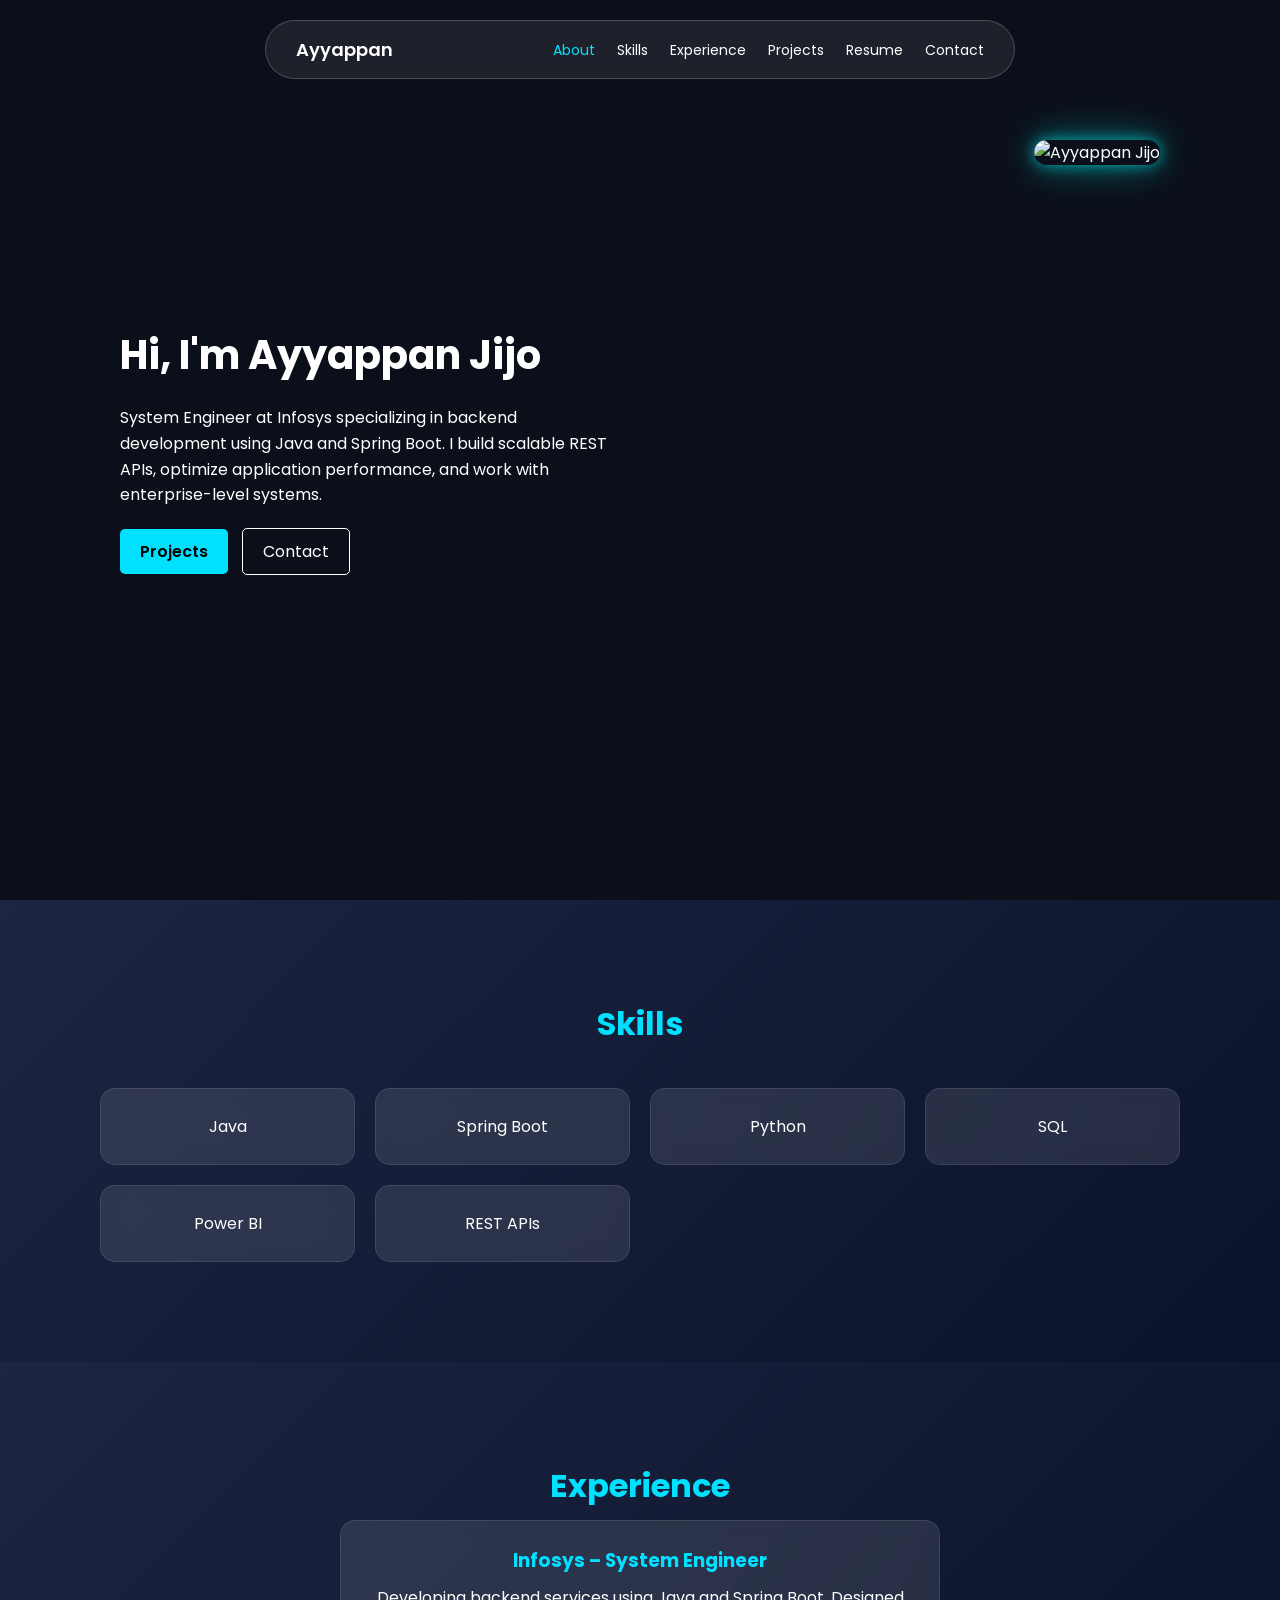
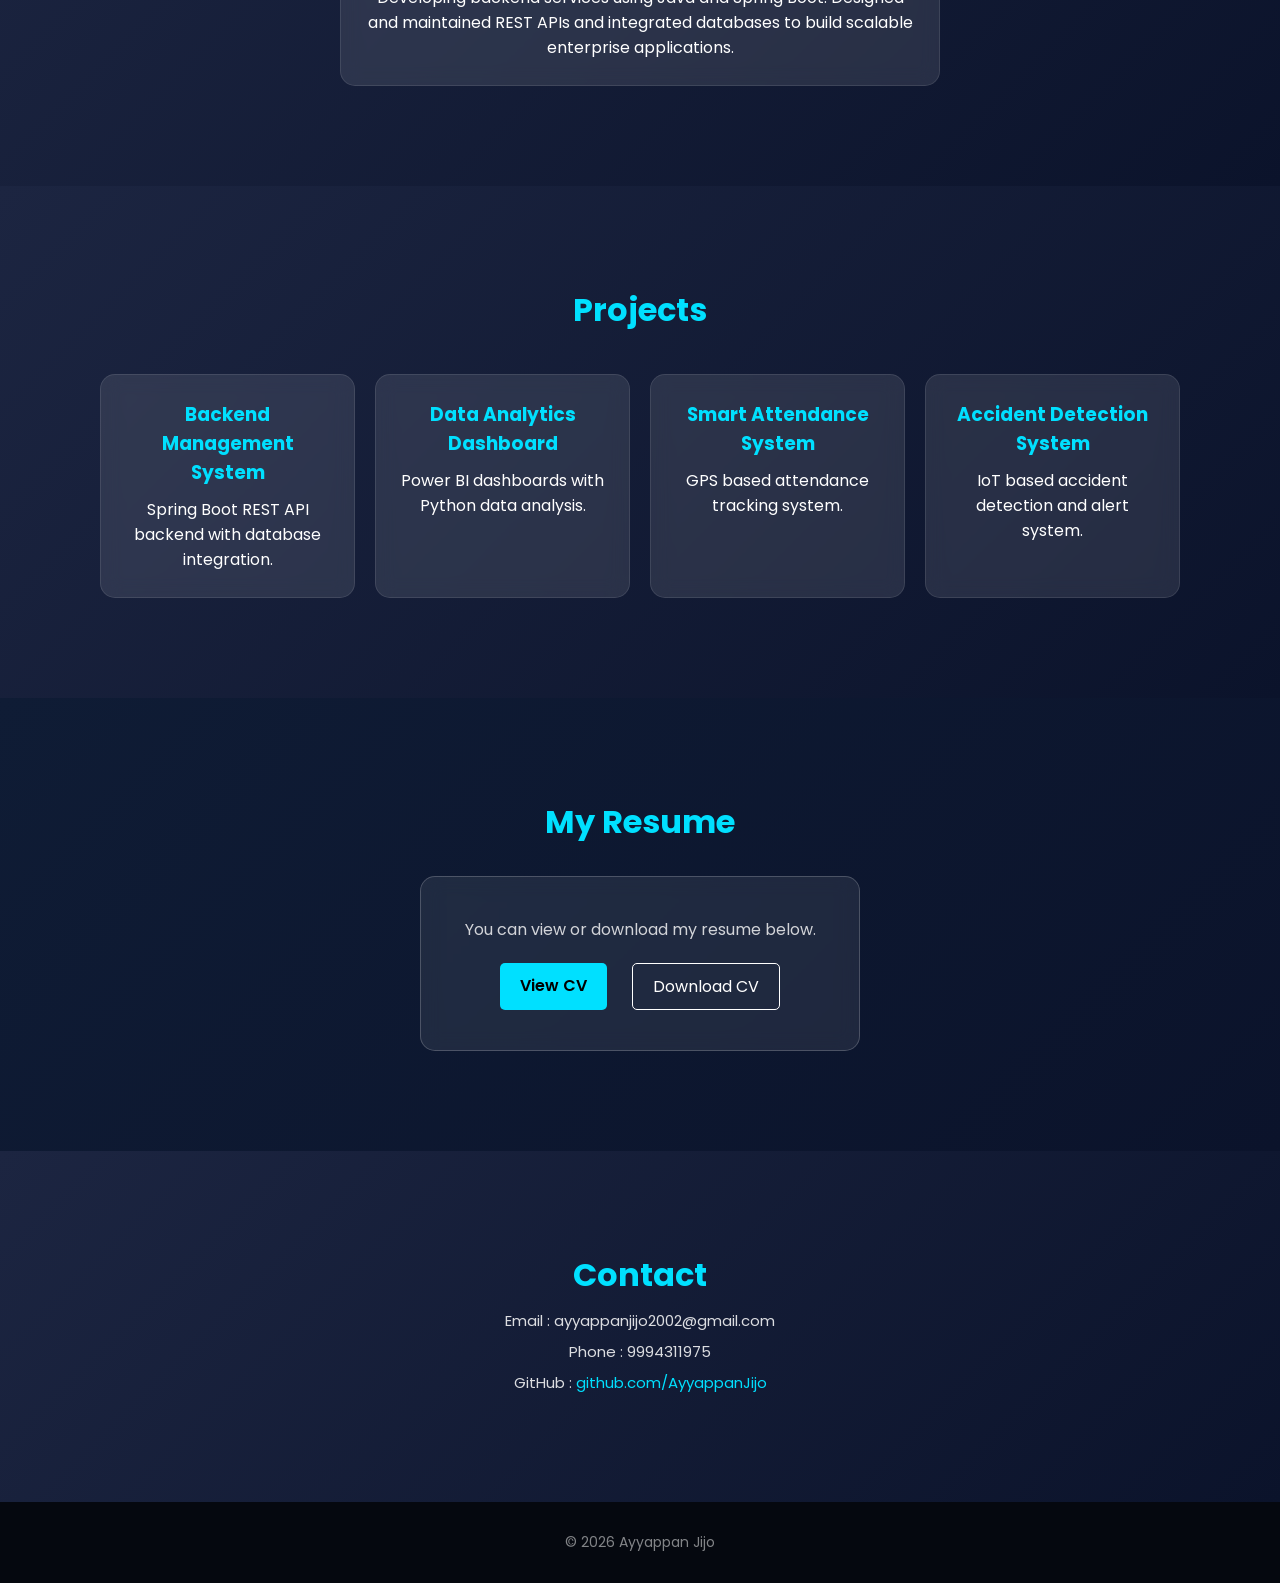
==== index.html @ 7fb2a722 "Update index.html" ====
<!DOCTYPE html>
<html lang="en">
<head>
  <meta charset="UTF-8">
  <meta name="viewport" content="width=device-width, initial-scale=1.0">
  <title>Ayyappan Jijo Portfolio</title>
  <link rel="stylesheet" href="style.css">
  <link href="https://fonts.googleapis.com/css2?family=Poppins:wght@300;400;600&display=swap" rel="stylesheet">
</head>
<body>

  <!-- NAVBAR -->
  <nav class="navbar">
    <div class="nav-container">
      <div class="logo">Ayyappan</div>
      <ul class="nav-links">
        <li><a href="#home" class="active">About</a></li>
        <li><a href="#skills">Skills</a></li>
        <li><a href="#experience">Experience</a></li>
        <li><a href="#projects">Projects</a></li>
        <li><a href="#cv">Resume</a></li>
        <li><a href="#contact">Contact</a></li>
      </ul>
    </div>
  </nav>

  <!-- HERO -->
  <section id="home" class="hero">
    <div class="hero-text">
      <h1>Hi, I'm Ayyappan Jijo</h1>
      <p>
        System Engineer at Infosys specializing in backend development using Java and Spring Boot.
        I build scalable REST APIs, optimize application performance, and work with enterprise-level systems.
      </p>
      <div class="hero-buttons">
        <a href="#projects" class="btn">Projects</a>
        <a href="#contact" class="btn-outline">Contact</a>
      </div>
    </div>

    <!-- PROFILE IMAGE RIGHT -->
    <div class="profile-container">
      <img src="Photo/Its_Me_Jijo.png" class="profile-img" alt="Ayyappan Jijo">
    </div>
  </section>

  <!-- SKILLS -->
  <section id="skills" class="section">
    <h2>Skills</h2>
    <div class="grid">
      <div class="card">Java</div>
      <div class="card">Spring Boot</div>
      <div class="card">Python</div>
      <div class="card">SQL</div>
      <div class="card">Power BI</div>
      <div class="card">REST APIs</div>
    </div>
  </section>

  <!-- EXPERIENCE -->
  <section id="experience" class="section">
    <h2>Experience</h2>
    <div class="card big">
      <h3>Infosys – System Engineer</h3>
      <p>
        Developing backend services using Java and Spring Boot.
        Designed and maintained REST APIs and integrated databases
        to build scalable enterprise applications.
      </p>
    </div>
  </section>

  <!-- PROJECTS -->
  <section id="projects" class="section">
    <h2>Projects</h2>
    <div class="grid">
      <div class="card">
        <h3>Backend Management System</h3>
        <p>Spring Boot REST API backend with database integration.</p>
      </div>
      <div class="card">
        <h3>Data Analytics Dashboard</h3>
        <p>Power BI dashboards with Python data analysis.</p>
      </div>
      <div class="card">
        <h3>Smart Attendance System</h3>
        <p>GPS based attendance tracking system.</p>
      </div>
      <div class="card">
        <h3>Accident Detection System</h3>
        <p>IoT based accident detection and alert system.</p>
      </div>
    </div>
  </section>

  <!-- CV / RESUME -->
  <section id="cv" class="section">
    <h2>My Resume</h2>
    <div class="cv-card">
      <p>You can view or download my resume below.</p>
      <div class="cv-buttons">
        <a href="Resume/Ayyappan_CV.pdf" target="_blank" class="btn">View CV</a>
        <a href="Resume/Ayyappan_CV.pdf" download class="btn-outline">Download CV</a>
      </div>
    </div>
  </section>

  <!-- CONTACT -->
  <section id="contact" class="section">
    <h2>Contact</h2>
    <p>Email : ayyappanjijo2002@gmail.com</p>
    <p>Phone : 9994311975</p>
    <p>
      GitHub :
      <a href="https://github.com/AyyappanJijo" target="_blank">
        github.com/AyyappanJijo
      </a>
    </p>
  </section>

  <footer>
    © 2026 Ayyappan Jijo
  </footer>

  <script src="bg-rotate.js"></script>

</body>
</html>
---- style.css ----
* {
  margin: 0;
  padding: 0;
  box-sizing: border-box;
  font-family: Poppins, sans-serif;
}

body {
  color: white;
  background: #0b0f19;
}


/* ── NAVBAR ── */

.navbar {
  position: fixed;
  top: 20px;
  width: 100%;
  display: flex;
  justify-content: center;
  z-index: 1000;
}

.nav-container {
  display: flex;
  align-items: center;
  justify-content: space-between;
  width: 750px;
  padding: 15px 30px;
  border-radius: 40px;
  background: rgba(255, 255, 255, 0.08);
  backdrop-filter: blur(12px);
  border: 1px solid rgba(255, 255, 255, 0.2);
}

.logo {
  font-weight: 600;
  font-size: 18px;
}

.nav-links {
  display: flex;
  list-style: none;
  gap: 22px;
}

.nav-links a {
  color: white;
  text-decoration: none;
  font-size: 14px;
  position: relative;
}

.nav-links a.active {
  color: #00e0ff;
}

.nav-links a::after {
  content: "";
  position: absolute;
  width: 0;
  height: 2px;
  background: #00e0ff;
  left: 0;
  bottom: -5px;
  transition: 0.3s;
}

.nav-links a:hover::after {
  width: 100%;
}


/* ── HERO ── */

.hero {
  height: 100vh;
  display: flex;
  align-items: center;
  padding: 120px;
  background: url("assets/Photo/Pro.jpg") center/cover no-repeat;
  position: relative;
  transition: background 1s ease-in-out;
}

.hero-text {
  max-width: 500px;
}

.hero h1 {
  font-size: 40px;
  margin-bottom: 20px;
}

.hero p {
  line-height: 1.6;
}


/* ── BUTTONS ── */

.hero-buttons {
  margin-top: 20px;
}

.btn {
  display: inline-block;
  background: #00e0ff;
  padding: 10px 20px;
  color: black;
  text-decoration: none;
  margin-right: 10px;
  border-radius: 5px;
  font-weight: 600;
  transition: 0.3s;
}

.btn:hover {
  background: #00c4e0;
  transform: translateY(-2px);
}

.btn-outline {
  display: inline-block;
  border: 1px solid white;
  padding: 10px 20px;
  color: white;
  text-decoration: none;
  border-radius: 5px;
  transition: 0.3s;
}

.btn-outline:hover {
  background: rgba(255, 255, 255, 0.1);
  transform: translateY(-2px);
}


/* ── PROFILE IMAGE ── */

.profile-container {
  position: absolute;
  right: 120px;
  top: 140px;
}

.profile-img {
  width: 230px;
  border-radius: 20px;
  box-shadow:
    0 0 15px rgba(0, 255, 255, 0.6),
    0 0 40px rgba(0, 255, 255, 0.4);
  transition: 0.4s;
}

.profile-img:hover {
  transform: scale(1.05);
  box-shadow: 0 0 30px cyan, 0 0 60px cyan;
}


/* ── SECTIONS ── */

.section {
  padding: 100px;
  text-align: center;
  background: linear-gradient(135deg, #1c2541, #0b132b);
}

.section h2 {
  font-size: 32px;
  margin-bottom: 10px;
  color: #00e0ff;
}

.grid {
  display: grid;
  grid-template-columns: repeat(auto-fit, minmax(250px, 1fr));
  gap: 20px;
  margin-top: 40px;
}

.card {
  background: rgba(255, 255, 255, 0.1);
  padding: 25px;
  border-radius: 15px;
  backdrop-filter: blur(10px);
  border: 1px solid rgba(255, 255, 255, 0.1);
  transition: 0.3s;
}

.card:hover {
  transform: translateY(-8px);
  box-shadow: 0 0 20px cyan;
}

.big {
  max-width: 600px;
  margin: auto;
}

.big h3 {
  margin-bottom: 12px;
  color: #00e0ff;
}

.card h3 {
  margin-bottom: 10px;
  color: #00e0ff;
}


/* ── CV ── */

#cv {
  background: linear-gradient(135deg, #0f1c35, #0b132b);
}

.cv-card {
  margin: 30px auto 0;
  padding: 40px 30px;
  max-width: 440px;
  background: rgba(255, 255, 255, 0.08);
  backdrop-filter: blur(10px);
  border-radius: 15px;
  border: 1px solid rgba(255, 255, 255, 0.2);
}

.cv-card p {
  color: rgba(255, 255, 255, 0.8);
  line-height: 1.6;
  margin-bottom: 10px;
}

.cv-buttons {
  margin-top: 20px;
  display: flex;
  justify-content: center;
  gap: 15px;
}


/* ── CONTACT ── */

#contact p {
  margin: 8px 0;
  font-size: 15px;
  color: rgba(255, 255, 255, 0.85);
}

#contact a {
  color: #00e0ff;
  text-decoration: none;
}

#contact a:hover {
  text-decoration: underline;
}


/* ── FOOTER ── */

footer {
  text-align: center;
  padding: 30px;
  background: #05080f;
  color: rgba(255, 255, 255, 0.5);
  font-size: 14px;
}


/* ── MOBILE ── */

@media (max-width: 768px) {
  .hero {
    flex-direction: column;
    padding: 100px 30px 60px;
    align-items: flex-start;
  }

  .profile-container {
    position: relative;
    right: 0;
    top: 30px;
    margin-top: 30px;
  }

  .section {
    padding: 60px 30px;
  }

  .nav-container {
    width: 95%;
  }

  .nav-links {
    gap: 14px;
  }
}
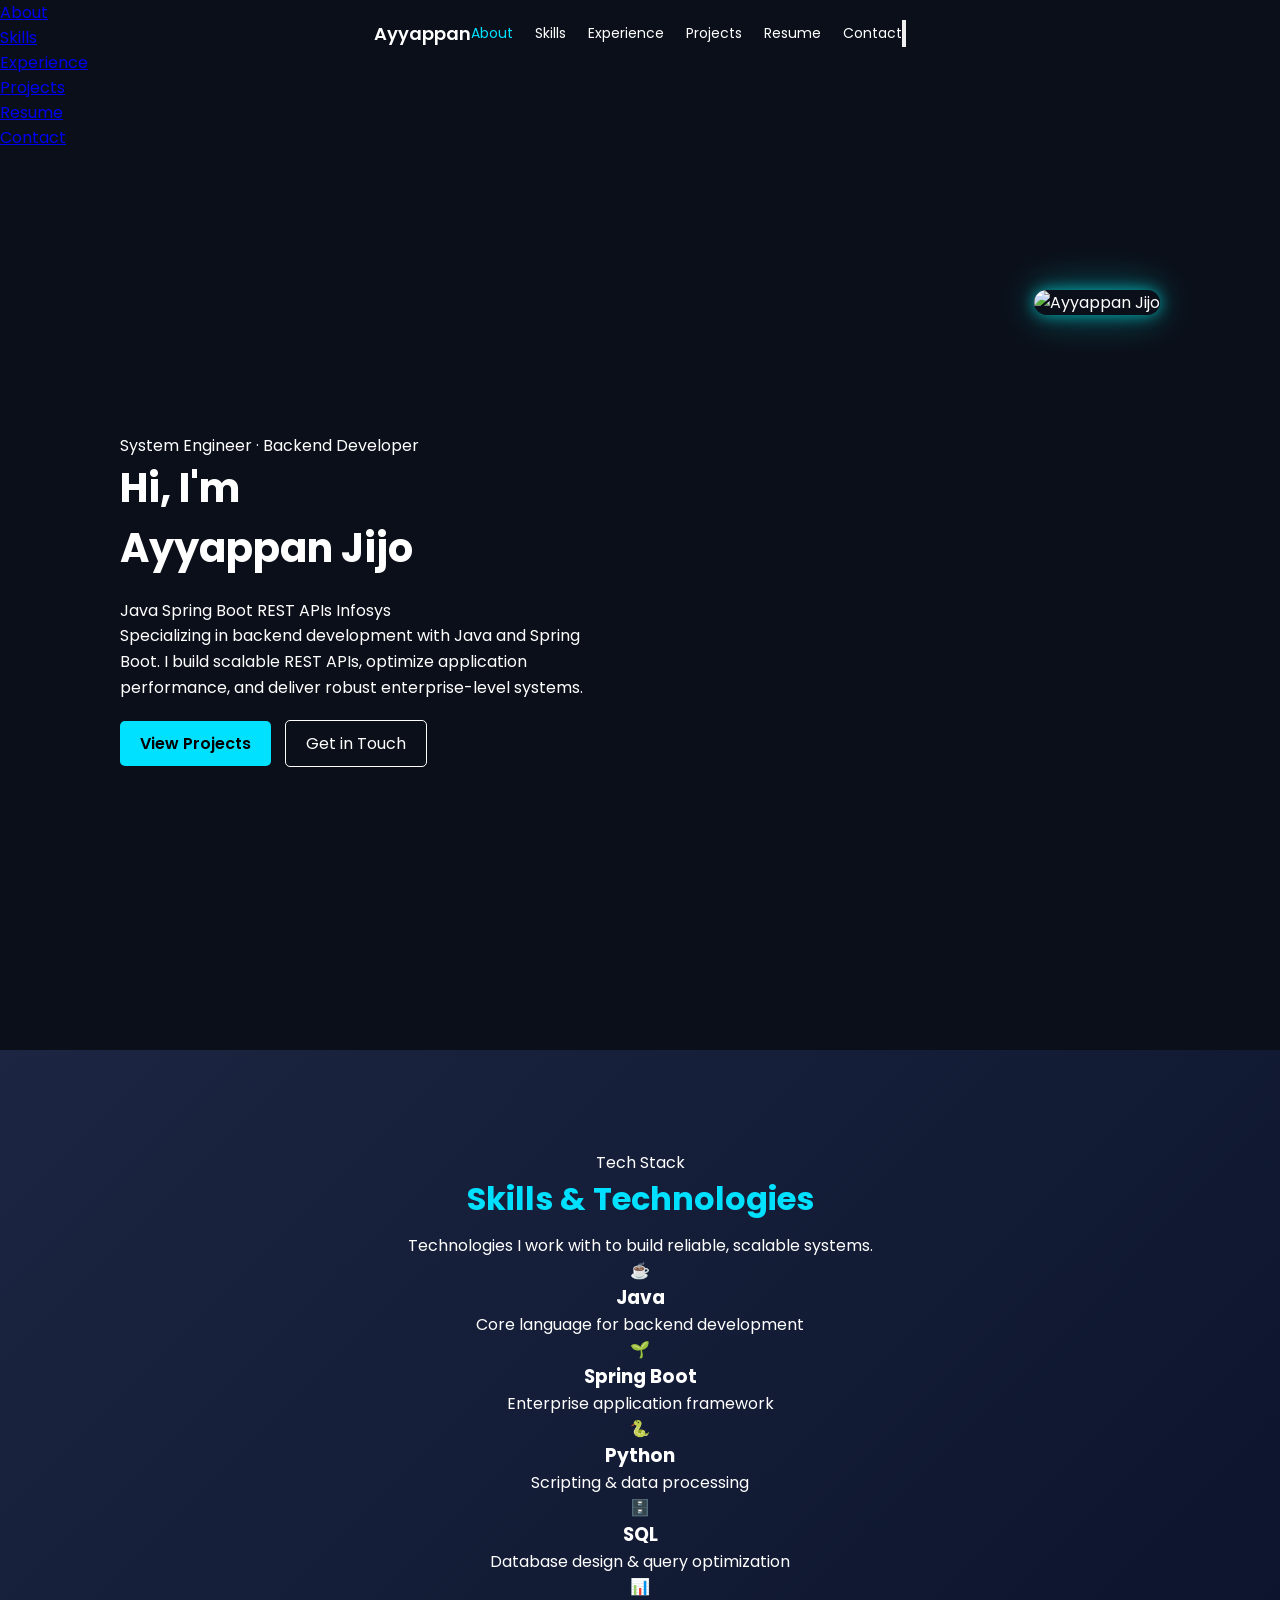
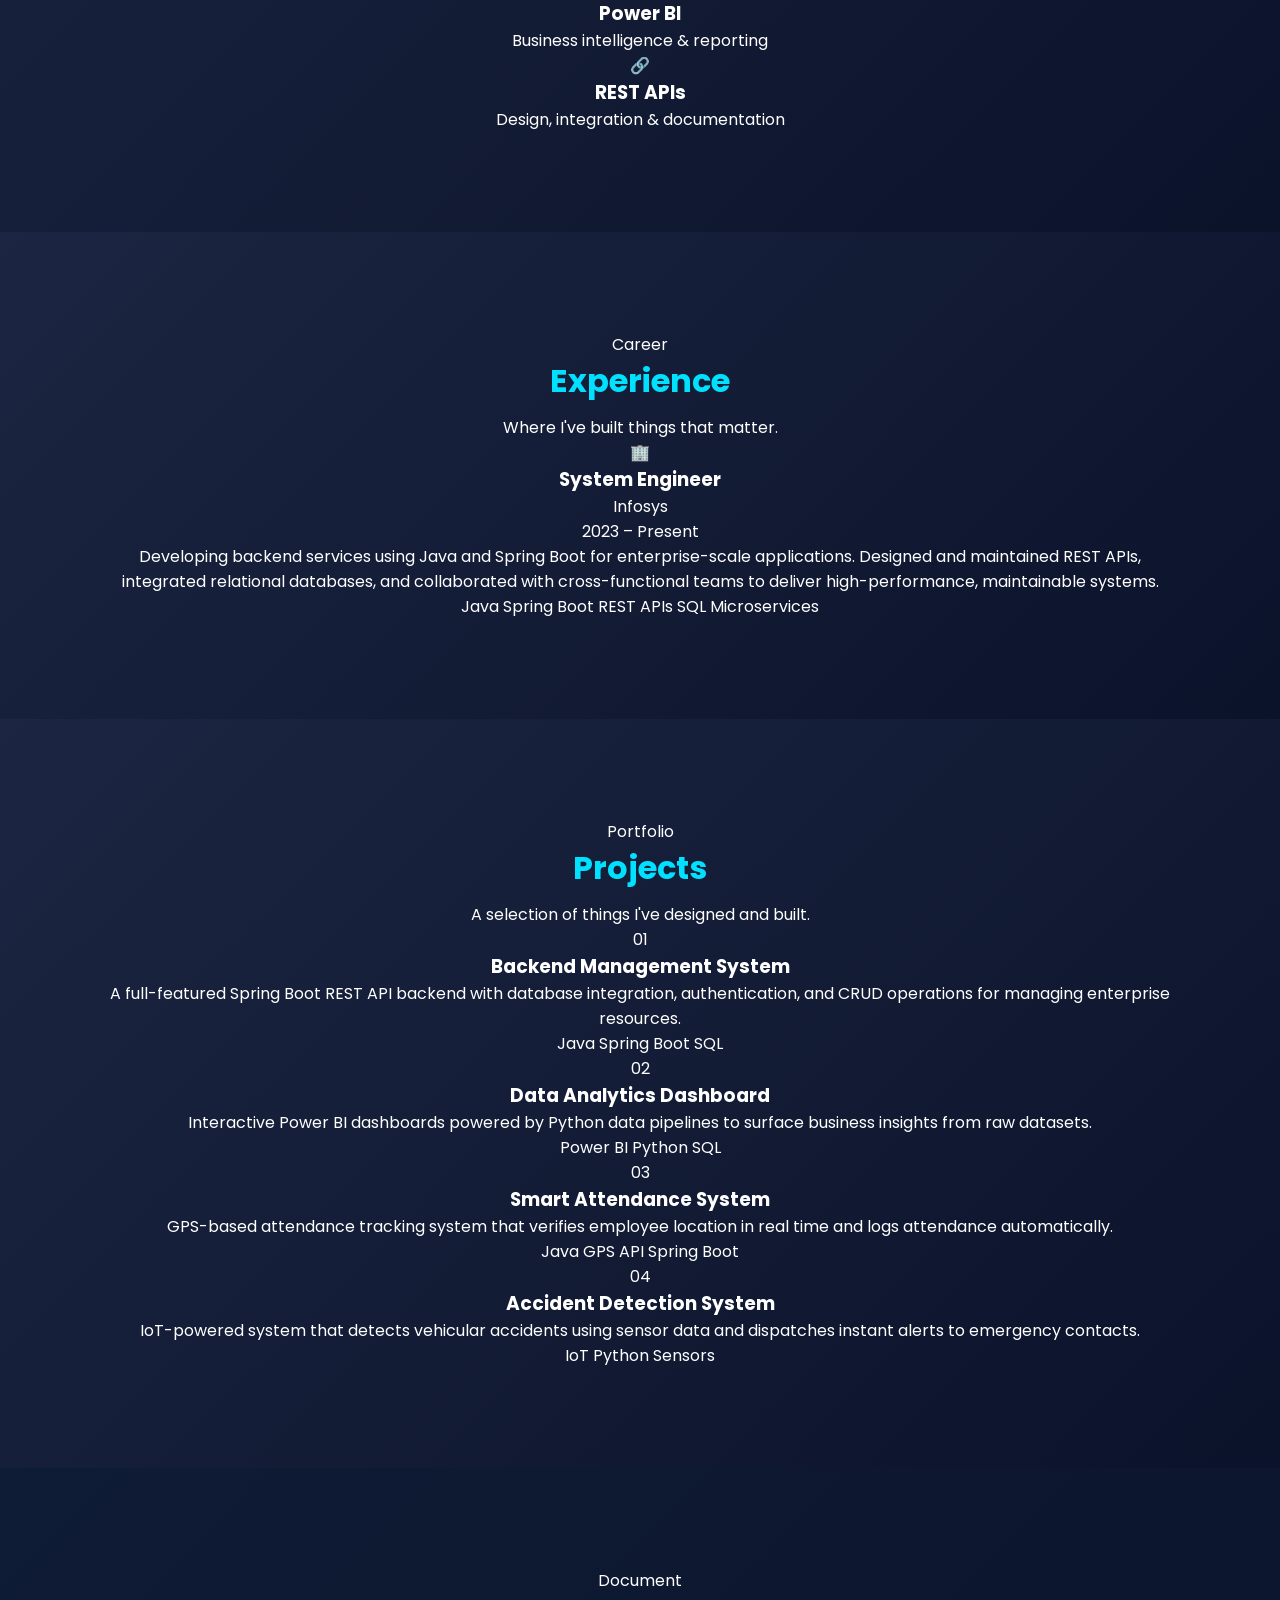
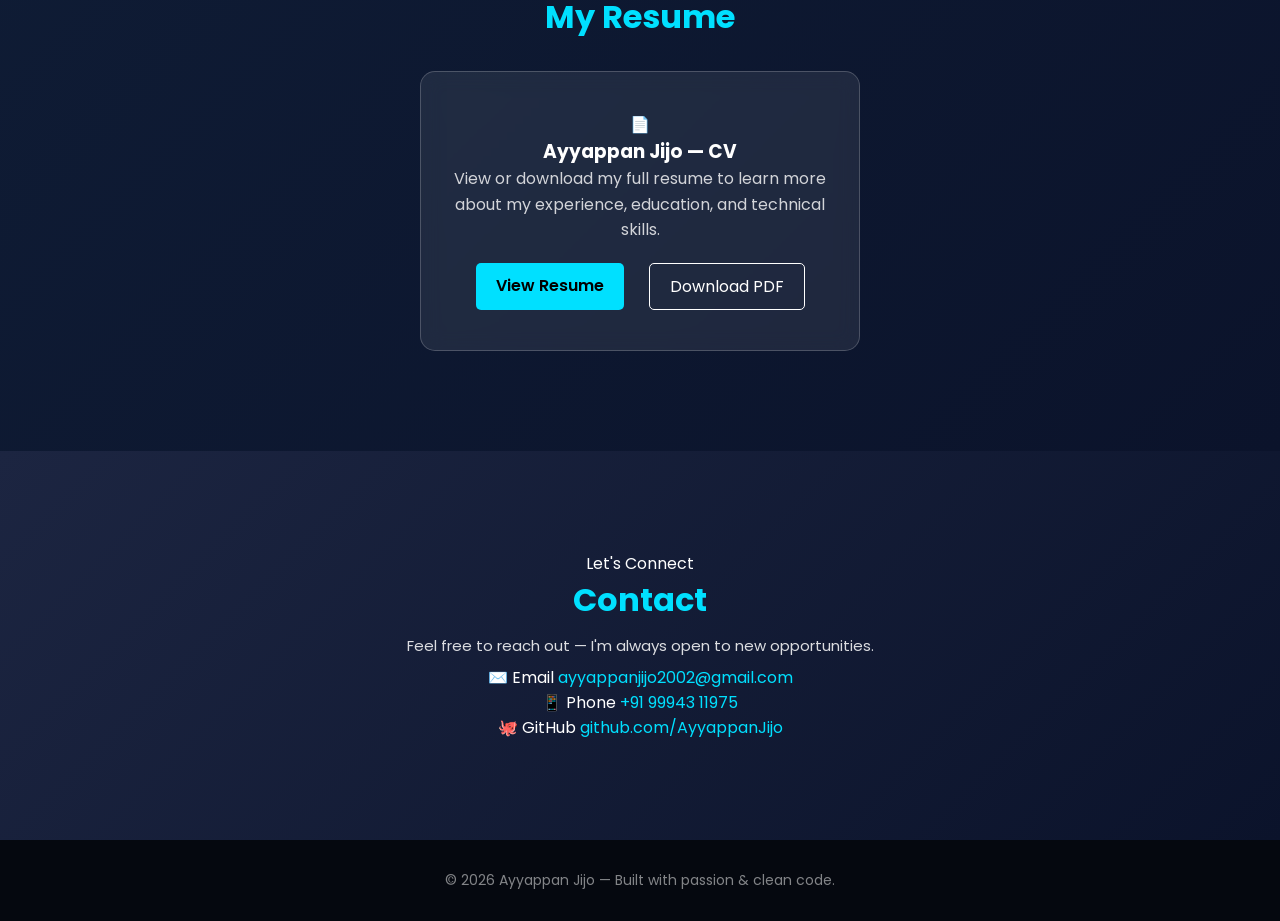
==== commit 9af8e1f3: "Revamp portfolio layout and content Updated the portfolio layout and content, enhancing the navbar, " ====
--- a/index.html
+++ b/index.html
@@ -3,126 +3,325 @@
 <head>
   <meta charset="UTF-8">
   <meta name="viewport" content="width=device-width, initial-scale=1.0">
-  <title>Ayyappan Jijo Portfolio</title>
+  <title>Ayyappan Jijo — System Engineer</title>
   <link rel="stylesheet" href="style.css">
-  <link href="https://fonts.googleapis.com/css2?family=Poppins:wght@300;400;600&display=swap" rel="stylesheet">
+  <link href="https://fonts.googleapis.com/css2?family=Poppins:wght@300;400;500;600;700&display=swap" rel="stylesheet">
 </head>
 <body>
 
-  <!-- NAVBAR -->
+  <!-- ══ NAVBAR ══ -->
   <nav class="navbar">
-    <div class="nav-container">
-      <div class="logo">Ayyappan</div>
-      <ul class="nav-links">
-        <li><a href="#home" class="active">About</a></li>
-        <li><a href="#skills">Skills</a></li>
-        <li><a href="#experience">Experience</a></li>
-        <li><a href="#projects">Projects</a></li>
-        <li><a href="#cv">Resume</a></li>
-        <li><a href="#contact">Contact</a></li>
-      </ul>
-    </div>
+    <div class="logo">Ayyappan</div>
+
+    <!-- Desktop links -->
+    <ul class="nav-links">
+      <li><a href="#home"       class="active">About</a></li>
+      <li><a href="#skills">Skills</a></li>
+      <li><a href="#experience">Experience</a></li>
+      <li><a href="#projects">Projects</a></li>
+      <li><a href="#cv">Resume</a></li>
+      <li><a href="#contact">Contact</a></li>
+    </ul>
+
+    <!-- Hamburger (mobile only) -->
+    <button class="hamburger" id="hamburger" aria-label="Toggle menu">
+      <span></span><span></span><span></span>
+    </button>
   </nav>
 
-  <!-- HERO -->
+  <!-- Mobile drawer -->
+  <div class="nav-drawer" id="nav-drawer">
+    <ul>
+      <li><a href="#home"       class="drawer-link active">About</a></li>
+      <li><a href="#skills"     class="drawer-link">Skills</a></li>
+      <li><a href="#experience" class="drawer-link">Experience</a></li>
+      <li><a href="#projects"   class="drawer-link">Projects</a></li>
+      <li><a href="#cv"         class="drawer-link">Resume</a></li>
+      <li><a href="#contact"    class="drawer-link">Contact</a></li>
+    </ul>
+  </div>
+
+
+  <!-- ══ HERO ══ -->
   <section id="home" class="hero">
     <div class="hero-text">
-      <h1>Hi, I'm Ayyappan Jijo</h1>
+      <p class="hero-eyebrow">System Engineer · Backend Developer</p>
+      <h1>Hi, I'm<br><span class="cyan-part">Ayyappan Jijo</span></h1>
+
+      <div class="hero-badges">
+        <span class="badge">Java</span>
+        <span class="badge">Spring Boot</span>
+        <span class="badge">REST APIs</span>
+        <span class="badge">Infosys</span>
+      </div>
+
       <p>
-        System Engineer at Infosys specializing in backend development using Java and Spring Boot.
-        I build scalable REST APIs, optimize application performance, and work with enterprise-level systems.
+        Specializing in backend development with Java and Spring Boot.
+        I build scalable REST APIs, optimize application performance,
+        and deliver robust enterprise-level systems.
       </p>
+
       <div class="hero-buttons">
-        <a href="#projects" class="btn">Projects</a>
-        <a href="#contact" class="btn-outline">Contact</a>
-      </div>
-    </div>
-
-    <!-- PROFILE IMAGE RIGHT -->
+        <a href="#projects" class="btn">View Projects</a>
+        <a href="#contact"  class="btn-outline">Get in Touch</a>
+      </div>
+    </div>
+
     <div class="profile-container">
-      <img src="Photo/Its_Me_Jijo.png" class="profile-img" alt="Ayyappan Jijo">
-    </div>
-  </section>
-
-  <!-- SKILLS -->
+      <img
+        src="assets/Photo/Its_Me_Jijo.png"
+        class="profile-img"
+        alt="Ayyappan Jijo"
+        onerror="this.onerror=null;this.src='https://ui-avatars.com/api/?name=Ayyappan+Jijo&size=260&background=0b132b&color=00e0ff&bold=true';"
+      >
+    </div>
+  </section>
+
+
+  <!-- ══ SKILLS ══ -->
   <section id="skills" class="section">
-    <h2>Skills</h2>
-    <div class="grid">
-      <div class="card">Java</div>
-      <div class="card">Spring Boot</div>
-      <div class="card">Python</div>
-      <div class="card">SQL</div>
-      <div class="card">Power BI</div>
-      <div class="card">REST APIs</div>
-    </div>
-  </section>
-
-  <!-- EXPERIENCE -->
+    <div class="section-divider"></div>
+    <span class="section-label reveal">Tech Stack</span>
+    <h2 class="reveal reveal-delay-1">Skills &amp; Technologies</h2>
+    <p class="section-sub reveal reveal-delay-2">Technologies I work with to build reliable, scalable systems.</p>
+
+    <div class="skills-grid">
+      <div class="skill-card reveal reveal-delay-1">
+        <div class="skill-icon">☕</div>
+        <h3>Java</h3>
+        <p>Core language for backend development</p>
+      </div>
+      <div class="skill-card reveal reveal-delay-2">
+        <div class="skill-icon">🌱</div>
+        <h3>Spring Boot</h3>
+        <p>Enterprise application framework</p>
+      </div>
+      <div class="skill-card reveal reveal-delay-3">
+        <div class="skill-icon">🐍</div>
+        <h3>Python</h3>
+        <p>Scripting &amp; data processing</p>
+      </div>
+      <div class="skill-card reveal reveal-delay-4">
+        <div class="skill-icon">🗄️</div>
+        <h3>SQL</h3>
+        <p>Database design &amp; query optimization</p>
+      </div>
+      <div class="skill-card reveal reveal-delay-1">
+        <div class="skill-icon">📊</div>
+        <h3>Power BI</h3>
+        <p>Business intelligence &amp; reporting</p>
+      </div>
+      <div class="skill-card reveal reveal-delay-2">
+        <div class="skill-icon">🔗</div>
+        <h3>REST APIs</h3>
+        <p>Design, integration &amp; documentation</p>
+      </div>
+    </div>
+  </section>
+
+
+  <!-- ══ EXPERIENCE ══ -->
   <section id="experience" class="section">
-    <h2>Experience</h2>
-    <div class="card big">
-      <h3>Infosys – System Engineer</h3>
+    <div class="section-divider"></div>
+    <span class="section-label reveal">Career</span>
+    <h2 class="reveal reveal-delay-1">Experience</h2>
+    <p class="section-sub reveal reveal-delay-2">Where I've built things that matter.</p>
+
+    <div class="exp-card reveal reveal-delay-3">
+      <div class="exp-header">
+        <div class="exp-logo">🏢</div>
+        <div class="exp-meta">
+          <h3>System Engineer</h3>
+          <p class="exp-company">Infosys</p>
+          <p class="exp-date">2023 – Present</p>
+        </div>
+      </div>
       <p>
-        Developing backend services using Java and Spring Boot.
-        Designed and maintained REST APIs and integrated databases
-        to build scalable enterprise applications.
+        Developing backend services using Java and Spring Boot for enterprise-scale applications.
+        Designed and maintained REST APIs, integrated relational databases, and collaborated
+        with cross-functional teams to deliver high-performance, maintainable systems.
       </p>
-    </div>
-  </section>
-
-  <!-- PROJECTS -->
+      <div class="exp-tags">
+        <span class="exp-tag">Java</span>
+        <span class="exp-tag">Spring Boot</span>
+        <span class="exp-tag">REST APIs</span>
+        <span class="exp-tag">SQL</span>
+        <span class="exp-tag">Microservices</span>
+      </div>
+    </div>
+  </section>
+
+
+  <!-- ══ PROJECTS ══ -->
   <section id="projects" class="section">
-    <h2>Projects</h2>
-    <div class="grid">
-      <div class="card">
+    <div class="section-divider"></div>
+    <span class="section-label reveal">Portfolio</span>
+    <h2 class="reveal reveal-delay-1">Projects</h2>
+    <p class="section-sub reveal reveal-delay-2">A selection of things I've designed and built.</p>
+
+    <div class="projects-grid">
+      <div class="project-card reveal reveal-delay-1">
+        <span class="project-num">01</span>
         <h3>Backend Management System</h3>
-        <p>Spring Boot REST API backend with database integration.</p>
-      </div>
-      <div class="card">
+        <p>A full-featured Spring Boot REST API backend with database integration, authentication, and CRUD operations for managing enterprise resources.</p>
+        <div class="project-stack">
+          <span class="stack-tag">Java</span>
+          <span class="stack-tag">Spring Boot</span>
+          <span class="stack-tag">SQL</span>
+        </div>
+      </div>
+
+      <div class="project-card reveal reveal-delay-2">
+        <span class="project-num">02</span>
         <h3>Data Analytics Dashboard</h3>
-        <p>Power BI dashboards with Python data analysis.</p>
-      </div>
-      <div class="card">
+        <p>Interactive Power BI dashboards powered by Python data pipelines to surface business insights from raw datasets.</p>
+        <div class="project-stack">
+          <span class="stack-tag">Power BI</span>
+          <span class="stack-tag">Python</span>
+          <span class="stack-tag">SQL</span>
+        </div>
+      </div>
+
+      <div class="project-card reveal reveal-delay-3">
+        <span class="project-num">03</span>
         <h3>Smart Attendance System</h3>
-        <p>GPS based attendance tracking system.</p>
-      </div>
-      <div class="card">
+        <p>GPS-based attendance tracking system that verifies employee location in real time and logs attendance automatically.</p>
+        <div class="project-stack">
+          <span class="stack-tag">Java</span>
+          <span class="stack-tag">GPS API</span>
+          <span class="stack-tag">Spring Boot</span>
+        </div>
+      </div>
+
+      <div class="project-card reveal reveal-delay-4">
+        <span class="project-num">04</span>
         <h3>Accident Detection System</h3>
-        <p>IoT based accident detection and alert system.</p>
-      </div>
-    </div>
-  </section>
-
-  <!-- CV / RESUME -->
+        <p>IoT-powered system that detects vehicular accidents using sensor data and dispatches instant alerts to emergency contacts.</p>
+        <div class="project-stack">
+          <span class="stack-tag">IoT</span>
+          <span class="stack-tag">Python</span>
+          <span class="stack-tag">Sensors</span>
+        </div>
+      </div>
+    </div>
+  </section>
+
+
+  <!-- ══ RESUME ══ -->
   <section id="cv" class="section">
-    <h2>My Resume</h2>
-    <div class="cv-card">
-      <p>You can view or download my resume below.</p>
+    <div class="section-divider"></div>
+    <span class="section-label reveal">Document</span>
+    <h2 class="reveal reveal-delay-1">My Resume</h2>
+
+    <div class="cv-card reveal reveal-delay-2">
+      <div class="cv-icon">📄</div>
+      <h3>Ayyappan Jijo — CV</h3>
+      <p>View or download my full resume to learn more about my experience, education, and technical skills.</p>
       <div class="cv-buttons">
-        <a href="Resume/Ayyappan_CV.pdf" target="_blank" class="btn">View CV</a>
-        <a href="Resume/Ayyappan_CV.pdf" download class="btn-outline">Download CV</a>
-      </div>
-    </div>
-  </section>
-
-  <!-- CONTACT -->
+        <a href="assets/Resume/Ayyappan_CV.pdf" target="_blank" rel="noopener noreferrer" class="btn">View Resume</a>
+        <a href="assets/Resume/Ayyappan_CV.pdf" download="Ayyappan_Jijo_CV.pdf" class="btn-outline">Download PDF</a>
+      </div>
+    </div>
+  </section>
+
+
+  <!-- ══ CONTACT ══ -->
   <section id="contact" class="section">
-    <h2>Contact</h2>
-    <p>Email : ayyappanjijo2002@gmail.com</p>
-    <p>Phone : 9994311975</p>
-    <p>
-      GitHub :
-      <a href="https://github.com/AyyappanJijo" target="_blank">
-        github.com/AyyappanJijo
-      </a>
-    </p>
-  </section>
-
+    <div class="section-divider"></div>
+    <span class="section-label reveal">Let's Connect</span>
+    <h2 class="reveal reveal-delay-1">Contact</h2>
+    <p class="section-sub reveal reveal-delay-2">Feel free to reach out — I'm always open to new opportunities.</p>
+
+    <div class="contact-grid">
+      <div class="contact-item reveal reveal-delay-1">
+        <span class="contact-icon">✉️</span>
+        <span class="contact-label">Email</span>
+        <a href="mailto:ayyappanjijo2002@gmail.com">ayyappanjijo2002@gmail.com</a>
+      </div>
+
+      <div class="contact-item reveal reveal-delay-2">
+        <span class="contact-icon">📱</span>
+        <span class="contact-label">Phone</span>
+        <a href="tel:+919994311975">+91 99943 11975</a>
+      </div>
+
+      <div class="contact-item reveal reveal-delay-3">
+        <span class="contact-icon">🐙</span>
+        <span class="contact-label">GitHub</span>
+        <a href="https://github.com/AyyappanJijo" target="_blank" rel="noopener noreferrer">github.com/AyyappanJijo</a>
+      </div>
+    </div>
+  </section>
+
+
+  <!-- ══ FOOTER ══ -->
   <footer>
-    © 2026 Ayyappan Jijo
+    © 2026 <span>Ayyappan Jijo</span> — Built with passion &amp; clean code.
   </footer>
 
+
+  <!-- ══ SCRIPTS ══ -->
   <script src="bg-rotate.js"></script>
+  <script>
+    /* ─────────────────────────────────────────
+       1. SCROLL REVEAL
+       Adds .js-ready to body FIRST (enables CSS animation),
+       then immediately checks which elements are already
+       in view — so nothing stays hidden on page load.
+    ───────────────────────────────────────── */
+    const reveals = document.querySelectorAll('.reveal');
+
+    // Enable animation mode
+    document.body.classList.add('js-ready');
+
+    const revealObserver = new IntersectionObserver((entries) => {
+      entries.forEach(entry => {
+        if (entry.isIntersecting) {
+          entry.target.classList.add('visible');
+          revealObserver.unobserve(entry.target);
+        }
+      });
+    }, { threshold: 0.10, rootMargin: '0px 0px -40px 0px' });
+
+    reveals.forEach(el => revealObserver.observe(el));
+
+
+    /* ─────────────────────────────────────────
+       2. HAMBURGER MENU
+    ───────────────────────────────────────── */
+    const hamburger = document.getElementById('hamburger');
+    const drawer    = document.getElementById('nav-drawer');
+
+    hamburger.addEventListener('click', () => {
+      hamburger.classList.toggle('open');
+      drawer.classList.toggle('open');
+    });
+
+    document.querySelectorAll('.drawer-link').forEach(link => {
+      link.addEventListener('click', () => {
+        hamburger.classList.remove('open');
+        drawer.classList.remove('open');
+      });
+    });
+
+
+    /* ─────────────────────────────────────────
+       3. SCROLL SPY — highlights active nav link
+    ───────────────────────────────────────── */
+    const sections = document.querySelectorAll('section[id]');
+    const allLinks = document.querySelectorAll('.nav-links a, .drawer-link');
+
+    window.addEventListener('scroll', () => {
+      let current = '';
+      sections.forEach(sec => {
+        if (window.scrollY >= sec.offsetTop - 160) current = sec.id;
+      });
+      allLinks.forEach(link => {
+        link.classList.remove('active');
+        if (link.getAttribute('href') === '#' + current) link.classList.add('active');
+      });
+    }, { passive: true });
+  </script>
 
 </body>
 </html>
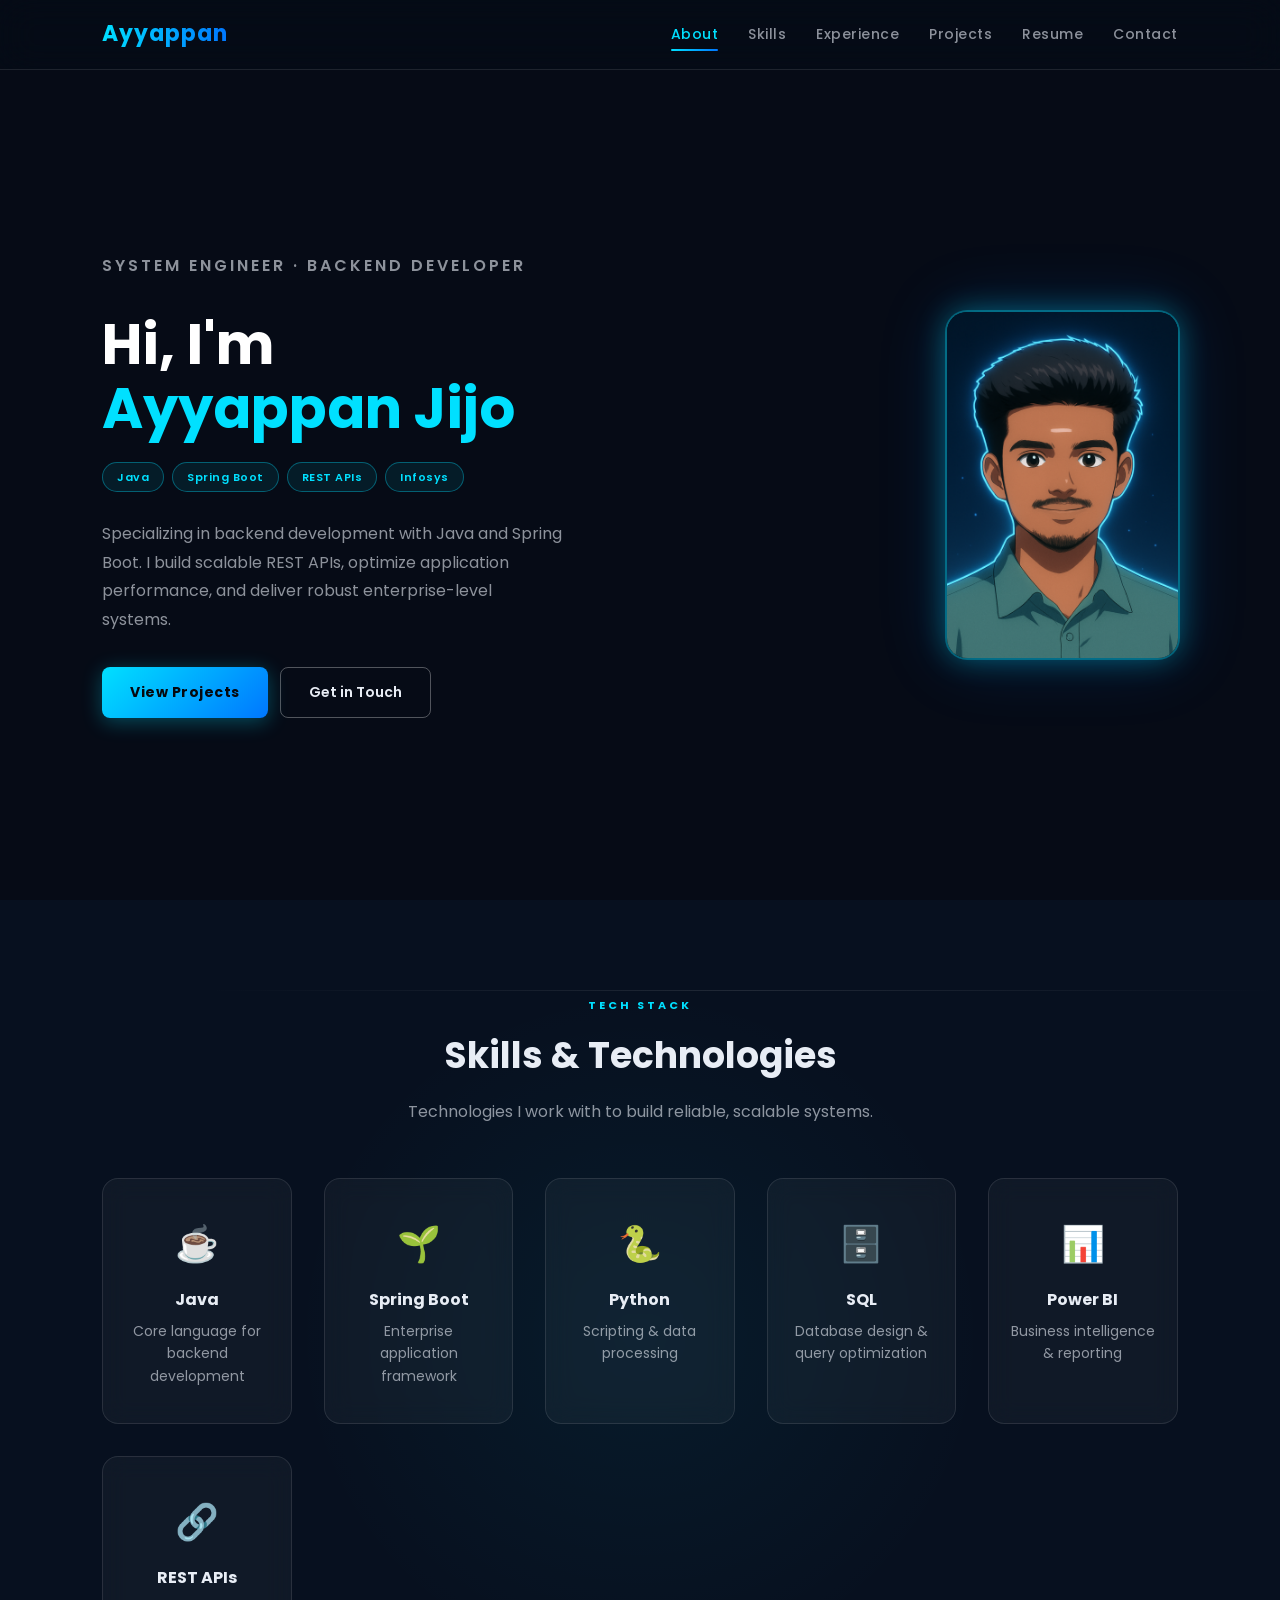
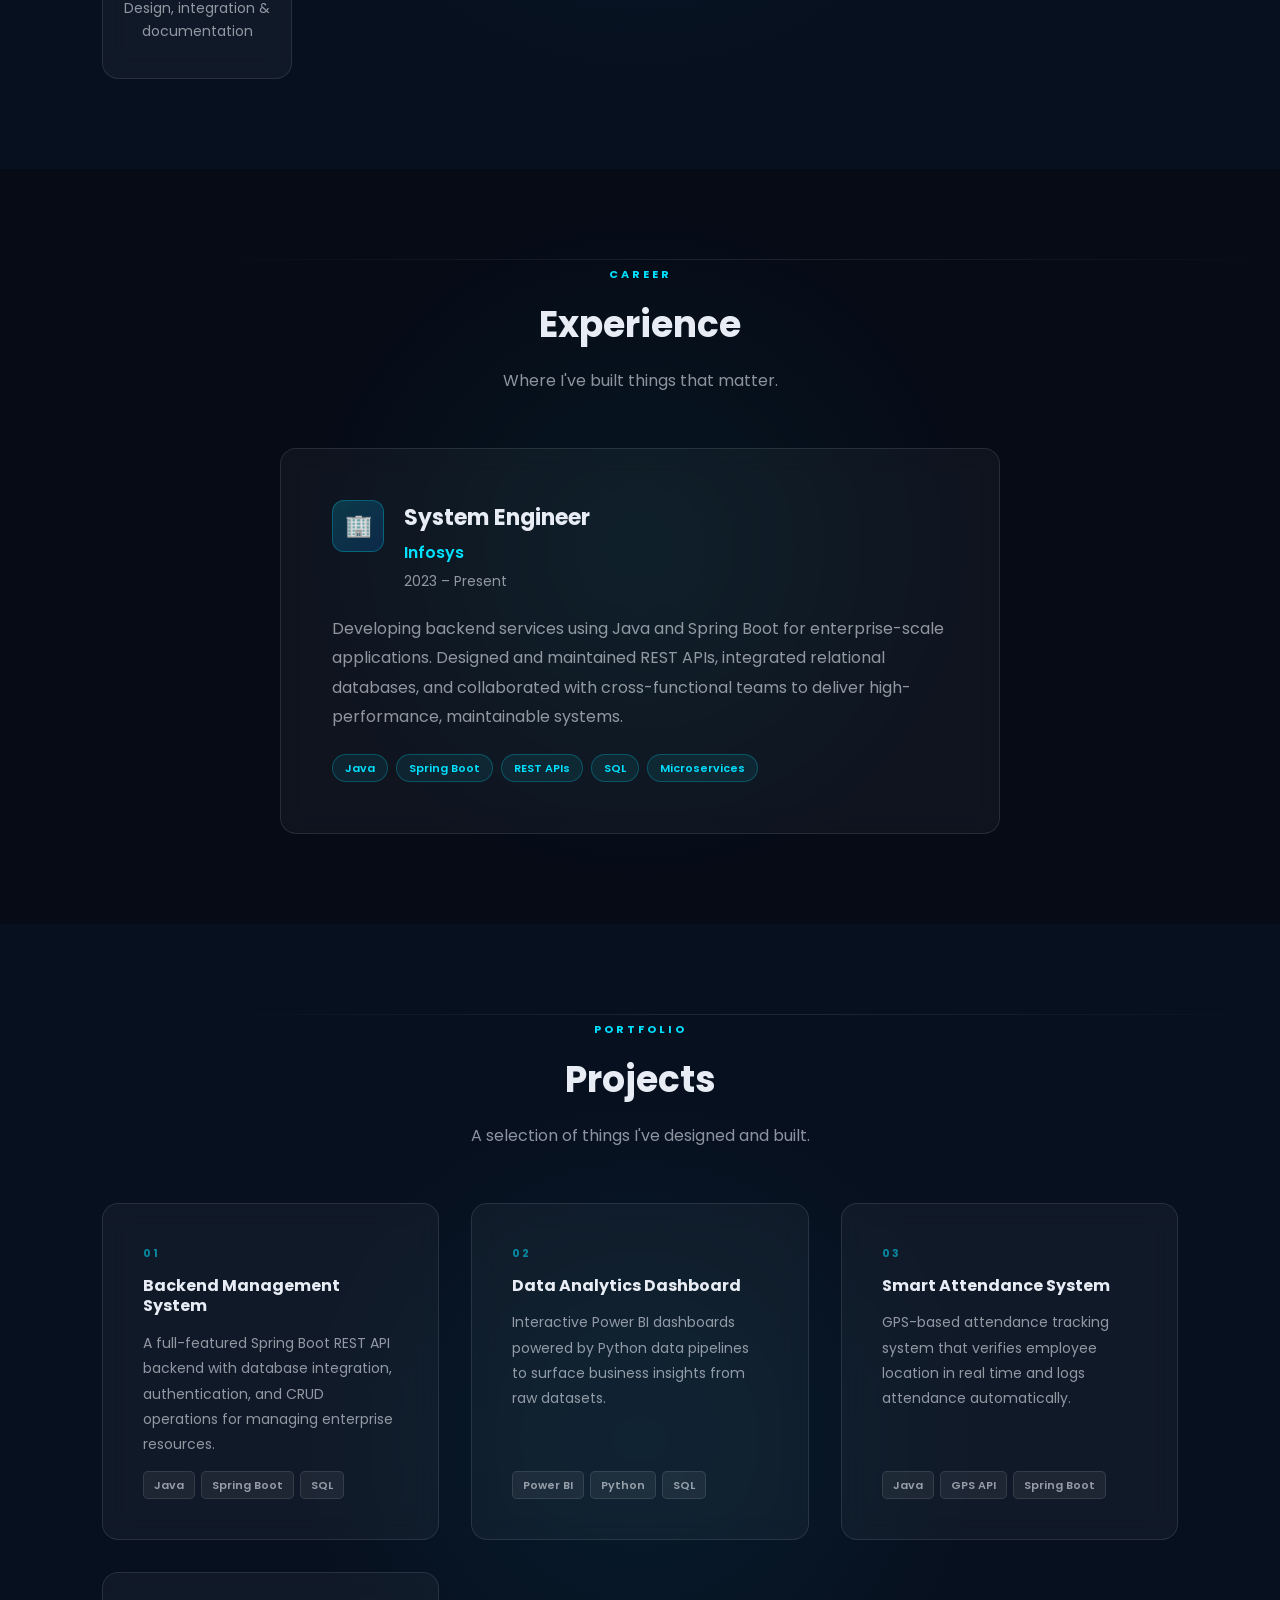
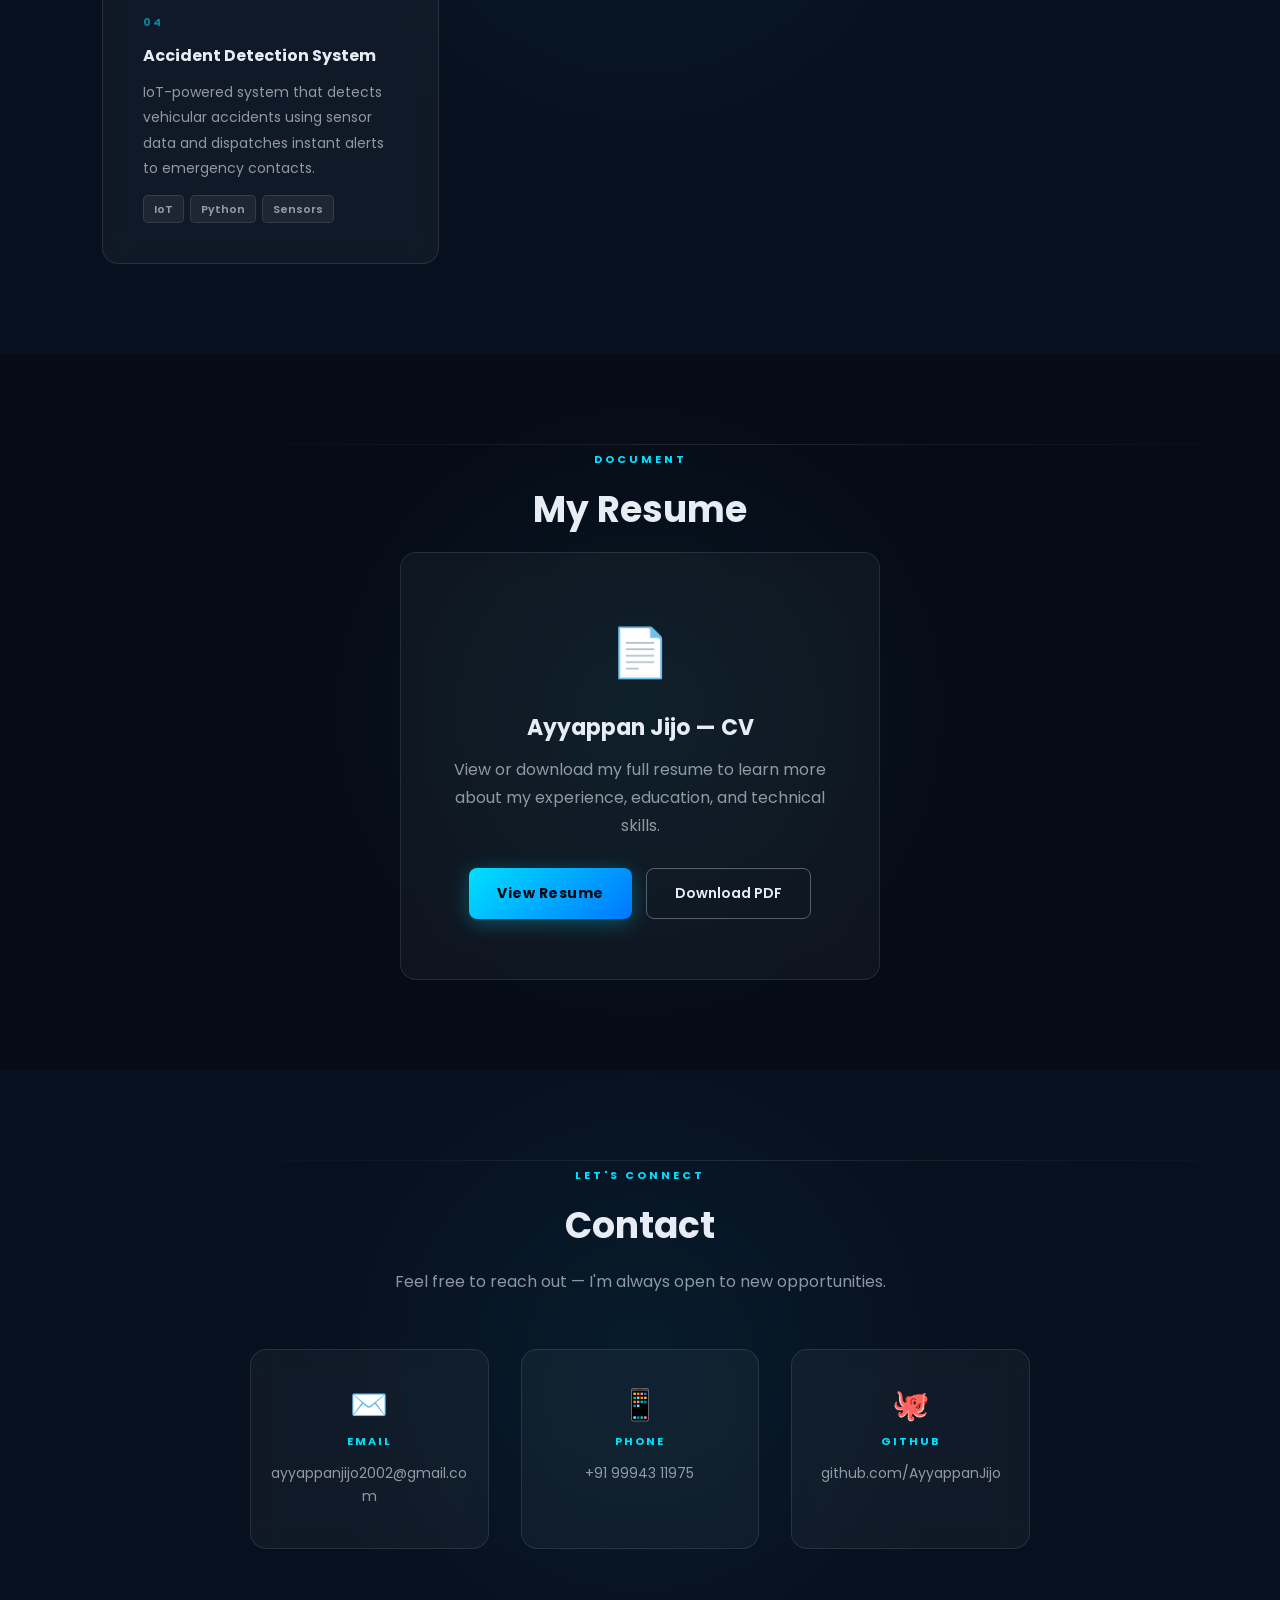
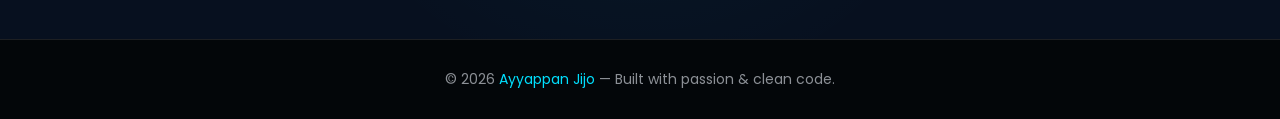
==== commit 9f1b83a0: "Fix HTML encoding issues in index.html" ====
--- a/index.html
+++ b/index.html
@@ -69,7 +69,7 @@
 
     <div class="profile-container">
       <img
-        src="assets/Photo/Its_Me_Jijo.png"
+        src="Photo/Its_Me_Jijo.png"
         class="profile-img"
         alt="Ayyappan Jijo"
         onerror="this.onerror=null;this.src='https://ui-avatars.com/api/?name=Ayyappan+Jijo&size=260&background=0b132b&color=00e0ff&bold=true';"
@@ -218,8 +218,8 @@
       <h3>Ayyappan Jijo — CV</h3>
       <p>View or download my full resume to learn more about my experience, education, and technical skills.</p>
       <div class="cv-buttons">
-        <a href="assets/Resume/Ayyappan_CV.pdf" target="_blank" rel="noopener noreferrer" class="btn">View Resume</a>
-        <a href="assets/Resume/Ayyappan_CV.pdf" download="Ayyappan_Jijo_CV.pdf" class="btn-outline">Download PDF</a>
+        <a href="Resume/Ayyappan_CV.pdf" target="_blank" rel="noopener noreferrer" class="btn">View Resume</a>
+        <a href="Resume/Ayyappan_CV.pdf" download="Ayyappan_Jijo_CV.pdf" class="btn-outline">Download PDF</a>
       </div>
     </div>
   </section>
--- a/style.css
+++ b/style.css
@@ -1,300 +1,739 @@
-* {
-  margin: 0;
-  padding: 0;
-  box-sizing: border-box;
-  font-family: Poppins, sans-serif;
-}
-
+/* ============================================================
+   AYYAPPAN JIJO — PORTFOLIO  |  style.css
+   Responsive: Mobile → Tablet → Laptop → Desktop → TV
+   ============================================================ */
+
+/* ── DESIGN TOKENS ── */
+:root {
+  --accent:    #00e0ff;
+  --accent-2:  #0077ff;
+  --bg-deep:   #060b16;
+  --bg-card:   rgba(255,255,255,0.055);
+  --border:    rgba(255,255,255,0.10);
+  --text:      #e8edf5;
+  --muted:     rgba(232,237,245,0.60);
+  --radius:    16px;
+  --nav-h:     70px;
+
+  --fs-xs:   clamp(12px, 1.2vw, 14px);
+  --fs-sm:   clamp(14px, 1.4vw, 16px);
+  --fs-base: clamp(15px, 1.6vw, 17px);
+  --fs-md:   clamp(18px, 2vw,   22px);
+  --fs-lg:   clamp(26px, 3vw,   36px);
+  --fs-xl:   clamp(32px, 4.5vw, 56px);
+
+  --gap:        clamp(16px, 3vw, 32px);
+  --section-px: clamp(24px, 8vw, 140px);
+  --section-py: clamp(80px, 10vh, 130px);
+}
+
+/* ── RESET ── */
+*, *::before, *::after { margin: 0; padding: 0; box-sizing: border-box; }
+html { scroll-behavior: smooth; font-size: 16px; }
 body {
-  color: white;
-  background: #0b0f19;
-}
-
-
-/* ── NAVBAR ── */
-
+  font-family: 'Poppins', sans-serif;
+  background: var(--bg-deep);
+  color: var(--text);
+  line-height: 1.65;
+  overflow-x: hidden;
+}
+img { max-width: 100%; display: block; }
+a   { text-decoration: none; color: inherit; }
+
+
+/* ══════════════════════════════════════════
+   NAVBAR
+══════════════════════════════════════════ */
 .navbar {
   position: fixed;
-  top: 20px;
-  width: 100%;
-  display: flex;
-  justify-content: center;
-  z-index: 1000;
-}
-
-.nav-container {
+  top: 0; left: 0; right: 0;
+  z-index: 9000;
+  padding: 0 var(--section-px);
+  height: var(--nav-h);
   display: flex;
   align-items: center;
   justify-content: space-between;
-  width: 750px;
-  padding: 15px 30px;
-  border-radius: 40px;
-  background: rgba(255, 255, 255, 0.08);
-  backdrop-filter: blur(12px);
-  border: 1px solid rgba(255, 255, 255, 0.2);
+  background: rgba(6,11,22,0.82);
+  -webkit-backdrop-filter: blur(18px);
+  backdrop-filter: blur(18px);
+  border-bottom: 1px solid var(--border);
 }
 
 .logo {
-  font-weight: 600;
-  font-size: 18px;
+  font-size: var(--fs-md);
+  font-weight: 700;
+  letter-spacing: 1px;
+  background: linear-gradient(90deg, var(--accent), var(--accent-2));
+  -webkit-background-clip: text;
+  -webkit-text-fill-color: transparent;
+  background-clip: text;
+  flex-shrink: 0;
 }
 
 .nav-links {
   display: flex;
   list-style: none;
-  gap: 22px;
+  gap: clamp(14px, 2.5vw, 30px);
+  align-items: center;
 }
 
 .nav-links a {
-  color: white;
-  text-decoration: none;
-  font-size: 14px;
+  font-size: var(--fs-xs);
+  font-weight: 500;
+  color: var(--muted);
+  letter-spacing: 0.5px;
+  padding: 4px 0;
   position: relative;
-}
-
-.nav-links a.active {
-  color: #00e0ff;
+  transition: color 0.3s;
 }
 
 .nav-links a::after {
-  content: "";
+  content: '';
   position: absolute;
-  width: 0;
+  bottom: -3px; left: 0;
+  width: 0; height: 2px;
+  background: linear-gradient(90deg, var(--accent), var(--accent-2));
+  border-radius: 2px;
+  transition: width 0.3s ease;
+}
+
+.nav-links a:hover,
+.nav-links a.active { color: var(--accent); }
+
+.nav-links a:hover::after,
+.nav-links a.active::after { width: 100%; }
+
+/* Hamburger */
+.hamburger {
+  display: none;
+  flex-direction: column;
+  justify-content: center;
+  gap: 5px;
+  width: 32px; height: 32px;
+  cursor: pointer;
+  background: none; border: none;
+  padding: 4px;
+}
+
+.hamburger span {
+  display: block;
   height: 2px;
-  background: #00e0ff;
-  left: 0;
-  bottom: -5px;
-  transition: 0.3s;
-}
-
-.nav-links a:hover::after {
+  background: var(--text);
+  border-radius: 2px;
+  transition: transform 0.3s, opacity 0.3s;
   width: 100%;
 }
 
-
-/* ── HERO ── */
-
+.hamburger.open span:nth-child(1) { transform: translateY(7px) rotate(45deg); }
+.hamburger.open span:nth-child(2) { opacity: 0; }
+.hamburger.open span:nth-child(3) { transform: translateY(-7px) rotate(-45deg); }
+
+/* Mobile drawer */
+.nav-drawer {
+  display: none;
+  position: fixed;
+  top: var(--nav-h);
+  left: 0; right: 0;
+  background: rgba(6,11,22,0.97);
+  backdrop-filter: blur(20px);
+  border-bottom: 1px solid var(--border);
+  z-index: 8999;
+  padding: 24px var(--section-px) 32px;
+  transform: translateY(-10px);
+  opacity: 0;
+  pointer-events: none;
+  transition: transform 0.3s ease, opacity 0.3s ease;
+}
+
+.nav-drawer.open {
+  transform: translateY(0);
+  opacity: 1;
+  pointer-events: all;
+}
+
+.nav-drawer ul { list-style: none; display: flex; flex-direction: column; gap: 20px; }
+
+.nav-drawer a {
+  font-size: var(--fs-base);
+  font-weight: 500;
+  color: var(--muted);
+  transition: color 0.2s;
+}
+
+.nav-drawer a:hover,
+.nav-drawer a.active { color: var(--accent); }
+
+
+/* ══════════════════════════════════════════
+   HERO
+══════════════════════════════════════════ */
 .hero {
-  height: 100vh;
+  min-height: 100svh;
+  padding-top: var(--nav-h);
   display: flex;
   align-items: center;
-  padding: 120px;
+  justify-content: space-between;
+  gap: var(--gap);
+  padding-left: var(--section-px);
+  padding-right: var(--section-px);
+  position: relative;
+  overflow: hidden;
   background: url("assets/Photo/Pro.jpg") center/cover no-repeat;
+  transition: opacity 0.5s ease;
+}
+
+.hero::after {
+  content: '';
+  position: absolute;
+  inset: 0;
+  background: linear-gradient(
+    120deg,
+    rgba(6,11,22,0.90) 0%,
+    rgba(6,11,22,0.65) 50%,
+    rgba(6,11,22,0.25) 100%
+  );
+  pointer-events: none;
+}
+
+.hero-text {
   position: relative;
-  transition: background 1s ease-in-out;
-}
-
-.hero-text {
-  max-width: 500px;
+  z-index: 2;
+  max-width: clamp(280px, 55%, 560px);
+}
+
+.hero-eyebrow {
+  font-size: var(--fs-xs);
+  font-weight: 600;
+  letter-spacing: 3px;
+  text-transform: uppercase;
+  color: var(--accent);
+  margin-bottom: 14px;
 }
 
 .hero h1 {
-  font-size: 40px;
+  font-size: var(--fs-xl);
+  font-weight: 700;
+  line-height: 1.15;
   margin-bottom: 20px;
-}
+  color: #ffffff;
+}
+
+.hero h1 .cyan-part { color: var(--accent); }
 
 .hero p {
-  line-height: 1.6;
-}
-
-
-/* ── BUTTONS ── */
-
-.hero-buttons {
-  margin-top: 20px;
-}
-
-.btn {
-  display: inline-block;
-  background: #00e0ff;
-  padding: 10px 20px;
-  color: black;
-  text-decoration: none;
-  margin-right: 10px;
-  border-radius: 5px;
+  font-size: var(--fs-sm);
+  color: var(--muted);
+  max-width: 460px;
+  margin-bottom: 32px;
+  line-height: 1.80;
+}
+
+.hero-badges { display: flex; flex-wrap: wrap; gap: 8px; margin-bottom: 28px; }
+
+.badge {
+  font-size: 11px;
   font-weight: 600;
-  transition: 0.3s;
-}
-
-.btn:hover {
-  background: #00c4e0;
-  transform: translateY(-2px);
-}
-
-.btn-outline {
-  display: inline-block;
-  border: 1px solid white;
-  padding: 10px 20px;
-  color: white;
-  text-decoration: none;
-  border-radius: 5px;
-  transition: 0.3s;
-}
-
-.btn-outline:hover {
-  background: rgba(255, 255, 255, 0.1);
-  transform: translateY(-2px);
-}
-
-
-/* ── PROFILE IMAGE ── */
-
-.profile-container {
-  position: absolute;
-  right: 120px;
-  top: 140px;
-}
+  letter-spacing: 0.5px;
+  padding: 5px 14px;
+  border-radius: 99px;
+  border: 1px solid rgba(0,224,255,0.35);
+  background: rgba(0,224,255,0.08);
+  color: var(--accent);
+}
+
+.hero-buttons { display: flex; flex-wrap: wrap; gap: 12px; }
+
+.profile-container { position: relative; z-index: 2; flex-shrink: 0; }
 
 .profile-img {
-  width: 230px;
+  width: clamp(160px, 18vw, 260px);
   border-radius: 20px;
   box-shadow:
-    0 0 15px rgba(0, 255, 255, 0.6),
-    0 0 40px rgba(0, 255, 255, 0.4);
-  transition: 0.4s;
+    0 0 0 2px rgba(0,224,255,0.30),
+    0 0 30px rgba(0,224,255,0.40),
+    0 0 70px rgba(0,119,255,0.20);
+  transition: transform 0.4s ease, box-shadow 0.4s ease;
 }
 
 .profile-img:hover {
-  transform: scale(1.05);
-  box-shadow: 0 0 30px cyan, 0 0 60px cyan;
-}
-
-
-/* ── SECTIONS ── */
-
+  transform: scale(1.04);
+  box-shadow:
+    0 0 0 2px rgba(0,224,255,0.60),
+    0 0 40px rgba(0,224,255,0.55),
+    0 0 90px rgba(0,119,255,0.30);
+}
+
+
+/* ══════════════════════════════════════════
+   BUTTONS
+══════════════════════════════════════════ */
+.btn {
+  display: inline-flex;
+  align-items: center;
+  gap: 6px;
+  background: linear-gradient(135deg, var(--accent), var(--accent-2));
+  color: #06090f;
+  font-size: var(--fs-xs);
+  font-weight: 700;
+  letter-spacing: 0.5px;
+  padding: 13px 28px;
+  border-radius: 8px;
+  border: none;
+  cursor: pointer;
+  transition: transform 0.25s, box-shadow 0.25s;
+  box-shadow: 0 4px 20px rgba(0,224,255,0.30);
+}
+
+.btn:hover {
+  transform: translateY(-2px);
+  box-shadow: 0 8px 28px rgba(0,224,255,0.50);
+}
+
+.btn-outline {
+  display: inline-flex;
+  align-items: center;
+  gap: 6px;
+  border: 1px solid rgba(255,255,255,0.30);
+  color: var(--text);
+  font-size: var(--fs-xs);
+  font-weight: 600;
+  padding: 13px 28px;
+  border-radius: 8px;
+  background: transparent;
+  cursor: pointer;
+  transition: background 0.25s, transform 0.25s, border-color 0.25s, color 0.25s;
+}
+
+.btn-outline:hover {
+  background: rgba(255,255,255,0.07);
+  border-color: var(--accent);
+  color: var(--accent);
+  transform: translateY(-2px);
+}
+
+
+/* ══════════════════════════════════════════
+   SECTIONS — atmospheric, always visible
+══════════════════════════════════════════ */
 .section {
-  padding: 100px;
+  position: relative;
+  padding: var(--section-py) var(--section-px);
   text-align: center;
-  background: linear-gradient(135deg, #1c2541, #0b132b);
+  background: var(--bg-deep);
+  overflow: hidden;
+}
+
+/* Alternating subtle tint for rhythm */
+.section:nth-child(even) { background: #07101f; }
+
+/* Ambient glow orb behind each section */
+.section::before {
+  content: '';
+  position: absolute;
+  width: 700px;
+  height: 700px;
+  border-radius: 50%;
+  background: radial-gradient(circle, rgba(0,224,255,0.055) 0%, transparent 70%);
+  top: 50%; left: 50%;
+  transform: translate(-50%, -50%);
+  pointer-events: none;
+  z-index: 0;
+}
+
+/* Top hairline divider */
+.section-divider {
+  position: absolute;
+  top: 0;
+  left: var(--section-px); right: var(--section-px);
+  height: 1px;
+  background: linear-gradient(90deg, transparent, var(--border), transparent);
+  z-index: 1;
+}
+
+/* Keep all direct children above glow orb */
+.section > * { position: relative; z-index: 1; }
+
+.section-label {
+  display: inline-block;
+  font-size: 11px;
+  font-weight: 700;
+  letter-spacing: 3px;
+  text-transform: uppercase;
+  color: var(--accent);
+  opacity: 0.8;
+  margin-bottom: 12px;
 }
 
 .section h2 {
-  font-size: 32px;
+  font-size: var(--fs-lg);
+  font-weight: 700;
+  color: var(--text);
+  margin-bottom: 12px;
+}
+
+.section-sub {
+  font-size: var(--fs-sm);
+  color: var(--muted);
+  max-width: 520px;
+  margin-inline: auto;
+  margin-bottom: 52px;
+  line-height: 1.80;
+}
+
+
+/* ══════════════════════════════════════════
+   SKILLS
+══════════════════════════════════════════ */
+.skills-grid {
+  display: grid;
+  grid-template-columns: repeat(auto-fit, minmax(min(100%, 170px), 1fr));
+  gap: var(--gap);
+}
+
+.skill-card {
+  background: rgba(255,255,255,0.04);
+  border: 1px solid var(--border);
+  border-radius: var(--radius);
+  padding: clamp(24px, 3vw, 36px) 20px;
+  backdrop-filter: blur(12px);
+  transition: transform 0.3s, box-shadow 0.3s, border-color 0.3s;
+  cursor: default;
+}
+
+.skill-icon { font-size: 2.2rem; margin-bottom: 14px; }
+
+.skill-card h3 {
+  font-size: var(--fs-sm);
+  font-weight: 700;
+  color: var(--text);
+  margin-bottom: 6px;
+}
+
+.skill-card p { font-size: var(--fs-xs); color: var(--muted); line-height: 1.6; }
+
+.skill-card:hover {
+  transform: translateY(-6px);
+  border-color: rgba(0,224,255,0.45);
+  box-shadow: 0 12px 36px rgba(0,224,255,0.14);
+}
+
+
+/* ══════════════════════════════════════════
+   EXPERIENCE
+══════════════════════════════════════════ */
+.exp-card {
+  max-width: 720px;
+  margin-inline: auto;
+  background: rgba(255,255,255,0.04);
+  border: 1px solid var(--border);
+  border-radius: var(--radius);
+  padding: clamp(28px, 4vw, 52px);
+  text-align: left;
+  backdrop-filter: blur(12px);
+  transition: box-shadow 0.3s, border-color 0.3s;
+}
+
+.exp-card:hover {
+  border-color: rgba(0,224,255,0.30);
+  box-shadow: 0 8px 40px rgba(0,224,255,0.12);
+}
+
+.exp-header {
+  display: flex;
+  align-items: flex-start;
+  gap: 20px;
+  margin-bottom: 20px;
+  flex-wrap: wrap;
+}
+
+.exp-logo {
+  width: 52px; height: 52px;
+  border-radius: 12px;
+  background: linear-gradient(135deg, rgba(0,224,255,0.18), rgba(0,119,255,0.18));
+  border: 1px solid rgba(0,224,255,0.28);
+  display: flex;
+  align-items: center;
+  justify-content: center;
+  font-size: 22px;
+  flex-shrink: 0;
+}
+
+.exp-meta h3 {
+  font-size: var(--fs-md);
+  font-weight: 700;
+  color: var(--text);
+  margin-bottom: 4px;
+}
+
+.exp-company {
+  font-size: var(--fs-sm);
+  color: var(--accent);
+  font-weight: 600;
+  margin-bottom: 4px;
+}
+
+.exp-date { font-size: var(--fs-xs); color: var(--muted); }
+
+.exp-card > p {
+  font-size: var(--fs-sm);
+  color: var(--muted);
+  line-height: 1.85;
+}
+
+.exp-tags { display: flex; flex-wrap: wrap; gap: 8px; margin-top: 22px; }
+
+.exp-tag {
+  font-size: 11px;
+  font-weight: 600;
+  padding: 4px 12px;
+  border-radius: 99px;
+  background: rgba(0,224,255,0.08);
+  border: 1px solid rgba(0,224,255,0.25);
+  color: var(--accent);
+}
+
+
+/* ══════════════════════════════════════════
+   PROJECTS
+══════════════════════════════════════════ */
+.projects-grid {
+  display: grid;
+  grid-template-columns: repeat(auto-fit, minmax(min(100%, 280px), 1fr));
+  gap: var(--gap);
+  text-align: left;
+}
+
+.project-card {
+  background: rgba(255,255,255,0.04);
+  border: 1px solid var(--border);
+  border-radius: var(--radius);
+  padding: clamp(24px, 3.5vw, 40px);
+  backdrop-filter: blur(12px);
+  transition: transform 0.3s, box-shadow 0.3s, border-color 0.3s;
+  display: flex;
+  flex-direction: column;
+  gap: 14px;
+}
+
+.project-card:hover {
+  transform: translateY(-6px);
+  border-color: rgba(0,224,255,0.40);
+  box-shadow: 0 16px 44px rgba(0,224,255,0.13);
+}
+
+.project-num {
+  font-size: 11px;
+  font-weight: 700;
+  letter-spacing: 2px;
+  color: var(--accent);
+  opacity: 0.55;
+}
+
+.project-card h3 {
+  font-size: var(--fs-sm);
+  font-weight: 700;
+  color: var(--text);
+  line-height: 1.3;
+}
+
+.project-card > p {
+  font-size: var(--fs-xs);
+  color: var(--muted);
+  flex: 1;
+  line-height: 1.80;
+}
+
+.project-stack { display: flex; flex-wrap: wrap; gap: 6px; }
+
+.stack-tag {
+  font-size: 11px;
+  font-weight: 600;
+  padding: 4px 10px;
+  border-radius: 5px;
+  background: rgba(255,255,255,0.06);
+  color: var(--muted);
+  border: 1px solid var(--border);
+}
+
+
+/* ══════════════════════════════════════════
+   RESUME / CV
+══════════════════════════════════════════ */
+.cv-card {
+  max-width: 480px;
+  margin-inline: auto;
+  background: rgba(255,255,255,0.04);
+  border: 1px solid var(--border);
+  border-radius: var(--radius);
+  padding: clamp(36px, 5vw, 60px) clamp(28px, 4vw, 52px);
+  backdrop-filter: blur(12px);
+  text-align: center;
+  transition: border-color 0.3s, box-shadow 0.3s;
+}
+
+.cv-card:hover {
+  border-color: rgba(0,224,255,0.30);
+  box-shadow: 0 8px 40px rgba(0,224,255,0.10);
+}
+
+.cv-icon { font-size: 3rem; margin-bottom: 18px; }
+
+.cv-card h3 {
+  font-size: var(--fs-md);
+  font-weight: 700;
+  color: var(--text);
   margin-bottom: 10px;
-  color: #00e0ff;
-}
-
-.grid {
+}
+
+.cv-card p {
+  font-size: var(--fs-sm);
+  color: var(--muted);
+  margin-bottom: 28px;
+  line-height: 1.75;
+}
+
+.cv-buttons { display: flex; justify-content: center; gap: 14px; flex-wrap: wrap; }
+
+
+/* ══════════════════════════════════════════
+   CONTACT
+══════════════════════════════════════════ */
+.contact-grid {
   display: grid;
-  grid-template-columns: repeat(auto-fit, minmax(250px, 1fr));
-  gap: 20px;
-  margin-top: 40px;
-}
-
-.card {
-  background: rgba(255, 255, 255, 0.1);
-  padding: 25px;
-  border-radius: 15px;
-  backdrop-filter: blur(10px);
-  border: 1px solid rgba(255, 255, 255, 0.1);
-  transition: 0.3s;
-}
-
-.card:hover {
-  transform: translateY(-8px);
-  box-shadow: 0 0 20px cyan;
-}
-
-.big {
-  max-width: 600px;
-  margin: auto;
-}
-
-.big h3 {
-  margin-bottom: 12px;
-  color: #00e0ff;
-}
-
-.card h3 {
-  margin-bottom: 10px;
-  color: #00e0ff;
-}
-
-
-/* ── CV ── */
-
-#cv {
-  background: linear-gradient(135deg, #0f1c35, #0b132b);
-}
-
-.cv-card {
-  margin: 30px auto 0;
-  padding: 40px 30px;
-  max-width: 440px;
-  background: rgba(255, 255, 255, 0.08);
-  backdrop-filter: blur(10px);
-  border-radius: 15px;
-  border: 1px solid rgba(255, 255, 255, 0.2);
-}
-
-.cv-card p {
-  color: rgba(255, 255, 255, 0.8);
-  line-height: 1.6;
-  margin-bottom: 10px;
-}
-
-.cv-buttons {
-  margin-top: 20px;
+  grid-template-columns: repeat(auto-fit, minmax(min(100%, 210px), 1fr));
+  gap: var(--gap);
+  max-width: 780px;
+  margin-inline: auto;
+}
+
+.contact-item {
   display: flex;
-  justify-content: center;
-  gap: 15px;
-}
-
-
-/* ── CONTACT ── */
-
-#contact p {
-  margin: 8px 0;
-  font-size: 15px;
-  color: rgba(255, 255, 255, 0.85);
-}
-
-#contact a {
-  color: #00e0ff;
-  text-decoration: none;
-}
-
-#contact a:hover {
-  text-decoration: underline;
-}
-
-
-/* ── FOOTER ── */
-
+  flex-direction: column;
+  align-items: center;
+  gap: 12px;
+  background: rgba(255,255,255,0.04);
+  border: 1px solid var(--border);
+  border-radius: var(--radius);
+  padding: clamp(28px, 3.5vw, 40px) 20px;
+  backdrop-filter: blur(12px);
+  transition: transform 0.3s, border-color 0.3s, box-shadow 0.3s;
+}
+
+.contact-item:hover {
+  transform: translateY(-4px);
+  border-color: rgba(0,224,255,0.40);
+  box-shadow: 0 10px 32px rgba(0,224,255,0.13);
+}
+
+.contact-icon { font-size: 1.9rem; line-height: 1; }
+
+.contact-label {
+  font-size: 11px;
+  font-weight: 700;
+  letter-spacing: 2px;
+  text-transform: uppercase;
+  color: var(--accent);
+}
+
+.contact-item a {
+  font-size: var(--fs-xs);
+  color: var(--muted);
+  transition: color 0.2s;
+  word-break: break-all;
+  text-align: center;
+}
+
+.contact-item a:hover { color: var(--accent); }
+
+
+/* ══════════════════════════════════════════
+   FOOTER
+══════════════════════════════════════════ */
 footer {
   text-align: center;
-  padding: 30px;
-  background: #05080f;
-  color: rgba(255, 255, 255, 0.5);
-  font-size: 14px;
-}
-
-
-/* ── MOBILE ── */
-
-@media (max-width: 768px) {
+  padding: 28px var(--section-px);
+  background: #030609;
+  color: var(--muted);
+  font-size: var(--fs-xs);
+  border-top: 1px solid var(--border);
+}
+
+footer span { color: var(--accent); }
+
+
+/* ══════════════════════════════════════════
+   SCROLL REVEAL — FAILSAFE APPROACH
+   Content is ALWAYS visible (opacity:1)
+   JS opts-in to animation by adding .js-ready to <body>
+   If JS fails / is slow → content still shows
+══════════════════════════════════════════ */
+.reveal { opacity: 1; transform: none; }
+
+body.js-ready .reveal {
+  opacity: 0;
+  transform: translateY(22px);
+  transition: opacity 0.65s ease, transform 0.65s ease;
+}
+
+body.js-ready .reveal.visible {
+  opacity: 1;
+  transform: translateY(0);
+}
+
+body.js-ready .reveal-delay-1 { transition-delay: 0.10s; }
+body.js-ready .reveal-delay-2 { transition-delay: 0.20s; }
+body.js-ready .reveal-delay-3 { transition-delay: 0.30s; }
+body.js-ready .reveal-delay-4 { transition-delay: 0.40s; }
+
+
+/* ══════════════════════════════════════════
+   RESPONSIVE BREAKPOINTS
+══════════════════════════════════════════ */
+
+/* Tiny phones ≤ 400px */
+@media (max-width: 400px) {
+  .hero { flex-direction: column-reverse; align-items: flex-start; padding-top: calc(var(--nav-h) + 24px); padding-bottom: 48px; }
+  .hero h1 { font-size: 28px; }
+  .profile-img { width: 130px; }
+  .cv-buttons { flex-direction: column; }
+  .btn, .btn-outline { width: 100%; justify-content: center; }
+}
+
+/* Phones ≤ 640px */
+@media (max-width: 640px) {
+  .hamburger { display: flex; }
+  .nav-links  { display: none; }
+  .nav-drawer { display: block; }
+
   .hero {
-    flex-direction: column;
-    padding: 100px 30px 60px;
+    flex-direction: column-reverse;
     align-items: flex-start;
+    padding-top: calc(var(--nav-h) + 32px);
+    padding-bottom: 52px;
+    gap: 28px;
   }
 
-  .profile-container {
-    position: relative;
-    right: 0;
-    top: 30px;
-    margin-top: 30px;
-  }
-
-  .section {
-    padding: 60px 30px;
-  }
-
-  .nav-container {
-    width: 95%;
-  }
-
-  .nav-links {
-    gap: 14px;
-  }
-}
+  .hero-text { max-width: 100%; }
+  .profile-container { align-self: center; }
+  .section-sub { margin-bottom: 36px; }
+}
+
+/* Tablets 641 → 1024px */
+@media (min-width: 641px) and (max-width: 1024px) {
+  .hero { padding-top: calc(var(--nav-h) + 40px); gap: 32px; }
+  .profile-img { width: clamp(160px, 22vw, 220px); }
+}
+
+/* Large desktops ≥ 1600px */
+@media (min-width: 1600px) {
+  :root { --section-px: 160px; }
+  .skills-grid   { grid-template-columns: repeat(6, 1fr); }
+  .projects-grid { grid-template-columns: repeat(4, 1fr); }
+}
+
+/* 4K / TV ≥ 2000px */
+@media (min-width: 2000px) {
+  :root { --section-px: 220px; --fs-xl: 72px; --fs-lg: 46px; }
+  .profile-img { width: 320px; }
+  .contact-grid { max-width: 1100px; }
+}
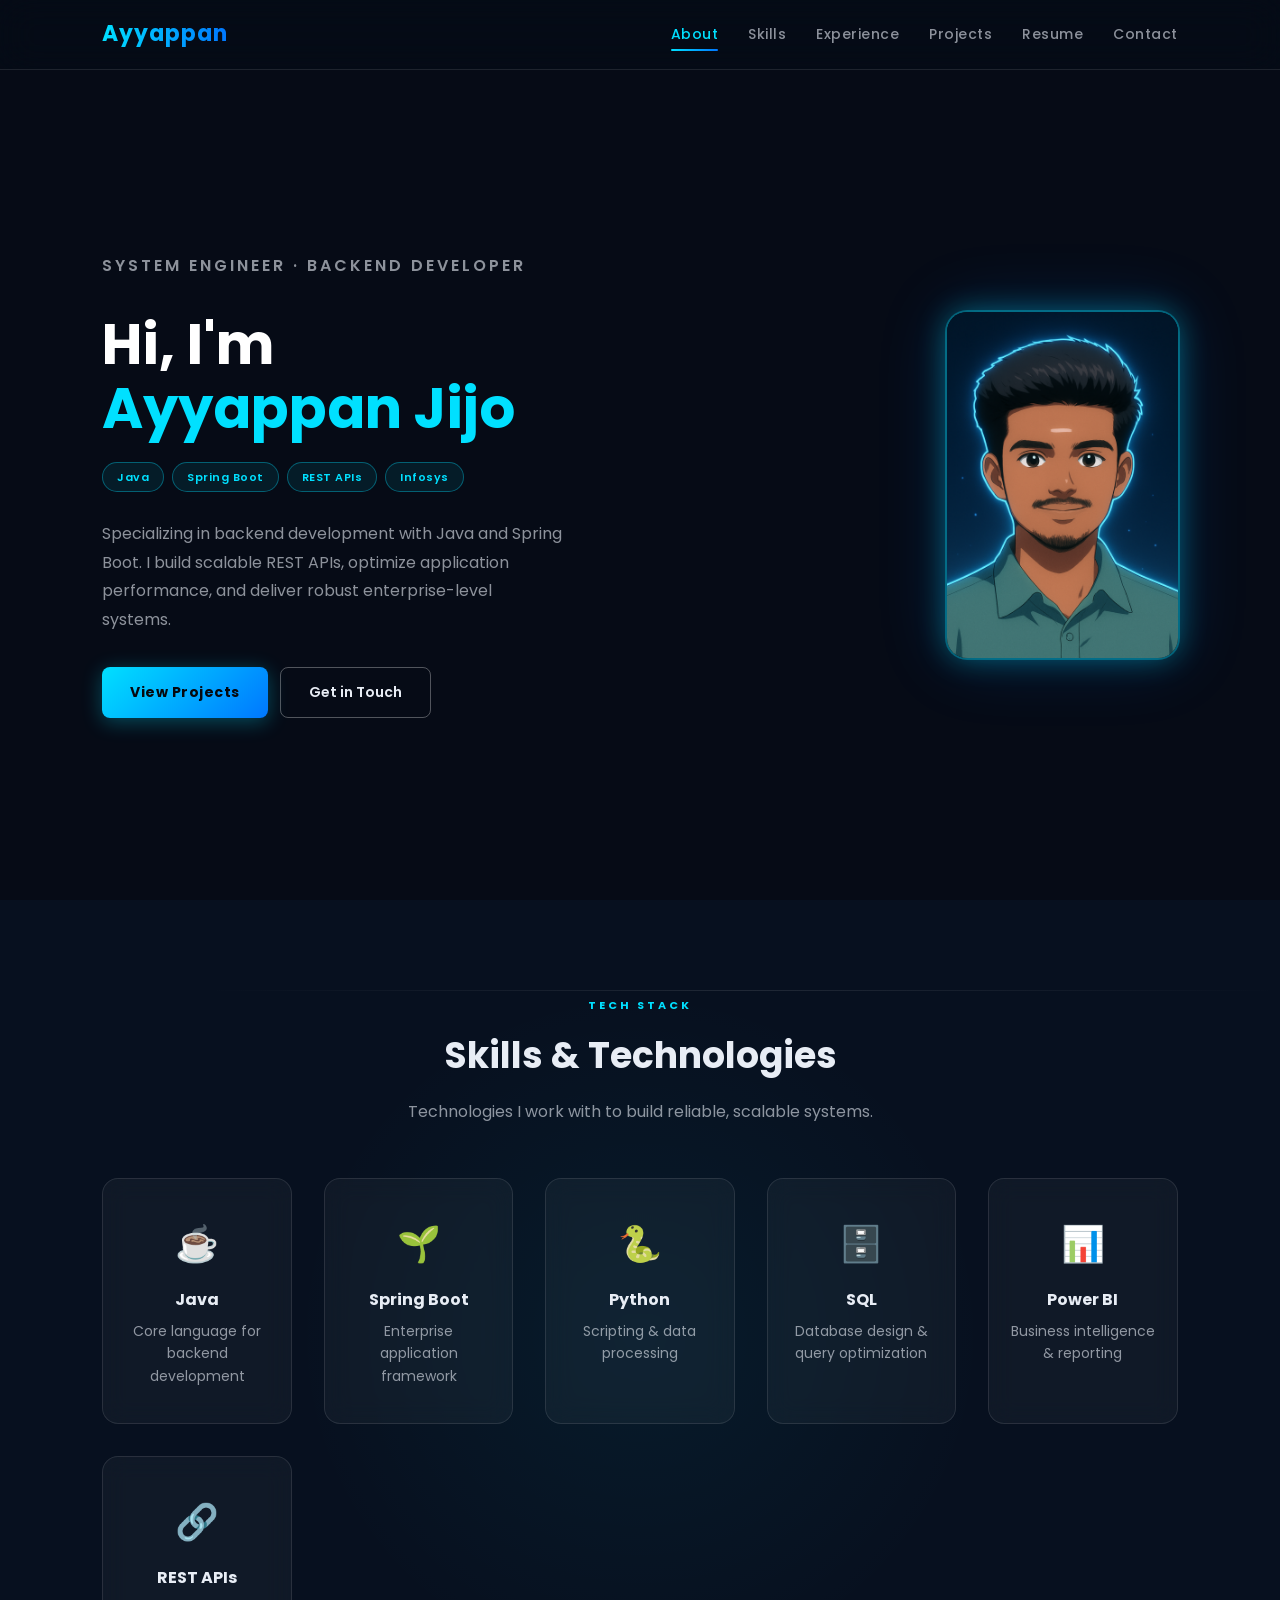
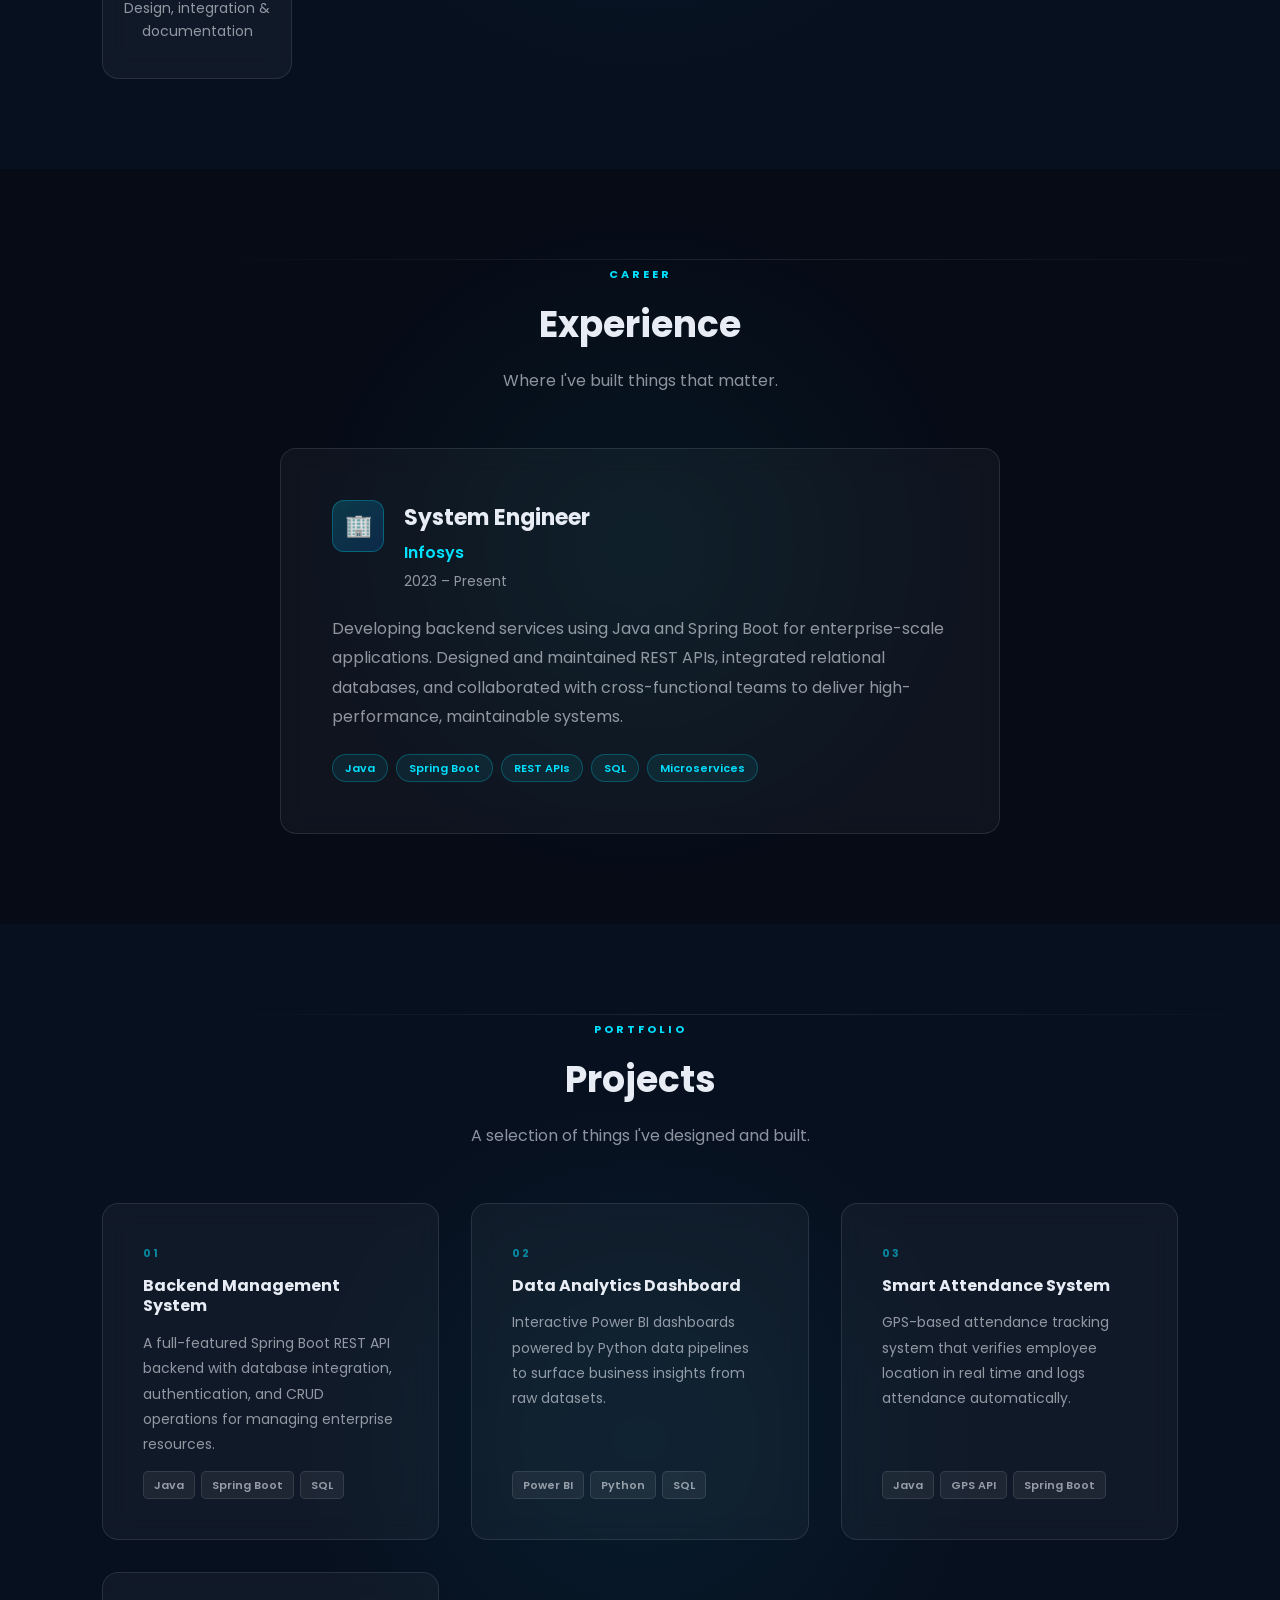
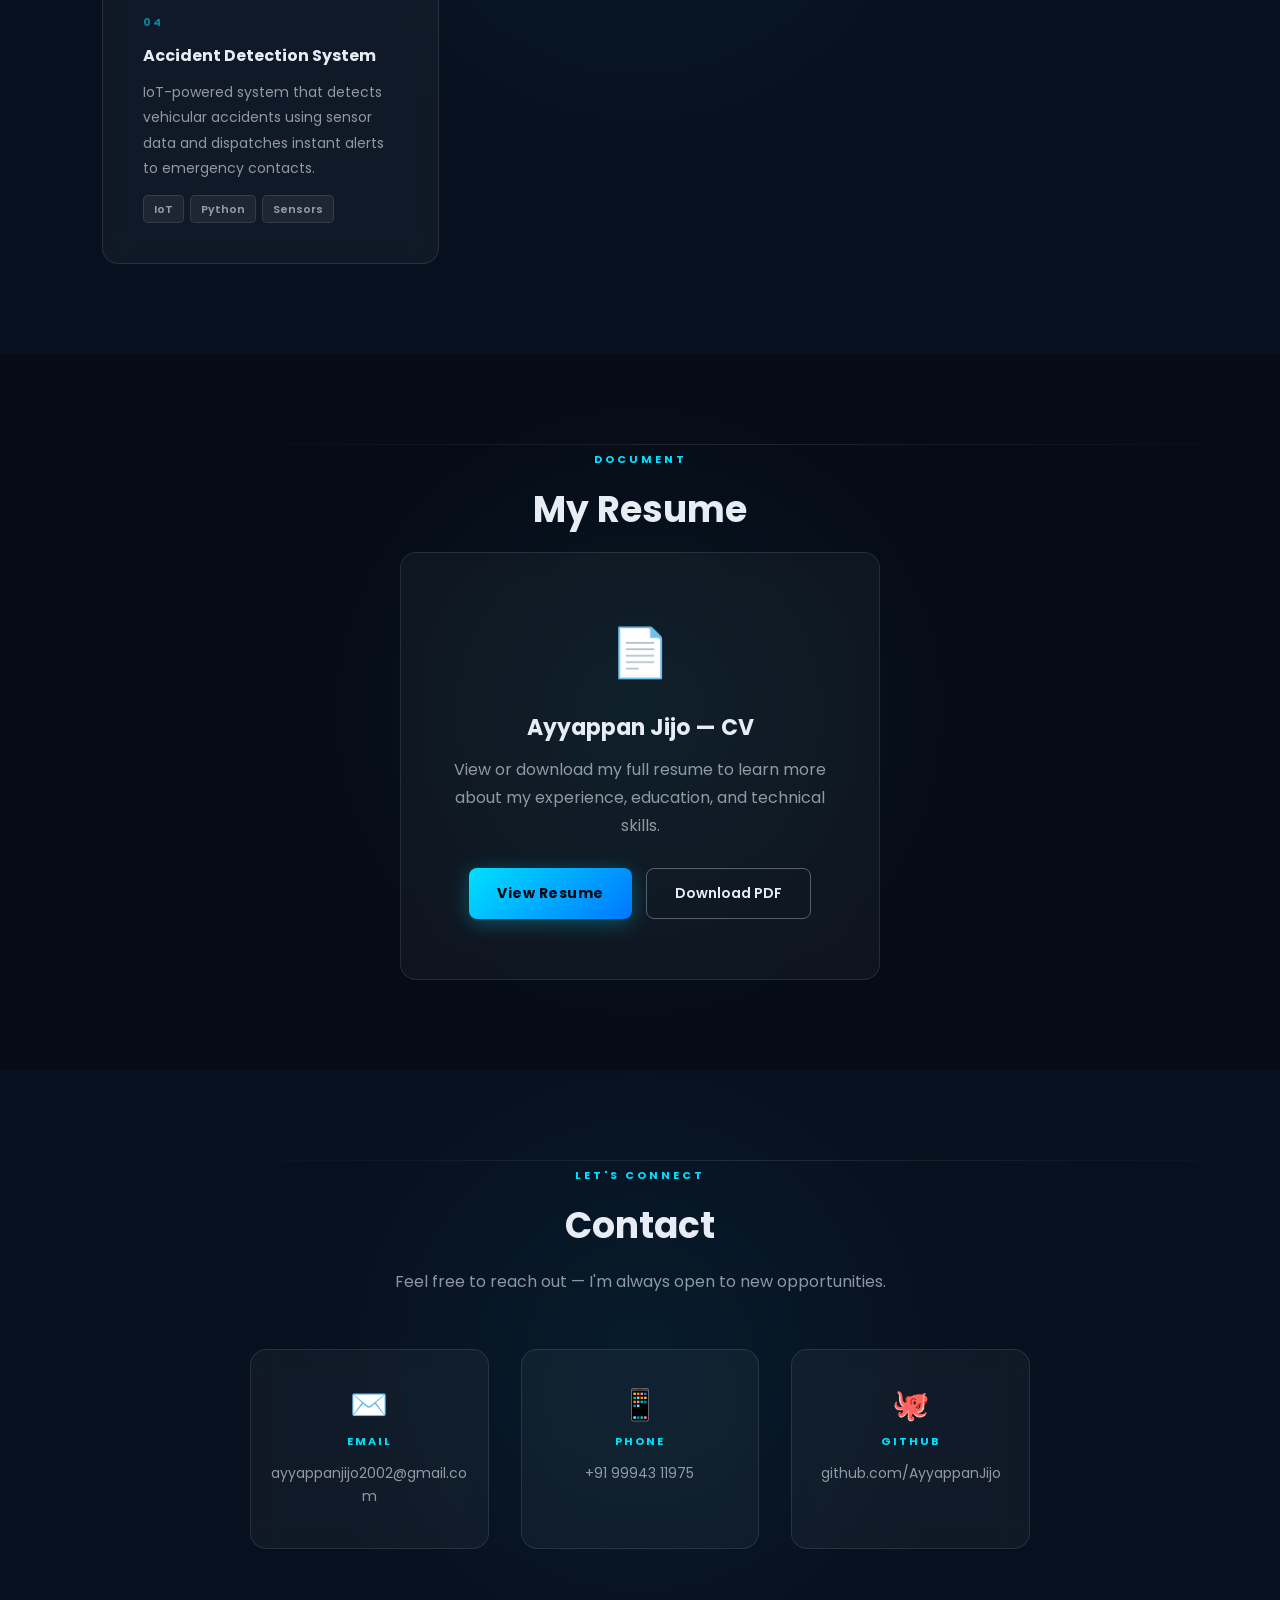
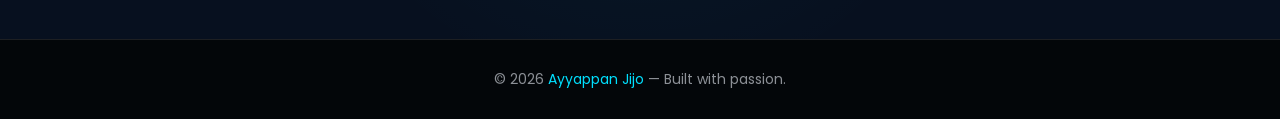
==== commit 65ffa7fc: "Fix HTML encoding issues in index.html" ====
--- a/index.html
+++ b/index.html
@@ -218,8 +218,8 @@
       <h3>Ayyappan Jijo — CV</h3>
       <p>View or download my full resume to learn more about my experience, education, and technical skills.</p>
       <div class="cv-buttons">
-        <a href="Resume/Ayyappan_CV.pdf" target="_blank" rel="noopener noreferrer" class="btn">View Resume</a>
-        <a href="Resume/Ayyappan_CV.pdf" download="Ayyappan_Jijo_CV.pdf" class="btn-outline">Download PDF</a>
+        <a href="Resume/Ayyappan V_CV.pdf" target="_blank" rel="noopener noreferrer" class="btn">View Resume</a>
+        <a href="Resume/Ayyappan V_CV.pdf" download="Ayyappan_Jijo_CV.pdf" class="btn-outline">Download PDF</a>
       </div>
     </div>
   </section>
@@ -256,7 +256,7 @@
 
   <!-- ══ FOOTER ══ -->
   <footer>
-    © 2026 <span>Ayyappan Jijo</span> — Built with passion &amp; clean code.
+    © 2026 <span>Ayyappan Jijo</span> — Built with passion.
   </footer>
 
 
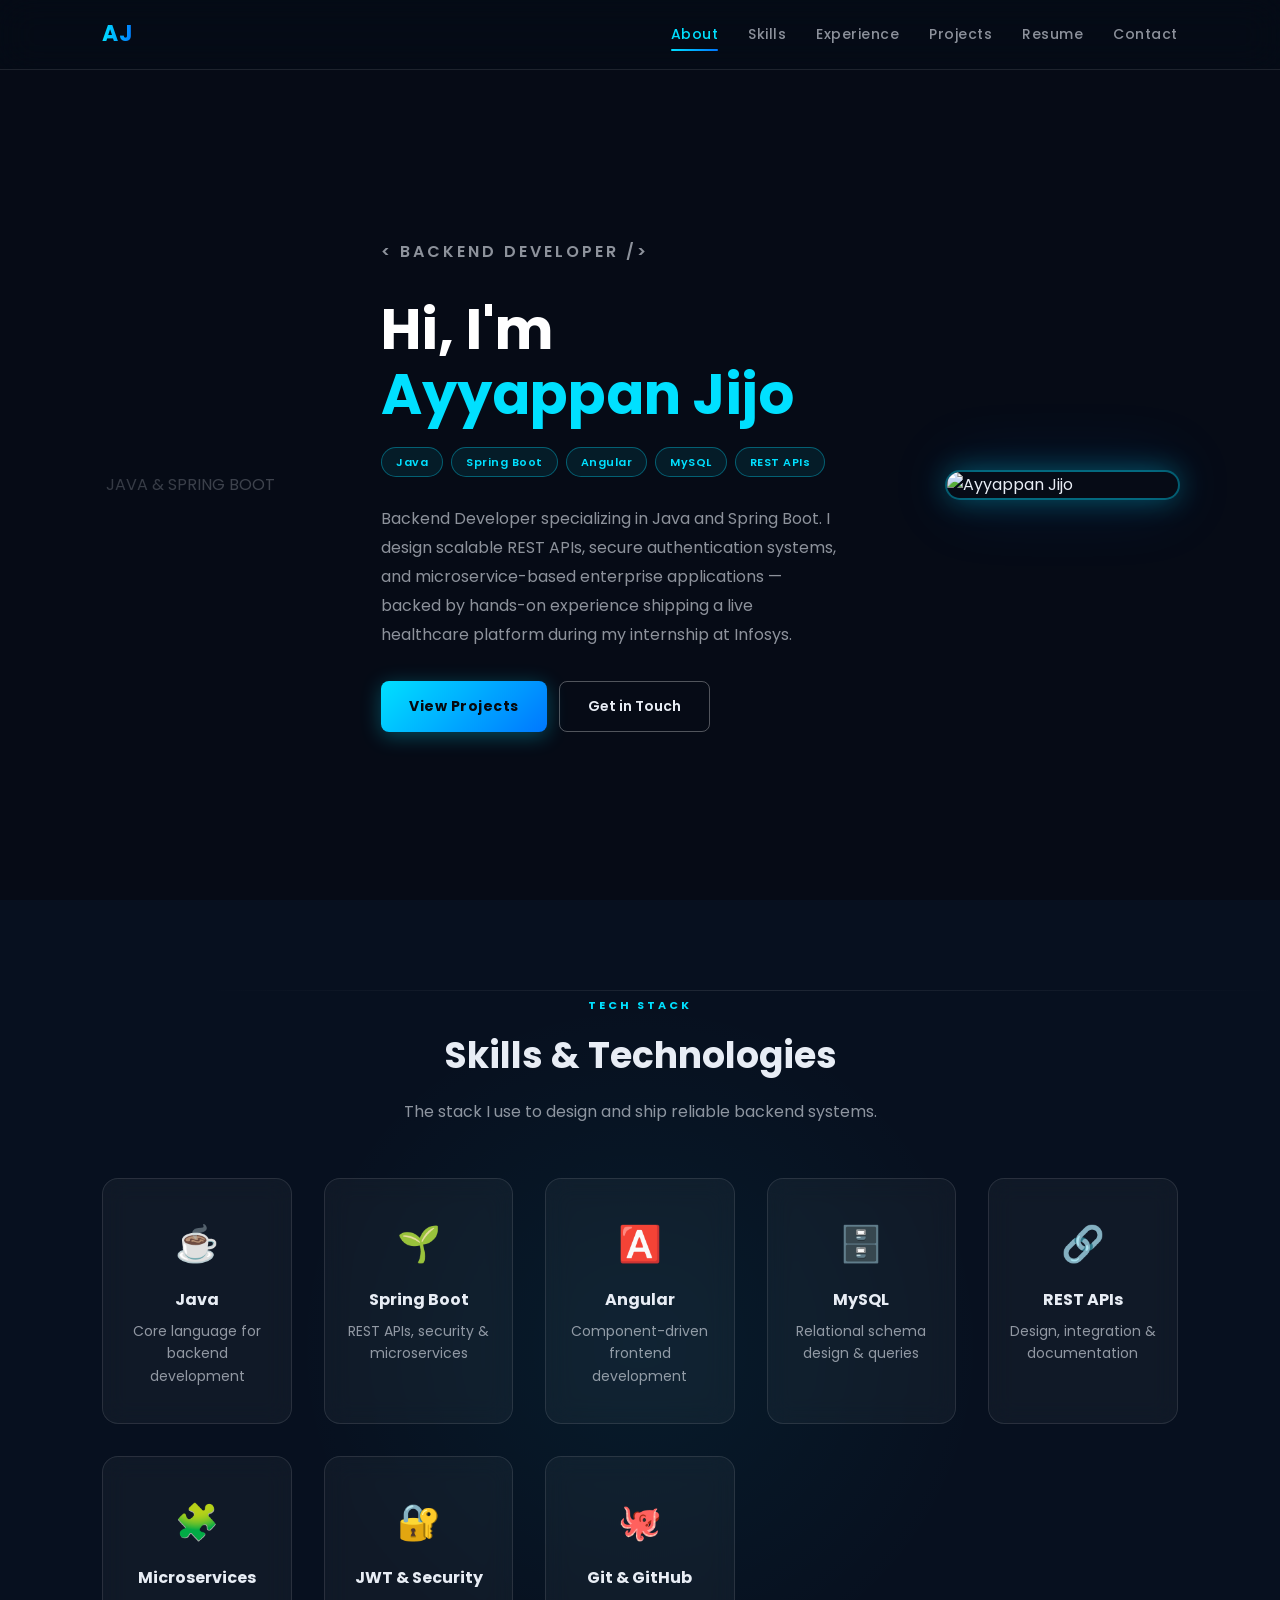
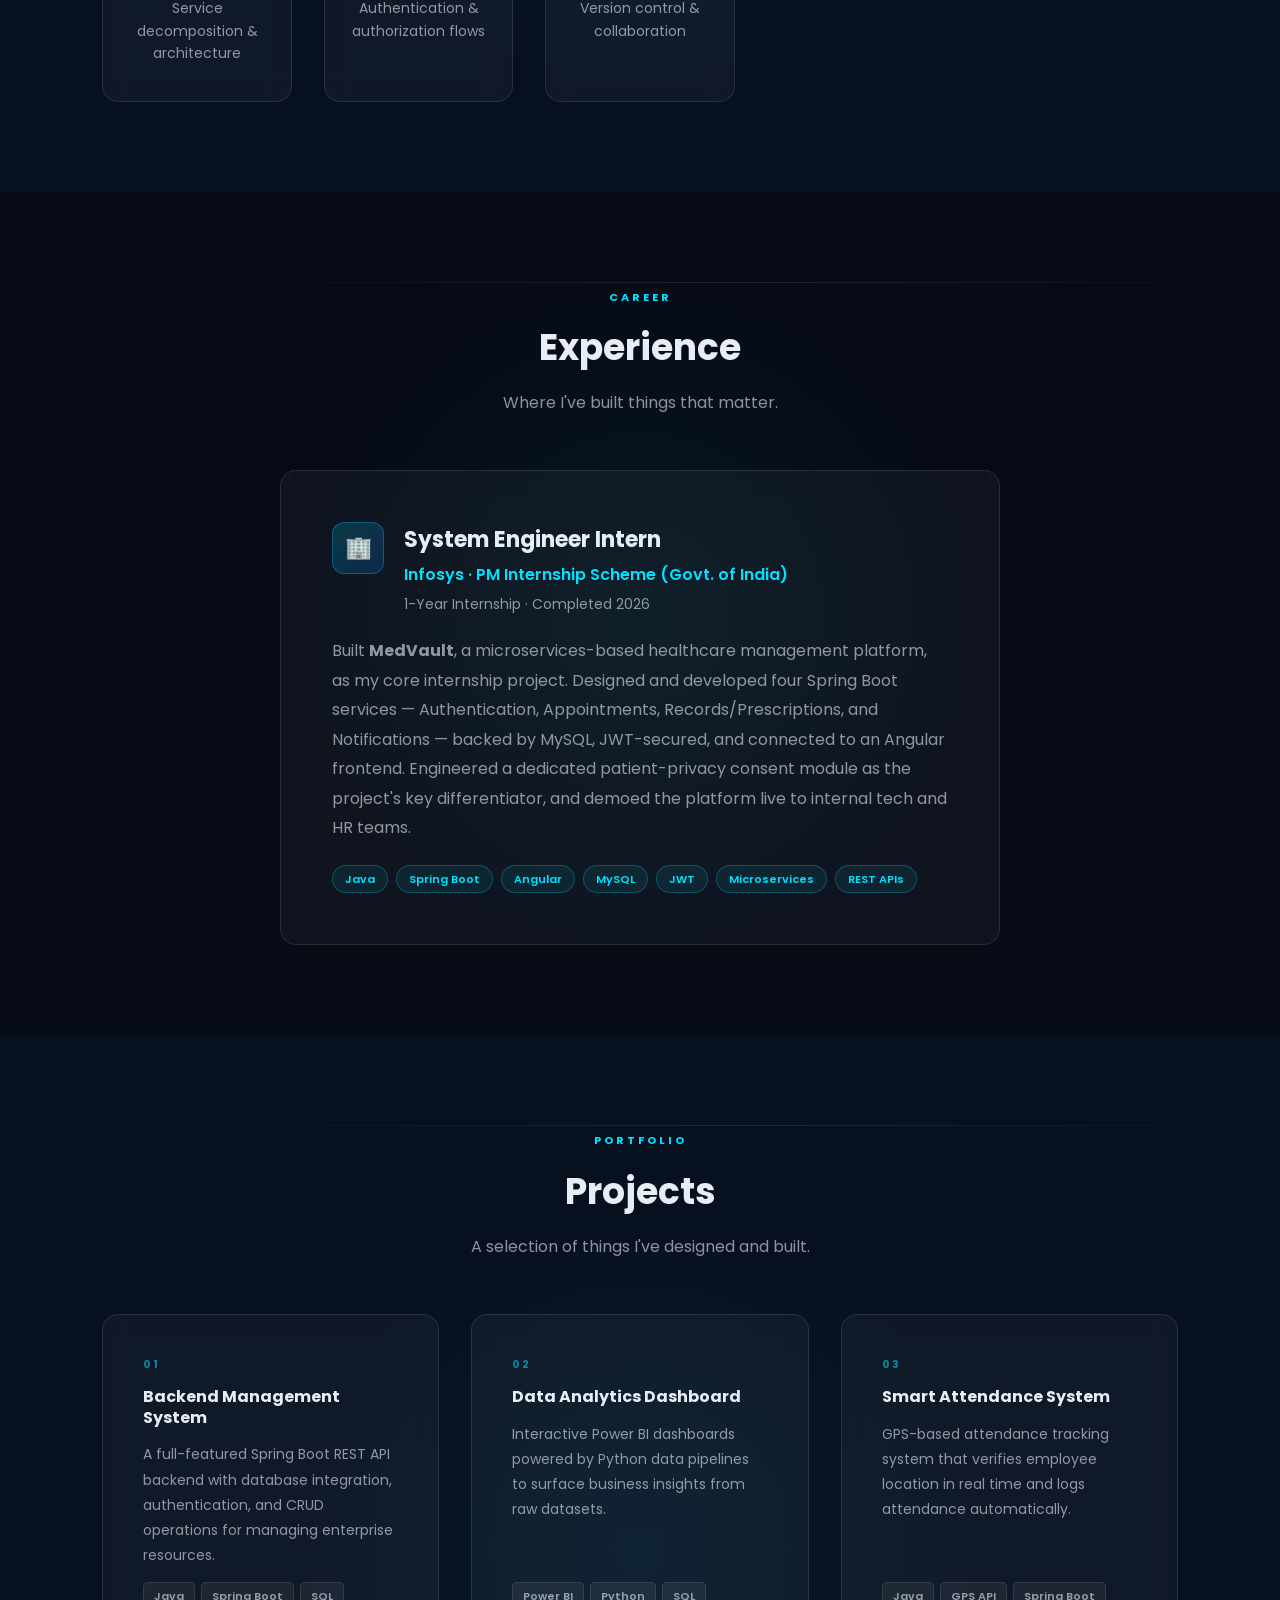
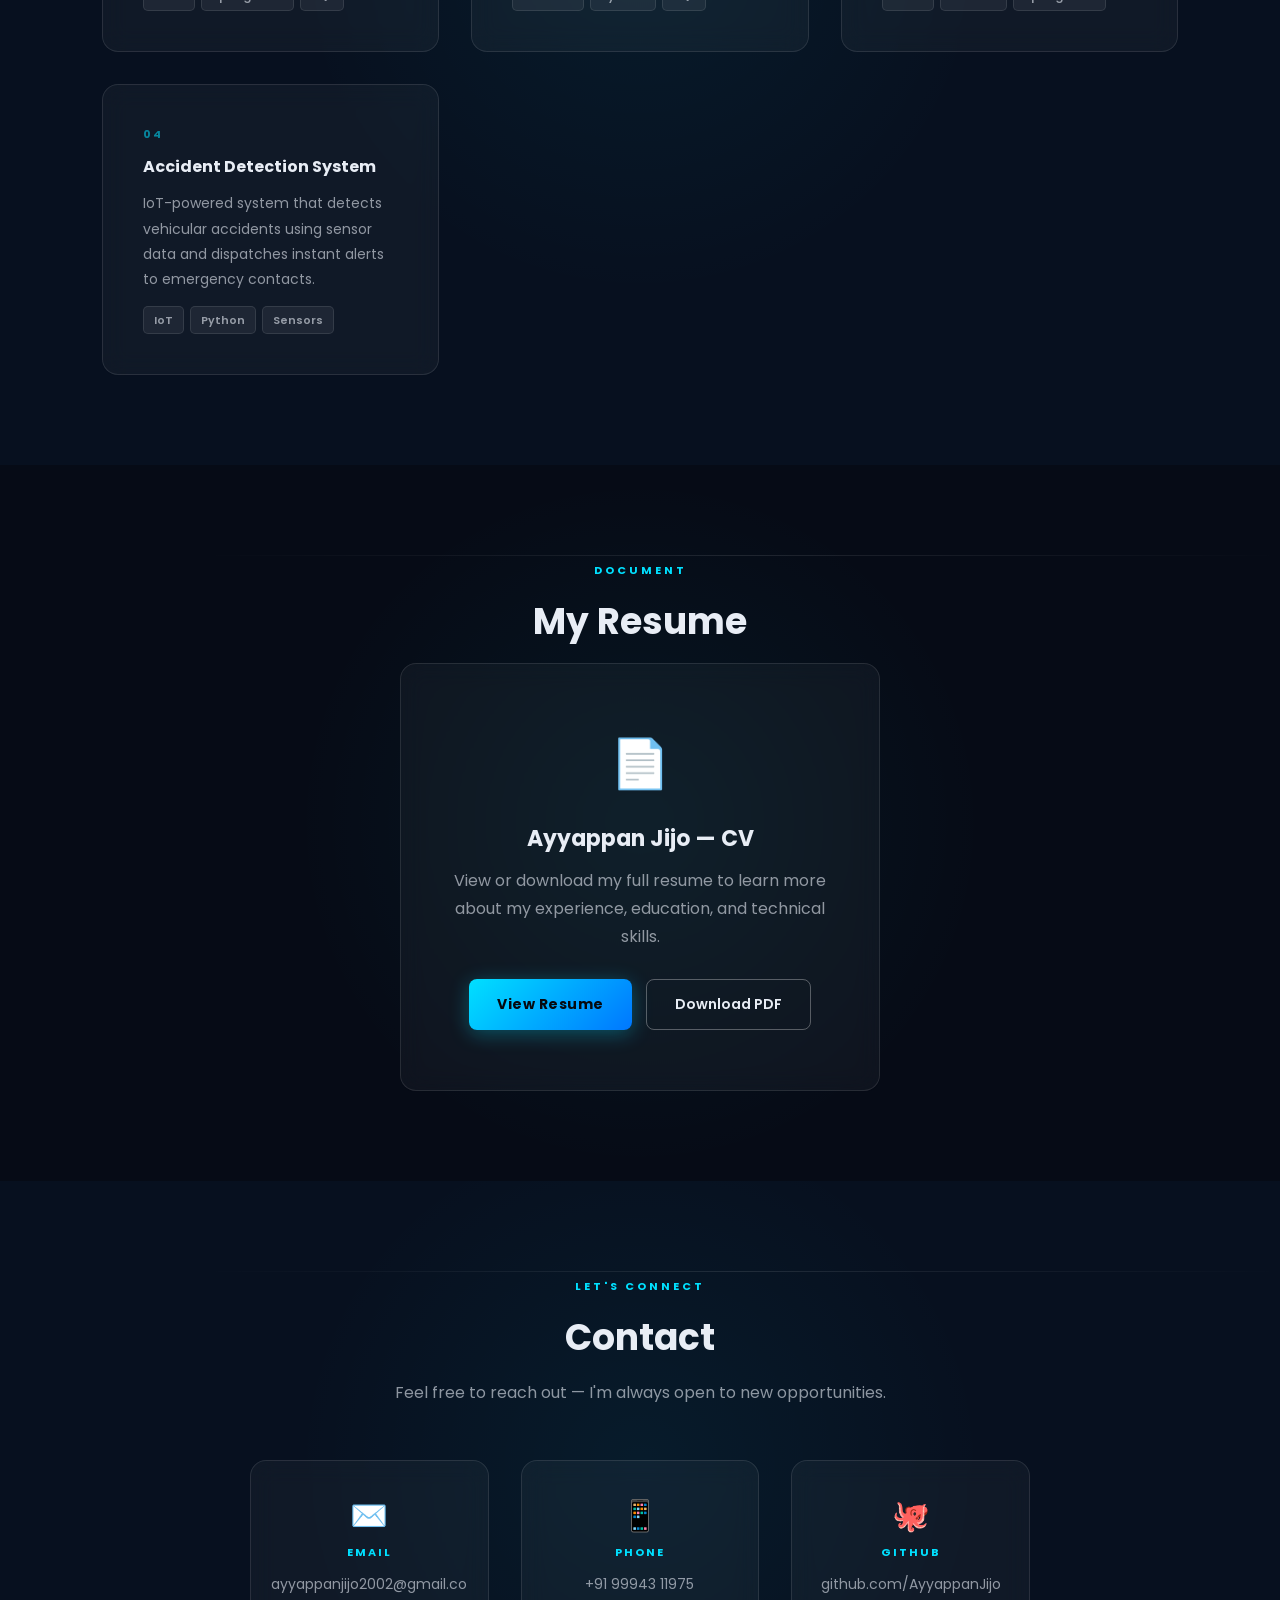
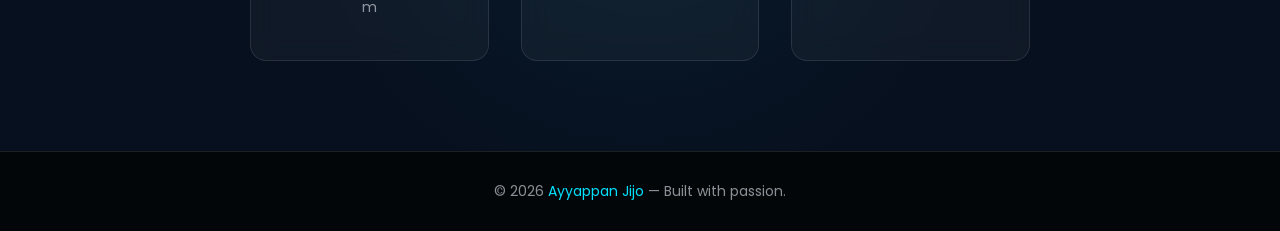
==== commit 74b247af: "Revise index.html for portfolio update Updated the HTML structure and content for the personal portf" ====
--- a/index.html
+++ b/index.html
@@ -3,15 +3,16 @@
 <head>
   <meta charset="UTF-8">
   <meta name="viewport" content="width=device-width, initial-scale=1.0">
-  <title>Ayyappan Jijo — System Engineer</title>
+  <title>Ayyappan Jijo — Backend Developer</title>
   <link rel="stylesheet" href="style.css">
-  <link href="https://fonts.googleapis.com/css2?family=Poppins:wght@300;400;500;600;700&display=swap" rel="stylesheet">
+  <link rel="preconnect" href="https://fonts.googleapis.com">
+  <link href="https://fonts.googleapis.com/css2?family=Rajdhani:wght@500;600;700&family=Share+Tech+Mono&family=Poppins:wght@300;400;500;600;700&display=swap" rel="stylesheet">
 </head>
 <body>
 
   <!-- ══ NAVBAR ══ -->
   <nav class="navbar">
-    <div class="logo">Ayyappan</div>
+    <div class="logo">AJ<span class="logo-dot"></span></div>
 
     <!-- Desktop links -->
     <ul class="nav-links">
@@ -44,21 +45,28 @@
 
   <!-- ══ HERO ══ -->
   <section id="home" class="hero">
+    <span class="hero-vertical-tag" aria-hidden="true">  &nbsp;JAVA &amp; SPRING BOOT</span>
+
     <div class="hero-text">
-      <p class="hero-eyebrow">System Engineer · Backend Developer</p>
-      <h1>Hi, I'm<br><span class="cyan-part">Ayyappan Jijo</span></h1>
+      <p class="hero-eyebrow">&lt; Backend Developer /&gt;</p>
+      <h1>
+        Hi, I'm<br>
+        <span class="glitch-text cyan-part" data-text="Ayyappan Jijo">Ayyappan Jijo</span>
+      </h1>
 
       <div class="hero-badges">
         <span class="badge">Java</span>
         <span class="badge">Spring Boot</span>
+        <span class="badge">Angular</span>
+        <span class="badge">MySQL</span>
         <span class="badge">REST APIs</span>
-        <span class="badge">Infosys</span>
       </div>
 
       <p>
-        Specializing in backend development with Java and Spring Boot.
-        I build scalable REST APIs, optimize application performance,
-        and deliver robust enterprise-level systems.
+        Backend Developer specializing in Java and Spring Boot. I design scalable
+        REST APIs, secure authentication systems, and microservice-based enterprise
+        applications — backed by hands-on experience shipping a live healthcare
+        platform during my internship at Infosys.
       </p>
 
       <div class="hero-buttons">
@@ -69,10 +77,10 @@
 
     <div class="profile-container">
       <img
-        src="Photo/Its_Me_Jijo.png"
+        src="assets/Photo/Its_Me_Jijo.png"
         class="profile-img"
         alt="Ayyappan Jijo"
-        onerror="this.onerror=null;this.src='https://ui-avatars.com/api/?name=Ayyappan+Jijo&size=260&background=0b132b&color=00e0ff&bold=true';"
+        onerror="this.onerror=null;this.src='https://ui-avatars.com/api/?name=Ayyappan+Jijo&size=260&background=07020f&color=ff2ec4&bold=true';"
       >
     </div>
   </section>
@@ -83,7 +91,7 @@
     <div class="section-divider"></div>
     <span class="section-label reveal">Tech Stack</span>
     <h2 class="reveal reveal-delay-1">Skills &amp; Technologies</h2>
-    <p class="section-sub reveal reveal-delay-2">Technologies I work with to build reliable, scalable systems.</p>
+    <p class="section-sub reveal reveal-delay-2">The stack I use to design and ship reliable backend systems.</p>
 
     <div class="skills-grid">
       <div class="skill-card reveal reveal-delay-1">
@@ -94,27 +102,37 @@
       <div class="skill-card reveal reveal-delay-2">
         <div class="skill-icon">🌱</div>
         <h3>Spring Boot</h3>
-        <p>Enterprise application framework</p>
+        <p>REST APIs, security &amp; microservices</p>
       </div>
       <div class="skill-card reveal reveal-delay-3">
-        <div class="skill-icon">🐍</div>
-        <h3>Python</h3>
-        <p>Scripting &amp; data processing</p>
+        <div class="skill-icon">🅰️</div>
+        <h3>Angular</h3>
+        <p>Component-driven frontend development</p>
       </div>
       <div class="skill-card reveal reveal-delay-4">
         <div class="skill-icon">🗄️</div>
-        <h3>SQL</h3>
-        <p>Database design &amp; query optimization</p>
+        <h3>MySQL</h3>
+        <p>Relational schema design &amp; queries</p>
       </div>
       <div class="skill-card reveal reveal-delay-1">
-        <div class="skill-icon">📊</div>
-        <h3>Power BI</h3>
-        <p>Business intelligence &amp; reporting</p>
-      </div>
-      <div class="skill-card reveal reveal-delay-2">
         <div class="skill-icon">🔗</div>
         <h3>REST APIs</h3>
         <p>Design, integration &amp; documentation</p>
+      </div>
+      <div class="skill-card reveal reveal-delay-2">
+        <div class="skill-icon">🧩</div>
+        <h3>Microservices</h3>
+        <p>Service decomposition &amp; architecture</p>
+      </div>
+      <div class="skill-card reveal reveal-delay-3">
+        <div class="skill-icon">🔐</div>
+        <h3>JWT &amp; Security</h3>
+        <p>Authentication &amp; authorization flows</p>
+      </div>
+      <div class="skill-card reveal reveal-delay-4">
+        <div class="skill-icon">🐙</div>
+        <h3>Git &amp; GitHub</h3>
+        <p>Version control &amp; collaboration</p>
       </div>
     </div>
   </section>
@@ -131,22 +149,28 @@
       <div class="exp-header">
         <div class="exp-logo">🏢</div>
         <div class="exp-meta">
-          <h3>System Engineer</h3>
-          <p class="exp-company">Infosys</p>
-          <p class="exp-date">2023 – Present</p>
+          <h3>System Engineer Intern</h3>
+          <p class="exp-company">Infosys &middot; PM Internship Scheme (Govt. of India)</p>
+          <p class="exp-date">1-Year Internship &middot; Completed 2026</p>
         </div>
       </div>
       <p>
-        Developing backend services using Java and Spring Boot for enterprise-scale applications.
-        Designed and maintained REST APIs, integrated relational databases, and collaborated
-        with cross-functional teams to deliver high-performance, maintainable systems.
+        Built <strong>MedVault</strong>, a microservices-based healthcare management
+        platform, as my core internship project. Designed and developed four Spring
+        Boot services — Authentication, Appointments, Records/Prescriptions, and
+        Notifications — backed by MySQL, JWT-secured, and connected to an Angular
+        frontend. Engineered a dedicated patient-privacy consent module as the
+        project's key differentiator, and demoed the platform live to internal
+        tech and HR teams.
       </p>
       <div class="exp-tags">
         <span class="exp-tag">Java</span>
         <span class="exp-tag">Spring Boot</span>
+        <span class="exp-tag">Angular</span>
+        <span class="exp-tag">MySQL</span>
+        <span class="exp-tag">JWT</span>
+        <span class="exp-tag">Microservices</span>
         <span class="exp-tag">REST APIs</span>
-        <span class="exp-tag">SQL</span>
-        <span class="exp-tag">Microservices</span>
       </div>
     </div>
   </section>
@@ -218,8 +242,8 @@
       <h3>Ayyappan Jijo — CV</h3>
       <p>View or download my full resume to learn more about my experience, education, and technical skills.</p>
       <div class="cv-buttons">
-        <a href="Resume/Ayyappan V_CV.pdf" target="_blank" rel="noopener noreferrer" class="btn">View Resume</a>
-        <a href="Resume/Ayyappan V_CV.pdf" download="Ayyappan_Jijo_CV.pdf" class="btn-outline">Download PDF</a>
+        <a href="assets/Resume/Ayyappan V_CV.pdf" target="_blank" rel="noopener noreferrer" class="btn">View Resume</a>
+        <a href="assets/Resume/Ayyappan V_CV.pdf" download="Ayyappan_Jijo_CV.pdf" class="btn-outline">Download PDF</a>
       </div>
     </div>
   </section>
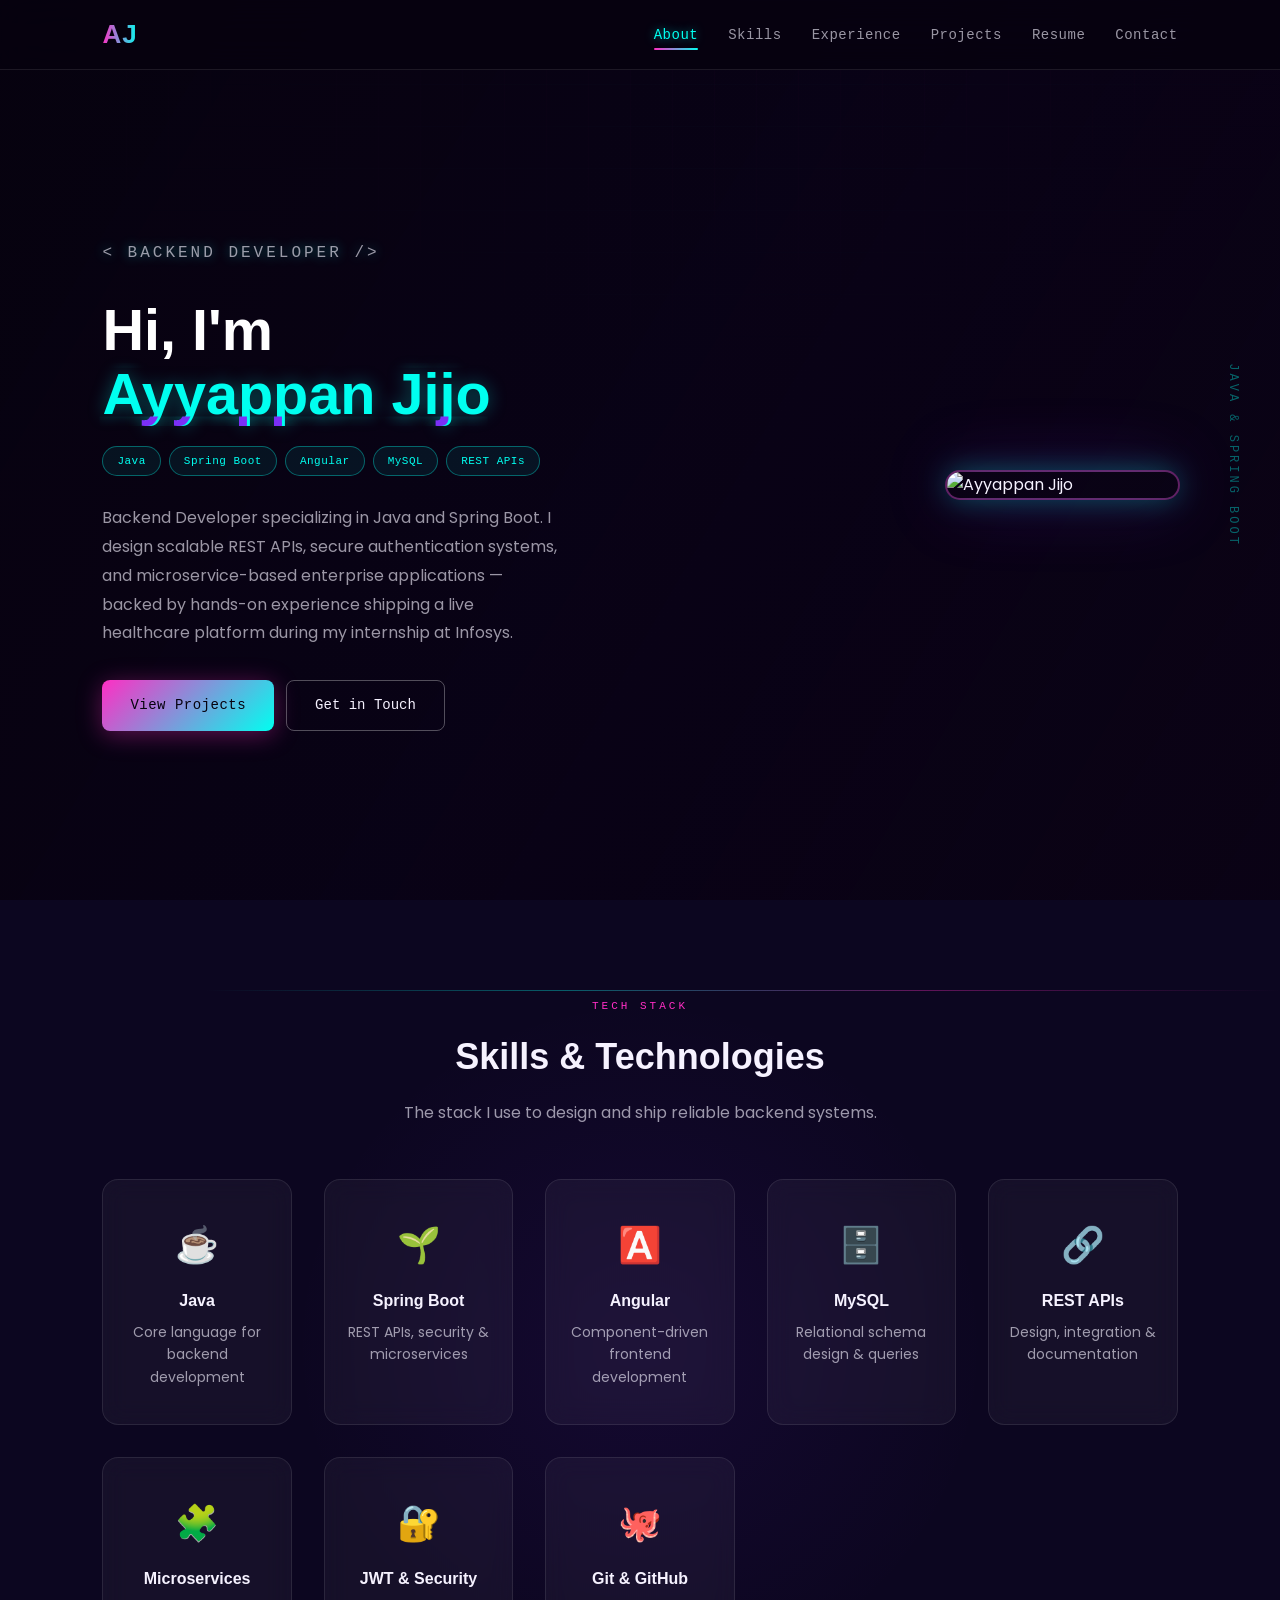
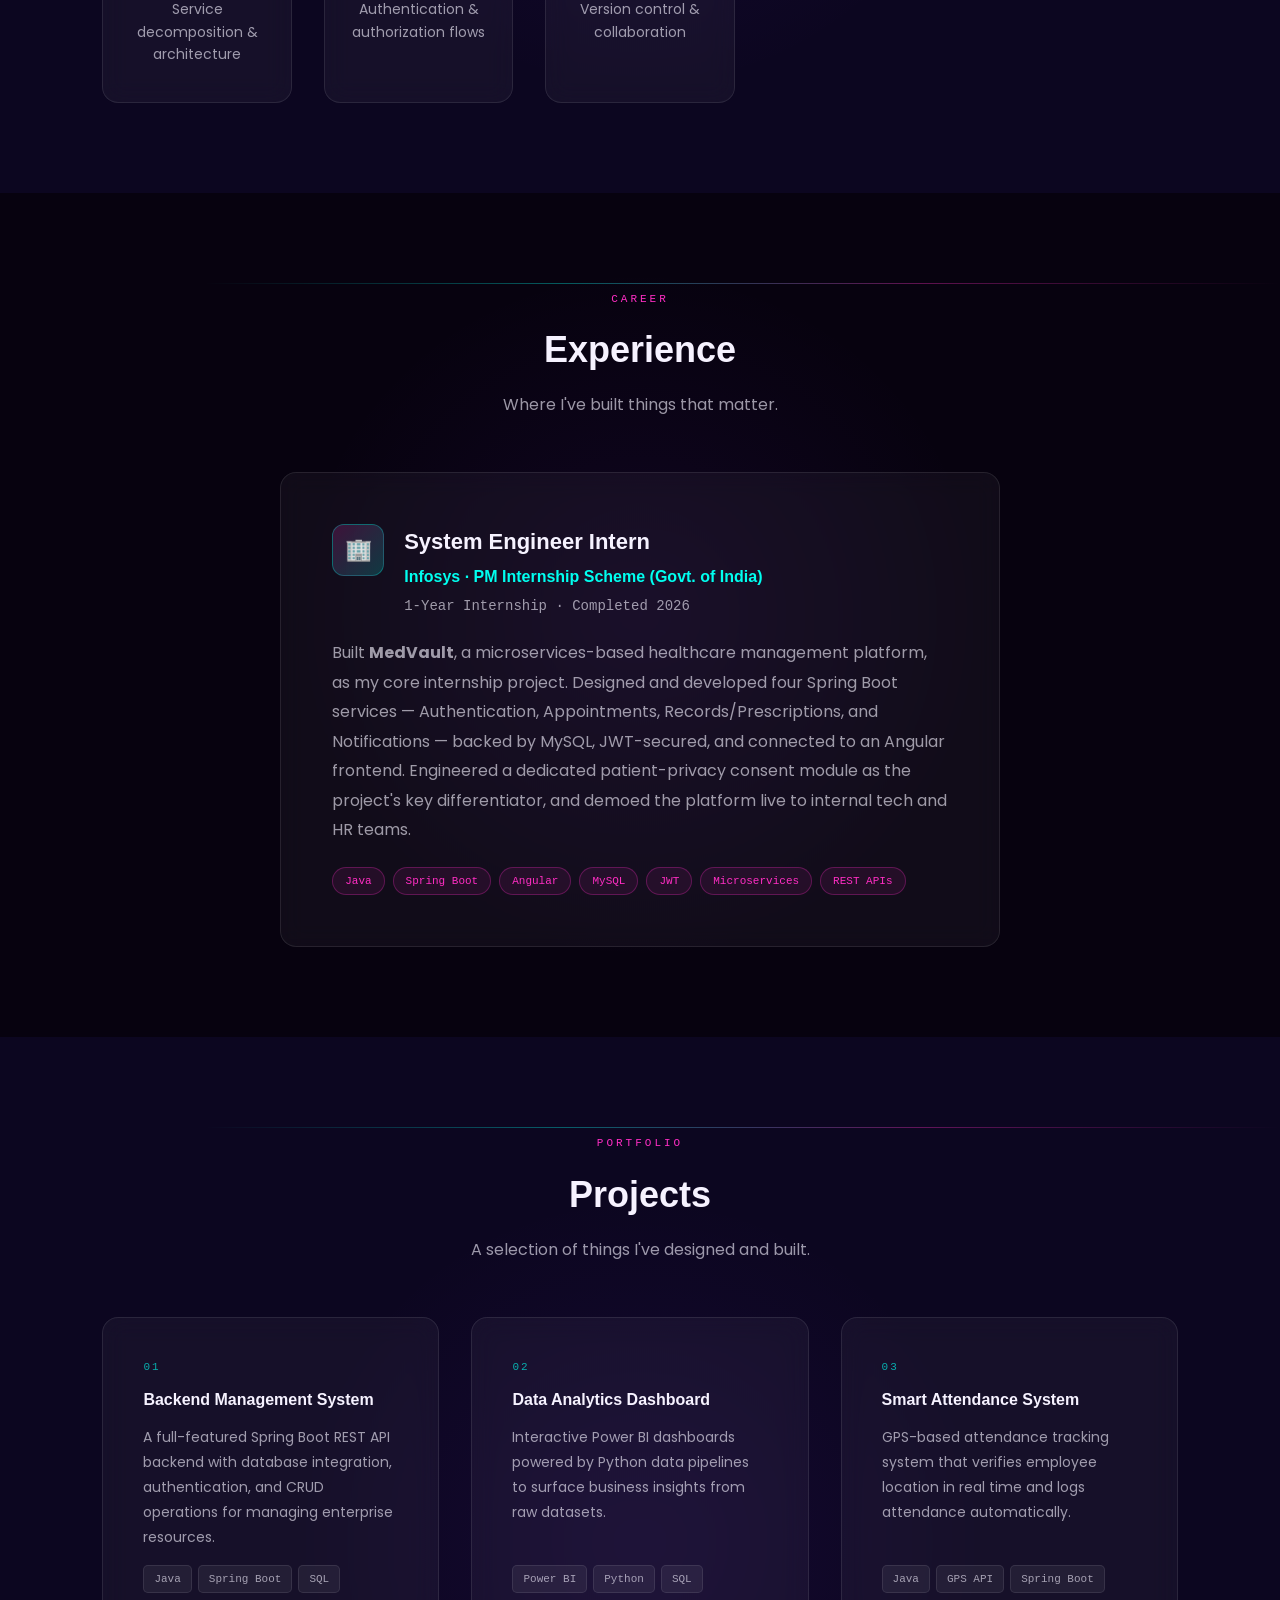
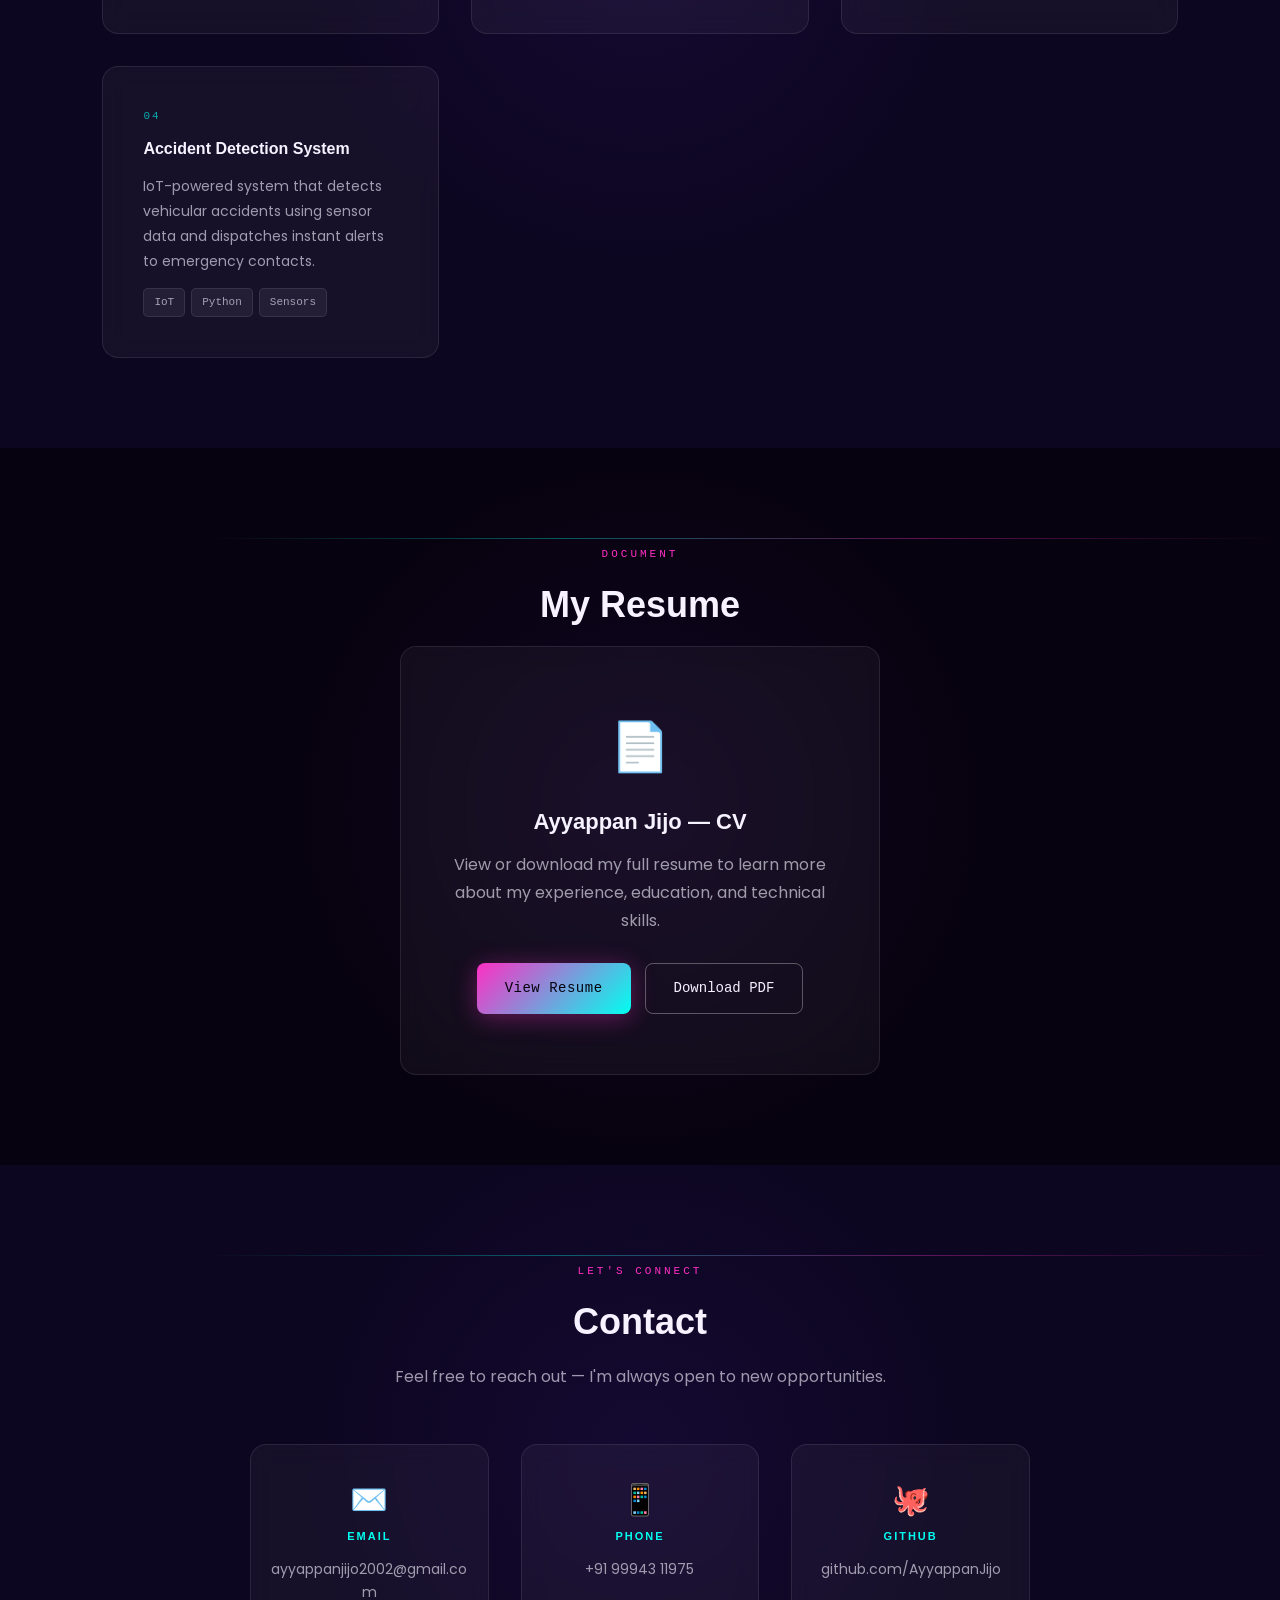
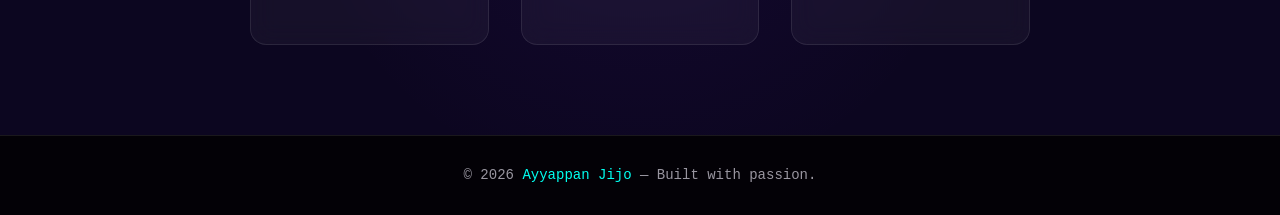
==== commit eb5d680c: "Fix HTML encoding issues in index.html" ====
--- a/index.html
+++ b/index.html
@@ -242,8 +242,8 @@
       <h3>Ayyappan Jijo — CV</h3>
       <p>View or download my full resume to learn more about my experience, education, and technical skills.</p>
       <div class="cv-buttons">
-        <a href="assets/Resume/Ayyappan V_CV.pdf" target="_blank" rel="noopener noreferrer" class="btn">View Resume</a>
-        <a href="assets/Resume/Ayyappan V_CV.pdf" download="Ayyappan_Jijo_CV.pdf" class="btn-outline">Download PDF</a>
+        <a href="Resume/Ayyappan V_CV.pdf" target="_blank" rel="noopener noreferrer" class="btn">View Resume</a>
+        <a href="Resume/Ayyappan V_CV.pdf" download="Ayyappan_Jijo_CV.pdf" class="btn-outline">Download PDF</a>
       </div>
     </div>
   </section>
--- a/style.css
+++ b/style.css
@@ -1,26 +1,31 @@
 /* ============================================================
-   AYYAPPAN JIJO — PORTFOLIO  |  style.css
-   Responsive: Mobile → Tablet → Laptop → Desktop → TV
+   AYYAPPAN JIJO — PORTFOLIO  || BACKEND-DEVLOPER
    ============================================================ */
 
 /* ── DESIGN TOKENS ── */
 :root {
-  --accent:    #00e0ff;
-  --accent-2:  #0077ff;
-  --bg-deep:   #060b16;
-  --bg-card:   rgba(255,255,255,0.055);
-  --border:    rgba(255,255,255,0.10);
-  --text:      #e8edf5;
-  --muted:     rgba(232,237,245,0.60);
+  --accent:    #ff2ec4;   /* neon magenta — primary */
+  --accent-2:  #00fff0;   /* electric cyan — secondary */
+  --accent-3:  #7b2ff7;   /* electric violet — tertiary */
+  --bg-deep:   #07020f;
+  --bg-alt:    #0c0620;
+  --bg-card:   rgba(255,255,255,0.045);
+  --border:    rgba(255,255,255,0.09);
+  --text:      #f6f2ff;
+  --muted:     rgba(246,242,255,0.62);
   --radius:    16px;
   --nav-h:     70px;
+
+  --font-display: 'Rajdhani', sans-serif;
+  --font-body:    'Poppins', sans-serif;
+  --font-mono:    'Share Tech Mono', monospace;
 
   --fs-xs:   clamp(12px, 1.2vw, 14px);
   --fs-sm:   clamp(14px, 1.4vw, 16px);
   --fs-base: clamp(15px, 1.6vw, 17px);
   --fs-md:   clamp(18px, 2vw,   22px);
   --fs-lg:   clamp(26px, 3vw,   36px);
-  --fs-xl:   clamp(32px, 4.5vw, 56px);
+  --fs-xl:   clamp(32px, 4.5vw, 58px);
 
   --gap:        clamp(16px, 3vw, 32px);
   --section-px: clamp(24px, 8vw, 140px);
@@ -31,7 +36,7 @@
 *, *::before, *::after { margin: 0; padding: 0; box-sizing: border-box; }
 html { scroll-behavior: smooth; font-size: 16px; }
 body {
-  font-family: 'Poppins', sans-serif;
+  font-family: var(--font-body);
   background: var(--bg-deep);
   color: var(--text);
   line-height: 1.65;
@@ -39,6 +44,24 @@
 }
 img { max-width: 100%; display: block; }
 a   { text-decoration: none; color: inherit; }
+
+h1, h2, h3, .logo, .exp-company, .contact-label {
+  font-family: var(--font-display);
+}
+
+/* Ambient cyberpunk grid, fixed behind everything */
+body::before {
+  content: '';
+  position: fixed;
+  inset: 0;
+  z-index: -1;
+  background-image:
+    linear-gradient(rgba(0,255,240,0.05) 1px, transparent 1px),
+    linear-gradient(90deg, rgba(255,46,196,0.05) 1px, transparent 1px);
+  background-size: 42px 42px;
+  -webkit-mask-image: radial-gradient(ellipse 80% 60% at 50% 0%, black 0%, transparent 70%);
+  mask-image: radial-gradient(ellipse 80% 60% at 50% 0%, black 0%, transparent 70%);
+}
 
 
 /* ══════════════════════════════════════════
@@ -53,14 +76,14 @@
   display: flex;
   align-items: center;
   justify-content: space-between;
-  background: rgba(6,11,22,0.82);
+  background: rgba(7,2,15,0.82);
   -webkit-backdrop-filter: blur(18px);
   backdrop-filter: blur(18px);
   border-bottom: 1px solid var(--border);
 }
 
 .logo {
-  font-size: var(--fs-md);
+  font-size: clamp(20px, 2.4vw, 26px);
   font-weight: 700;
   letter-spacing: 1px;
   background: linear-gradient(90deg, var(--accent), var(--accent-2));
@@ -70,6 +93,11 @@
   flex-shrink: 0;
 }
 
+.logo-dot {
+  -webkit-text-fill-color: var(--accent-2);
+  animation: cursorBlink 1.1s steps(1) infinite;
+}
+
 .nav-links {
   display: flex;
   list-style: none;
@@ -78,13 +106,14 @@
 }
 
 .nav-links a {
+  font-family: var(--font-mono);
   font-size: var(--fs-xs);
-  font-weight: 500;
+  font-weight: 400;
   color: var(--muted);
   letter-spacing: 0.5px;
   padding: 4px 0;
   position: relative;
-  transition: color 0.3s;
+  transition: color 0.3s, text-shadow 0.3s;
 }
 
 .nav-links a::after {
@@ -98,7 +127,7 @@
 }
 
 .nav-links a:hover,
-.nav-links a.active { color: var(--accent); }
+.nav-links a.active { color: var(--accent-2); text-shadow: 0 0 10px rgba(0,255,240,0.55); }
 
 .nav-links a:hover::after,
 .nav-links a.active::after { width: 100%; }
@@ -134,7 +163,7 @@
   position: fixed;
   top: var(--nav-h);
   left: 0; right: 0;
-  background: rgba(6,11,22,0.97);
+  background: rgba(7,2,15,0.97);
   backdrop-filter: blur(20px);
   border-bottom: 1px solid var(--border);
   z-index: 8999;
@@ -154,14 +183,15 @@
 .nav-drawer ul { list-style: none; display: flex; flex-direction: column; gap: 20px; }
 
 .nav-drawer a {
+  font-family: var(--font-mono);
   font-size: var(--fs-base);
-  font-weight: 500;
+  font-weight: 400;
   color: var(--muted);
   transition: color 0.2s;
 }
 
 .nav-drawer a:hover,
-.nav-drawer a.active { color: var(--accent); }
+.nav-drawer a.active { color: var(--accent-2); }
 
 
 /* ══════════════════════════════════════════
@@ -188,11 +218,29 @@
   inset: 0;
   background: linear-gradient(
     120deg,
-    rgba(6,11,22,0.90) 0%,
-    rgba(6,11,22,0.65) 50%,
-    rgba(6,11,22,0.25) 100%
+    rgba(7,2,15,0.92) 0%,
+    rgba(10,3,25,0.72) 50%,
+    rgba(20,4,35,0.30) 100%
   );
   pointer-events: none;
+}
+
+
+/* Decorative vertical katakana / stack signature tag */
+.hero-vertical-tag {
+  position: absolute;
+  right: clamp(14px, 3vw, 46px);
+  top: 50%;
+  transform: translateY(-50%);
+  writing-mode: vertical-rl;
+  font-family: var(--font-mono);
+  font-size: 12px;
+  letter-spacing: 3px;
+  color: var(--accent-2);
+  opacity: 0.38;
+  z-index: 2;
+  pointer-events: none;
+  white-space: nowrap;
 }
 
 .hero-text {
@@ -202,23 +250,55 @@
 }
 
 .hero-eyebrow {
+  font-family: var(--font-mono);
   font-size: var(--fs-xs);
-  font-weight: 600;
+  font-weight: 400;
   letter-spacing: 3px;
   text-transform: uppercase;
-  color: var(--accent);
+  color: var(--accent-2);
   margin-bottom: 14px;
+  text-shadow: 0 0 12px rgba(0,255,240,0.45);
 }
 
 .hero h1 {
   font-size: var(--fs-xl);
   font-weight: 700;
-  line-height: 1.15;
+  line-height: 1.1;
   margin-bottom: 20px;
   color: #ffffff;
 }
 
-.hero h1 .cyan-part { color: var(--accent); }
+/* ── Glitch signature text ── */
+.glitch-text {
+  position: relative;
+  display: inline-block;
+  color: var(--accent-2);
+  text-shadow: 0 0 18px rgba(0,255,240,0.35);
+}
+
+.glitch-text::before,
+.glitch-text::after {
+  content: attr(data-text);
+  position: absolute;
+  top: 0; left: 0;
+  width: 100%;
+  overflow: hidden;
+  background: transparent;
+}
+
+.glitch-text::before {
+  color: var(--accent);
+  left: 3px;
+  clip-path: inset(0 0 92% 0);
+  animation: glitchTop 4.5s infinite linear;
+}
+
+.glitch-text::after {
+  color: var(--accent-3);
+  left: -3px;
+  clip-path: inset(85% 0 0 0);
+  animation: glitchBottom 3.8s infinite linear;
+}
 
 .hero p {
   font-size: var(--fs-sm);
@@ -231,15 +311,21 @@
 .hero-badges { display: flex; flex-wrap: wrap; gap: 8px; margin-bottom: 28px; }
 
 .badge {
+  font-family: var(--font-mono);
   font-size: 11px;
-  font-weight: 600;
+  font-weight: 400;
   letter-spacing: 0.5px;
   padding: 5px 14px;
   border-radius: 99px;
-  border: 1px solid rgba(0,224,255,0.35);
-  background: rgba(0,224,255,0.08);
-  color: var(--accent);
-}
+  border: 1px solid rgba(0,255,240,0.35);
+  background: rgba(0,255,240,0.07);
+  color: var(--accent-2);
+  animation: neonFlicker 5s infinite;
+}
+.badge:nth-child(2) { animation-delay: 0.4s; }
+.badge:nth-child(3) { animation-delay: 0.9s; }
+.badge:nth-child(4) { animation-delay: 1.3s; }
+.badge:nth-child(5) { animation-delay: 1.8s; }
 
 .hero-buttons { display: flex; flex-wrap: wrap; gap: 12px; }
 
@@ -249,18 +335,18 @@
   width: clamp(160px, 18vw, 260px);
   border-radius: 20px;
   box-shadow:
-    0 0 0 2px rgba(0,224,255,0.30),
-    0 0 30px rgba(0,224,255,0.40),
-    0 0 70px rgba(0,119,255,0.20);
+    0 0 0 2px rgba(255,46,196,0.35),
+    0 0 30px rgba(0,255,240,0.35),
+    0 0 70px rgba(123,47,247,0.30);
   transition: transform 0.4s ease, box-shadow 0.4s ease;
 }
 
 .profile-img:hover {
   transform: scale(1.04);
   box-shadow:
-    0 0 0 2px rgba(0,224,255,0.60),
-    0 0 40px rgba(0,224,255,0.55),
-    0 0 90px rgba(0,119,255,0.30);
+    0 0 0 2px rgba(0,255,240,0.65),
+    0 0 40px rgba(255,46,196,0.55),
+    0 0 90px rgba(123,47,247,0.40);
 }
 
 
@@ -272,21 +358,22 @@
   align-items: center;
   gap: 6px;
   background: linear-gradient(135deg, var(--accent), var(--accent-2));
-  color: #06090f;
+  color: #06030f;
+  font-family: var(--font-mono);
   font-size: var(--fs-xs);
-  font-weight: 700;
+  font-weight: 400;
   letter-spacing: 0.5px;
   padding: 13px 28px;
   border-radius: 8px;
   border: none;
   cursor: pointer;
   transition: transform 0.25s, box-shadow 0.25s;
-  box-shadow: 0 4px 20px rgba(0,224,255,0.30);
+  box-shadow: 0 4px 24px rgba(255,46,196,0.35);
 }
 
 .btn:hover {
   transform: translateY(-2px);
-  box-shadow: 0 8px 28px rgba(0,224,255,0.50);
+  box-shadow: 0 8px 30px rgba(0,255,240,0.55);
 }
 
 .btn-outline {
@@ -295,20 +382,22 @@
   gap: 6px;
   border: 1px solid rgba(255,255,255,0.30);
   color: var(--text);
+  font-family: var(--font-mono);
   font-size: var(--fs-xs);
-  font-weight: 600;
+  font-weight: 400;
   padding: 13px 28px;
   border-radius: 8px;
   background: transparent;
   cursor: pointer;
-  transition: background 0.25s, transform 0.25s, border-color 0.25s, color 0.25s;
+  transition: background 0.25s, transform 0.25s, border-color 0.25s, color 0.25s, box-shadow 0.25s;
 }
 
 .btn-outline:hover {
-  background: rgba(255,255,255,0.07);
-  border-color: var(--accent);
-  color: var(--accent);
+  background: rgba(255,255,255,0.06);
+  border-color: var(--accent-2);
+  color: var(--accent-2);
   transform: translateY(-2px);
+  box-shadow: 0 0 20px rgba(0,255,240,0.25);
 }
 
 
@@ -324,7 +413,7 @@
 }
 
 /* Alternating subtle tint for rhythm */
-.section:nth-child(even) { background: #07101f; }
+.section:nth-child(even) { background: var(--bg-alt); }
 
 /* Ambient glow orb behind each section */
 .section::before {
@@ -333,7 +422,7 @@
   width: 700px;
   height: 700px;
   border-radius: 50%;
-  background: radial-gradient(circle, rgba(0,224,255,0.055) 0%, transparent 70%);
+  background: radial-gradient(circle, rgba(123,47,247,0.08) 0%, transparent 70%);
   top: 50%; left: 50%;
   transform: translate(-50%, -50%);
   pointer-events: none;
@@ -346,7 +435,7 @@
   top: 0;
   left: var(--section-px); right: var(--section-px);
   height: 1px;
-  background: linear-gradient(90deg, transparent, var(--border), transparent);
+  background: linear-gradient(90deg, transparent, rgba(0,255,240,0.35), rgba(255,46,196,0.35), transparent);
   z-index: 1;
 }
 
@@ -355,13 +444,15 @@
 
 .section-label {
   display: inline-block;
+  font-family: var(--font-mono);
   font-size: 11px;
-  font-weight: 700;
+  font-weight: 400;
   letter-spacing: 3px;
   text-transform: uppercase;
   color: var(--accent);
-  opacity: 0.8;
+  opacity: 0.85;
   margin-bottom: 12px;
+  animation: neonFlicker 6s infinite;
 }
 
 .section h2 {
@@ -391,7 +482,7 @@
 }
 
 .skill-card {
-  background: rgba(255,255,255,0.04);
+  background: var(--bg-card);
   border: 1px solid var(--border);
   border-radius: var(--radius);
   padding: clamp(24px, 3vw, 36px) 20px;
@@ -412,9 +503,9 @@
 .skill-card p { font-size: var(--fs-xs); color: var(--muted); line-height: 1.6; }
 
 .skill-card:hover {
-  transform: translateY(-6px);
-  border-color: rgba(0,224,255,0.45);
-  box-shadow: 0 12px 36px rgba(0,224,255,0.14);
+  transform: translateY(-6px) skewX(-1deg);
+  border-color: rgba(0,255,240,0.55);
+  box-shadow: 0 12px 36px rgba(255,46,196,0.18), 0 0 24px rgba(0,255,240,0.18);
 }
 
 
@@ -424,7 +515,7 @@
 .exp-card {
   max-width: 720px;
   margin-inline: auto;
-  background: rgba(255,255,255,0.04);
+  background: var(--bg-card);
   border: 1px solid var(--border);
   border-radius: var(--radius);
   padding: clamp(28px, 4vw, 52px);
@@ -434,8 +525,8 @@
 }
 
 .exp-card:hover {
-  border-color: rgba(0,224,255,0.30);
-  box-shadow: 0 8px 40px rgba(0,224,255,0.12);
+  border-color: rgba(255,46,196,0.35);
+  box-shadow: 0 8px 44px rgba(123,47,247,0.20);
 }
 
 .exp-header {
@@ -449,8 +540,8 @@
 .exp-logo {
   width: 52px; height: 52px;
   border-radius: 12px;
-  background: linear-gradient(135deg, rgba(0,224,255,0.18), rgba(0,119,255,0.18));
-  border: 1px solid rgba(0,224,255,0.28);
+  background: linear-gradient(135deg, rgba(255,46,196,0.18), rgba(0,255,240,0.18));
+  border: 1px solid rgba(0,255,240,0.28);
   display: flex;
   align-items: center;
   justify-content: center;
@@ -467,12 +558,12 @@
 
 .exp-company {
   font-size: var(--fs-sm);
-  color: var(--accent);
+  color: var(--accent-2);
   font-weight: 600;
   margin-bottom: 4px;
 }
 
-.exp-date { font-size: var(--fs-xs); color: var(--muted); }
+.exp-date { font-family: var(--font-mono); font-size: var(--fs-xs); color: var(--muted); }
 
 .exp-card > p {
   font-size: var(--fs-sm);
@@ -483,12 +574,13 @@
 .exp-tags { display: flex; flex-wrap: wrap; gap: 8px; margin-top: 22px; }
 
 .exp-tag {
+  font-family: var(--font-mono);
   font-size: 11px;
-  font-weight: 600;
+  font-weight: 400;
   padding: 4px 12px;
   border-radius: 99px;
-  background: rgba(0,224,255,0.08);
-  border: 1px solid rgba(0,224,255,0.25);
+  background: rgba(255,46,196,0.08);
+  border: 1px solid rgba(255,46,196,0.28);
   color: var(--accent);
 }
 
@@ -504,7 +596,7 @@
 }
 
 .project-card {
-  background: rgba(255,255,255,0.04);
+  background: var(--bg-card);
   border: 1px solid var(--border);
   border-radius: var(--radius);
   padding: clamp(24px, 3.5vw, 40px);
@@ -516,17 +608,18 @@
 }
 
 .project-card:hover {
-  transform: translateY(-6px);
-  border-color: rgba(0,224,255,0.40);
-  box-shadow: 0 16px 44px rgba(0,224,255,0.13);
+  transform: translateY(-6px) skewX(-1deg);
+  border-color: rgba(0,255,240,0.45);
+  box-shadow: 0 16px 44px rgba(255,46,196,0.16), 0 0 26px rgba(0,255,240,0.14);
 }
 
 .project-num {
+  font-family: var(--font-mono);
   font-size: 11px;
-  font-weight: 700;
+  font-weight: 400;
   letter-spacing: 2px;
-  color: var(--accent);
-  opacity: 0.55;
+  color: var(--accent-2);
+  opacity: 0.65;
 }
 
 .project-card h3 {
@@ -546,8 +639,9 @@
 .project-stack { display: flex; flex-wrap: wrap; gap: 6px; }
 
 .stack-tag {
+  font-family: var(--font-mono);
   font-size: 11px;
-  font-weight: 600;
+  font-weight: 400;
   padding: 4px 10px;
   border-radius: 5px;
   background: rgba(255,255,255,0.06);
@@ -562,7 +656,7 @@
 .cv-card {
   max-width: 480px;
   margin-inline: auto;
-  background: rgba(255,255,255,0.04);
+  background: var(--bg-card);
   border: 1px solid var(--border);
   border-radius: var(--radius);
   padding: clamp(36px, 5vw, 60px) clamp(28px, 4vw, 52px);
@@ -572,8 +666,8 @@
 }
 
 .cv-card:hover {
-  border-color: rgba(0,224,255,0.30);
-  box-shadow: 0 8px 40px rgba(0,224,255,0.10);
+  border-color: rgba(0,255,240,0.35);
+  box-shadow: 0 8px 44px rgba(123,47,247,0.18);
 }
 
 .cv-icon { font-size: 3rem; margin-bottom: 18px; }
@@ -611,7 +705,7 @@
   flex-direction: column;
   align-items: center;
   gap: 12px;
-  background: rgba(255,255,255,0.04);
+  background: var(--bg-card);
   border: 1px solid var(--border);
   border-radius: var(--radius);
   padding: clamp(28px, 3.5vw, 40px) 20px;
@@ -621,8 +715,8 @@
 
 .contact-item:hover {
   transform: translateY(-4px);
-  border-color: rgba(0,224,255,0.40);
-  box-shadow: 0 10px 32px rgba(0,224,255,0.13);
+  border-color: rgba(255,46,196,0.45);
+  box-shadow: 0 10px 34px rgba(0,255,240,0.16);
 }
 
 .contact-icon { font-size: 1.9rem; line-height: 1; }
@@ -632,7 +726,7 @@
   font-weight: 700;
   letter-spacing: 2px;
   text-transform: uppercase;
-  color: var(--accent);
+  color: var(--accent-2);
 }
 
 .contact-item a {
@@ -643,7 +737,7 @@
   text-align: center;
 }
 
-.contact-item a:hover { color: var(--accent); }
+.contact-item a:hover { color: var(--accent-2); }
 
 
 /* ══════════════════════════════════════════
@@ -652,13 +746,14 @@
 footer {
   text-align: center;
   padding: 28px var(--section-px);
-  background: #030609;
-  color: var(--muted);
+  background: #030106;
+  color: var(--muted);
+  font-family: var(--font-mono);
   font-size: var(--fs-xs);
   border-top: 1px solid var(--border);
 }
 
-footer span { color: var(--accent); }
+footer span { color: var(--accent-2); }
 
 
 /* ══════════════════════════════════════════
@@ -684,6 +779,54 @@
 body.js-ready .reveal-delay-2 { transition-delay: 0.20s; }
 body.js-ready .reveal-delay-3 { transition-delay: 0.30s; }
 body.js-ready .reveal-delay-4 { transition-delay: 0.40s; }
+
+
+/* ══════════════════════════════════════════
+   NEON / GLITCH KEYFRAMES
+══════════════════════════════════════════ */
+@keyframes cursorBlink {
+  0%, 45% { opacity: 1; }
+  50%, 100% { opacity: 0; }
+}
+
+@keyframes scanSweep {
+  0%   { top: 8%;  opacity: 0; }
+  8%   { opacity: 0.9; }
+  50%  { top: 92%; opacity: 0.9; }
+  58%  { opacity: 0; }
+  100% { top: 8%;  opacity: 0; }
+}
+
+@keyframes glitchTop {
+  0%, 88%, 100% { clip-path: inset(0 0 92% 0); transform: translate(0,0); }
+  89% { clip-path: inset(10% 0 70% 0); transform: translate(-3px,0); }
+  91% { clip-path: inset(40% 0 40% 0); transform: translate(3px,0); }
+  93% { clip-path: inset(5% 0 85% 0); transform: translate(-2px,0); }
+  95% { clip-path: inset(0 0 92% 0); transform: translate(0,0); }
+}
+
+@keyframes glitchBottom {
+  0%, 84%, 100% { clip-path: inset(85% 0 0 0); transform: translate(0,0); }
+  85% { clip-path: inset(60% 0 15% 0); transform: translate(3px,0); }
+  87% { clip-path: inset(30% 0 45% 0); transform: translate(-3px,0); }
+  90% { clip-path: inset(75% 0 5% 0); transform: translate(2px,0); }
+  92% { clip-path: inset(85% 0 0 0); transform: translate(0,0); }
+}
+
+@keyframes neonFlicker {
+  0%, 19%, 21%, 23%, 54%, 56%, 100% { opacity: 1; }
+  20%, 22%, 55% { opacity: 0.4; }
+}
+
+@media (prefers-reduced-motion: reduce) {
+  .hero-scanline,
+  .badge,
+  .section-label,
+  .logo-dot { animation: none !important; }
+  .glitch-text::before,
+  .glitch-text::after { display: none; }
+  * { transition-duration: 0.01ms !important; animation-duration: 0.01ms !important; }
+}
 
 
 /* ══════════════════════════════════════════
@@ -695,6 +838,7 @@
   .hero { flex-direction: column-reverse; align-items: flex-start; padding-top: calc(var(--nav-h) + 24px); padding-bottom: 48px; }
   .hero h1 { font-size: 28px; }
   .profile-img { width: 130px; }
+  .hero-vertical-tag { display: none; }
   .cv-buttons { flex-direction: column; }
   .btn, .btn-outline { width: 100%; justify-content: center; }
 }
@@ -715,6 +859,7 @@
 
   .hero-text { max-width: 100%; }
   .profile-container { align-self: center; }
+  .hero-vertical-tag { display: none; }
   .section-sub { margin-bottom: 36px; }
 }
 
@@ -727,13 +872,13 @@
 /* Large desktops ≥ 1600px */
 @media (min-width: 1600px) {
   :root { --section-px: 160px; }
-  .skills-grid   { grid-template-columns: repeat(6, 1fr); }
+  .skills-grid   { grid-template-columns: repeat(8, 1fr); }
   .projects-grid { grid-template-columns: repeat(4, 1fr); }
 }
 
 /* 4K / TV ≥ 2000px */
 @media (min-width: 2000px) {
-  :root { --section-px: 220px; --fs-xl: 72px; --fs-lg: 46px; }
+  :root { --section-px: 220px; --fs-xl: 74px; --fs-lg: 46px; }
   .profile-img { width: 320px; }
   .contact-grid { max-width: 1100px; }
 }
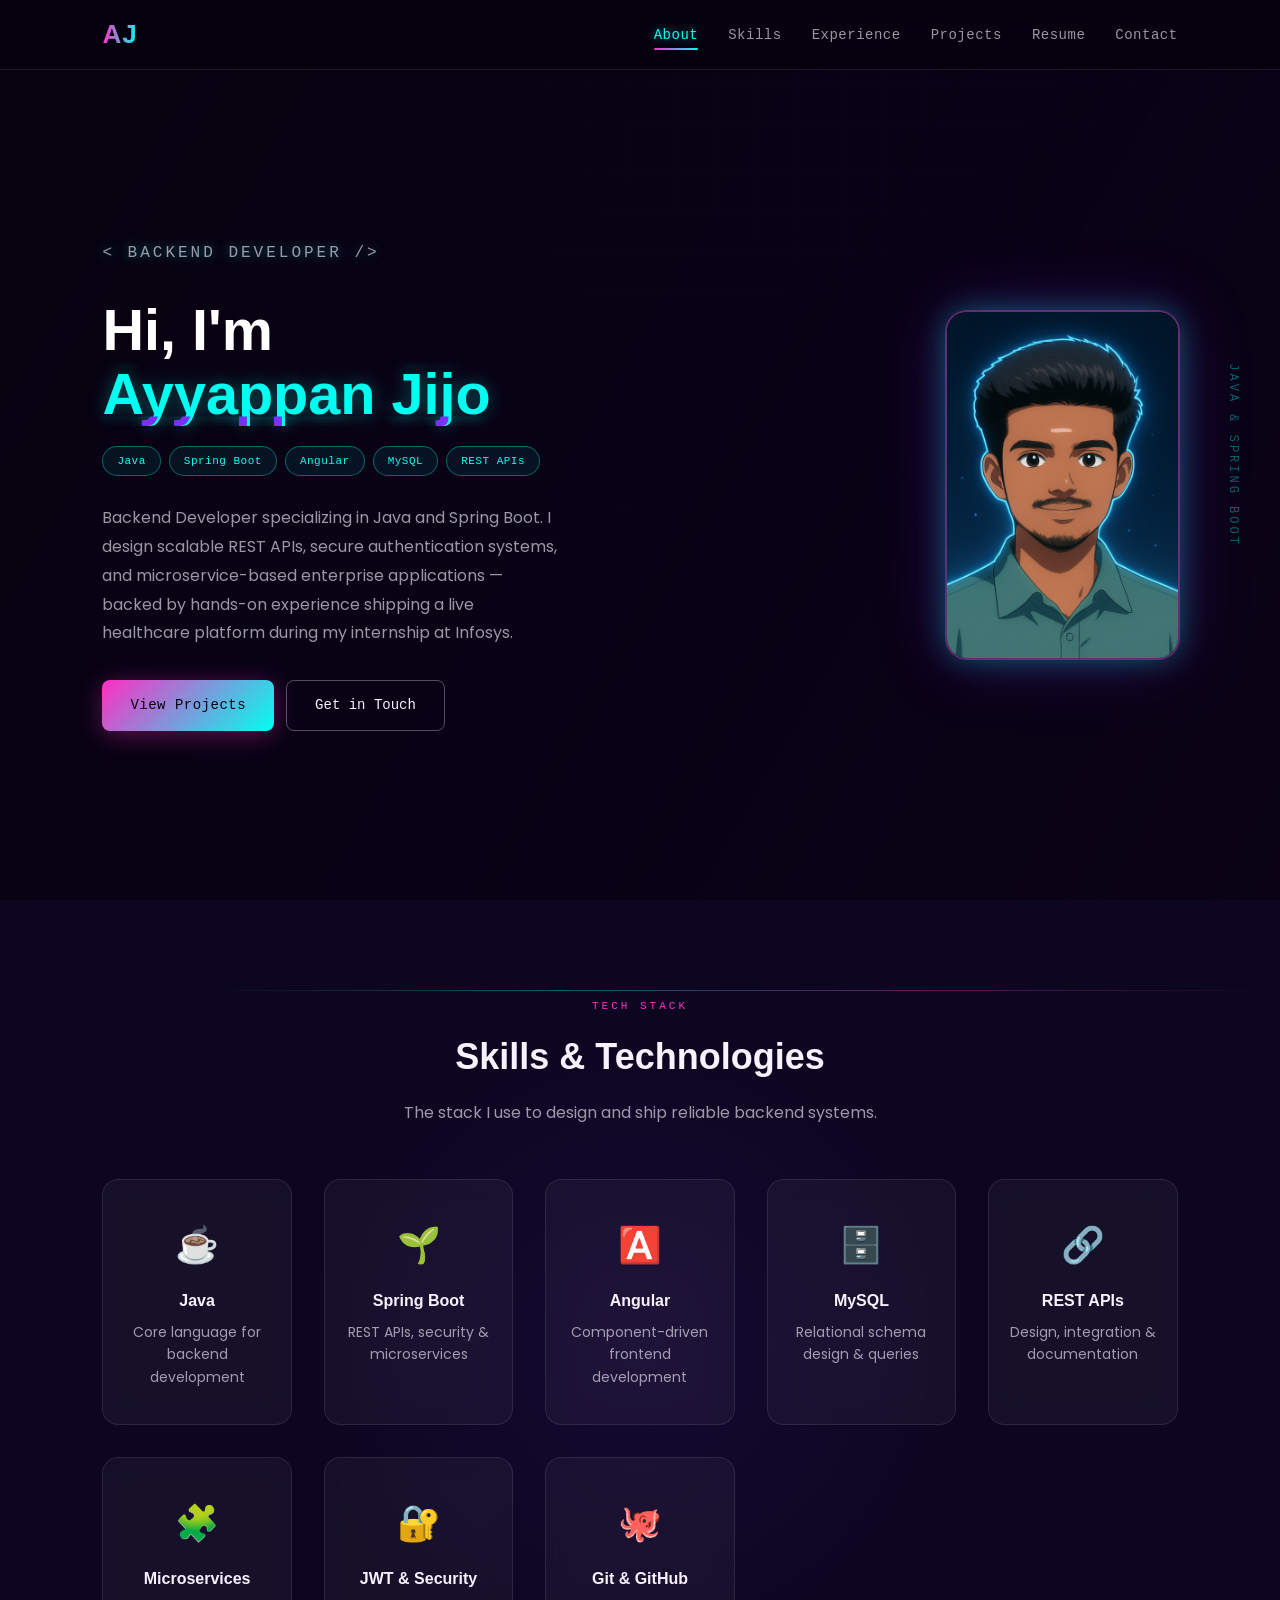
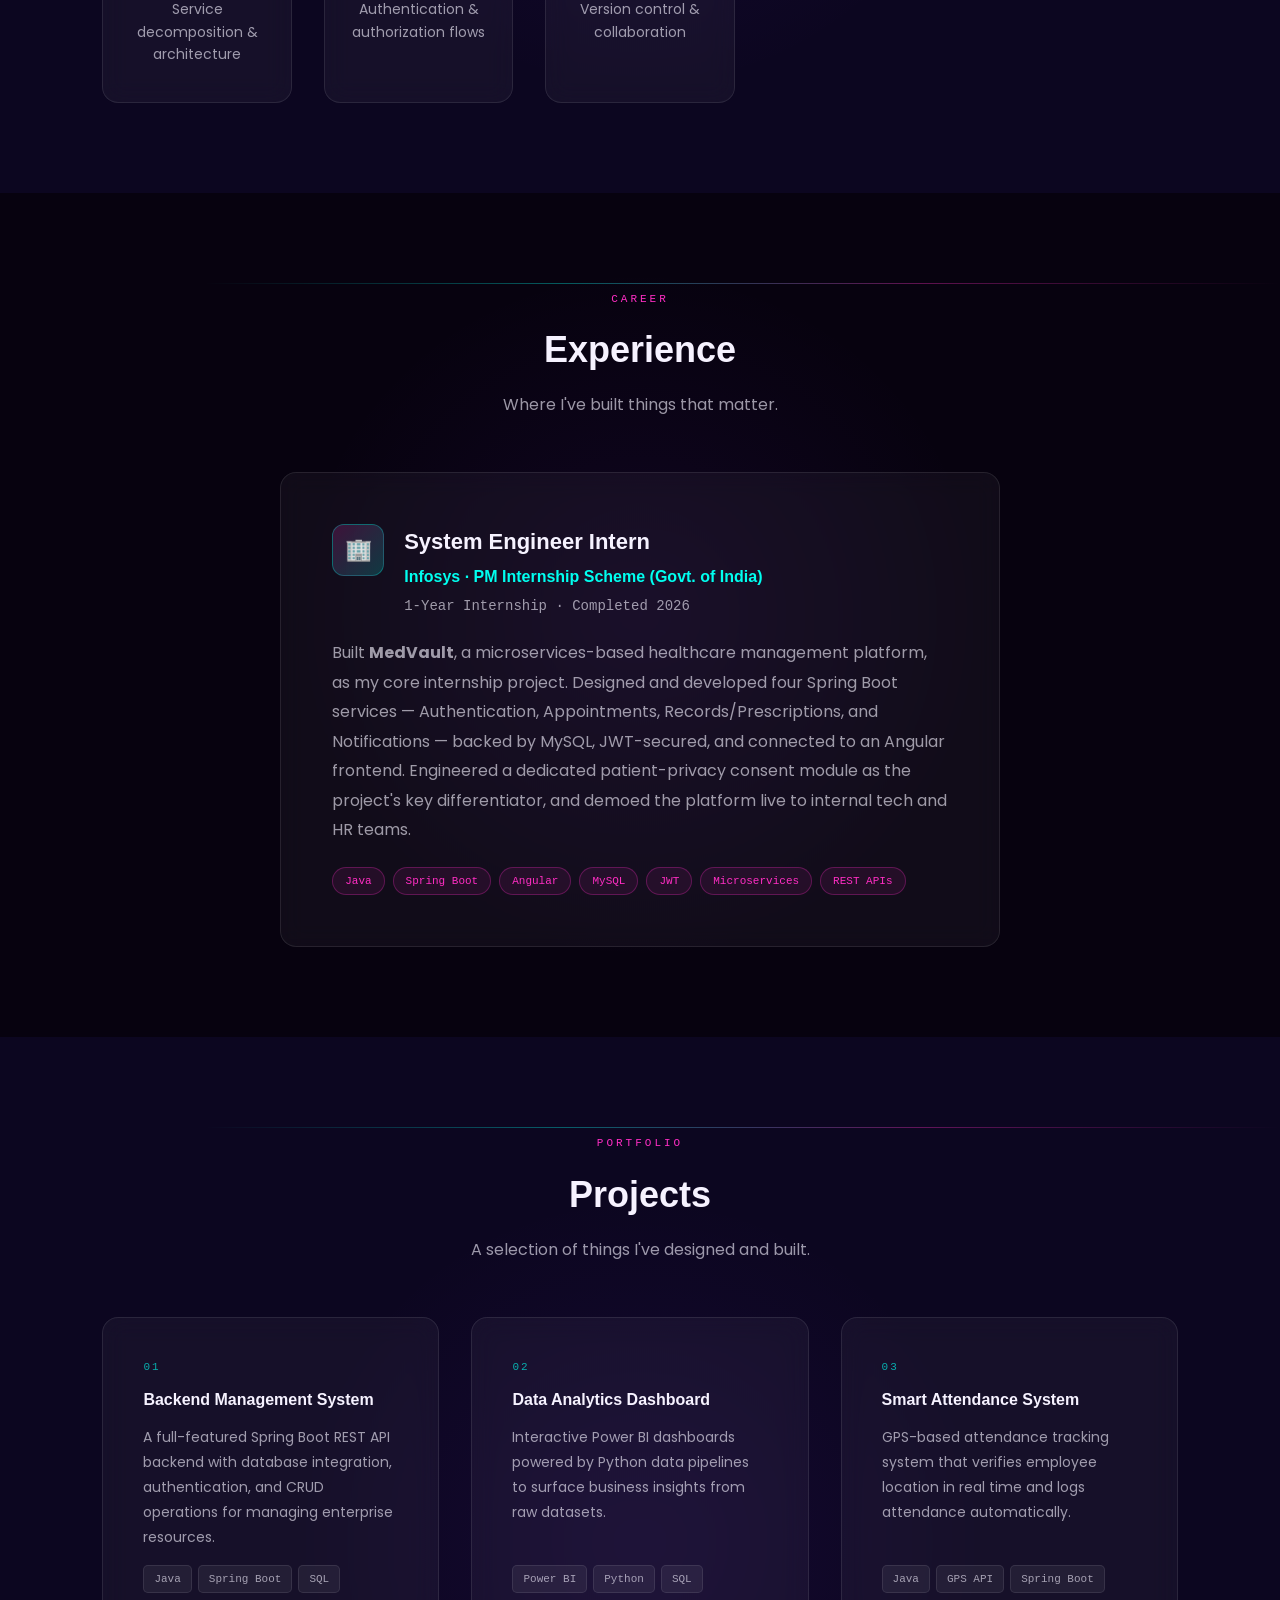
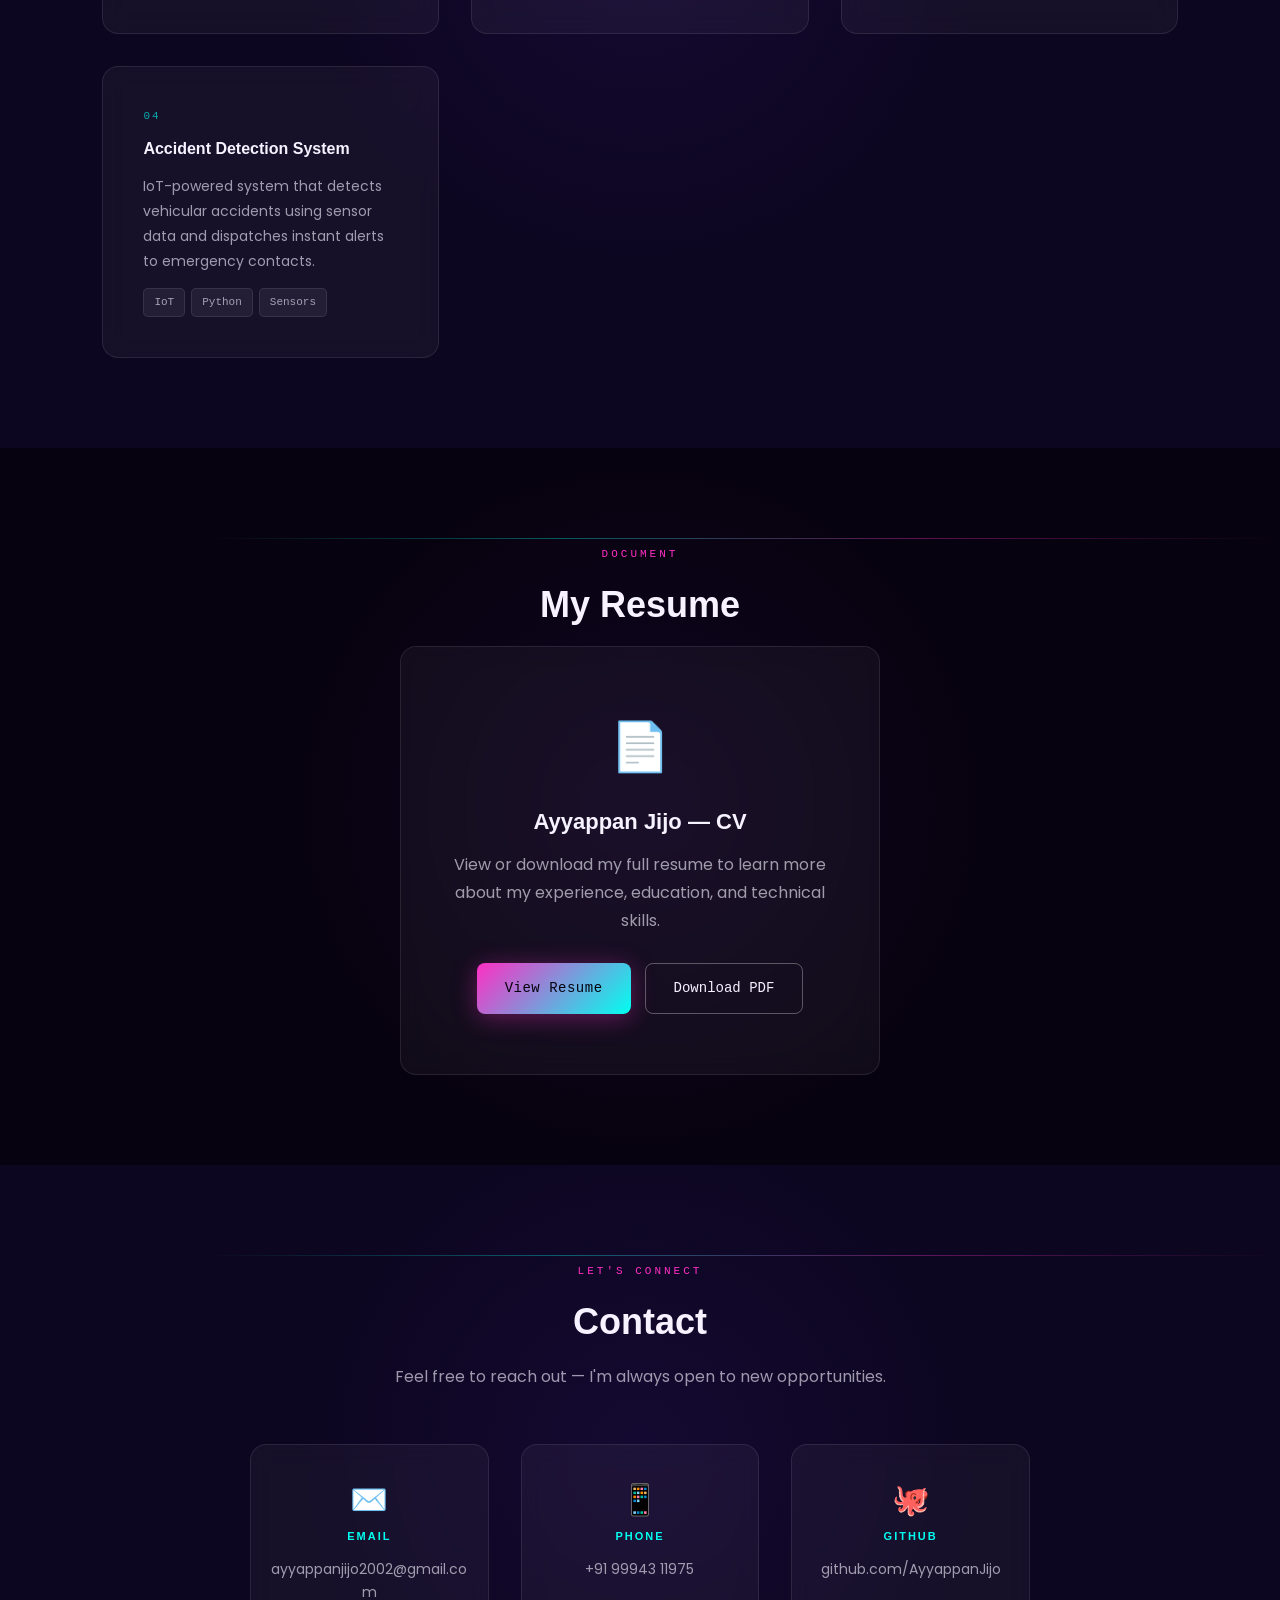
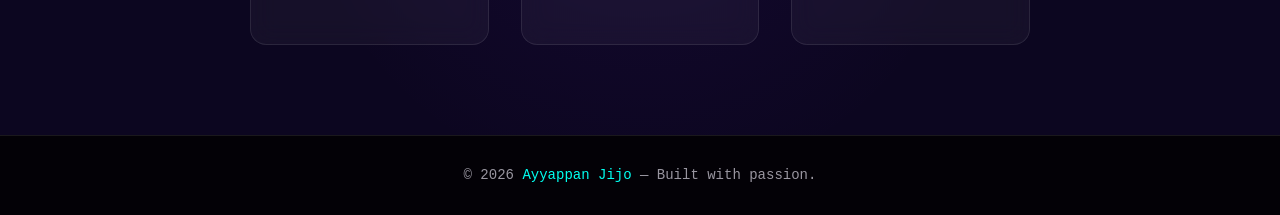
==== commit ada1d903: "Fix HTML encoding issues in index.html" ====
--- a/index.html
+++ b/index.html
@@ -77,7 +77,7 @@
 
     <div class="profile-container">
       <img
-        src="assets/Photo/Its_Me_Jijo.png"
+        src="Photo/Its_Me_Jijo.png"
         class="profile-img"
         alt="Ayyappan Jijo"
         onerror="this.onerror=null;this.src='https://ui-avatars.com/api/?name=Ayyappan+Jijo&size=260&background=07020f&color=ff2ec4&bold=true';"
